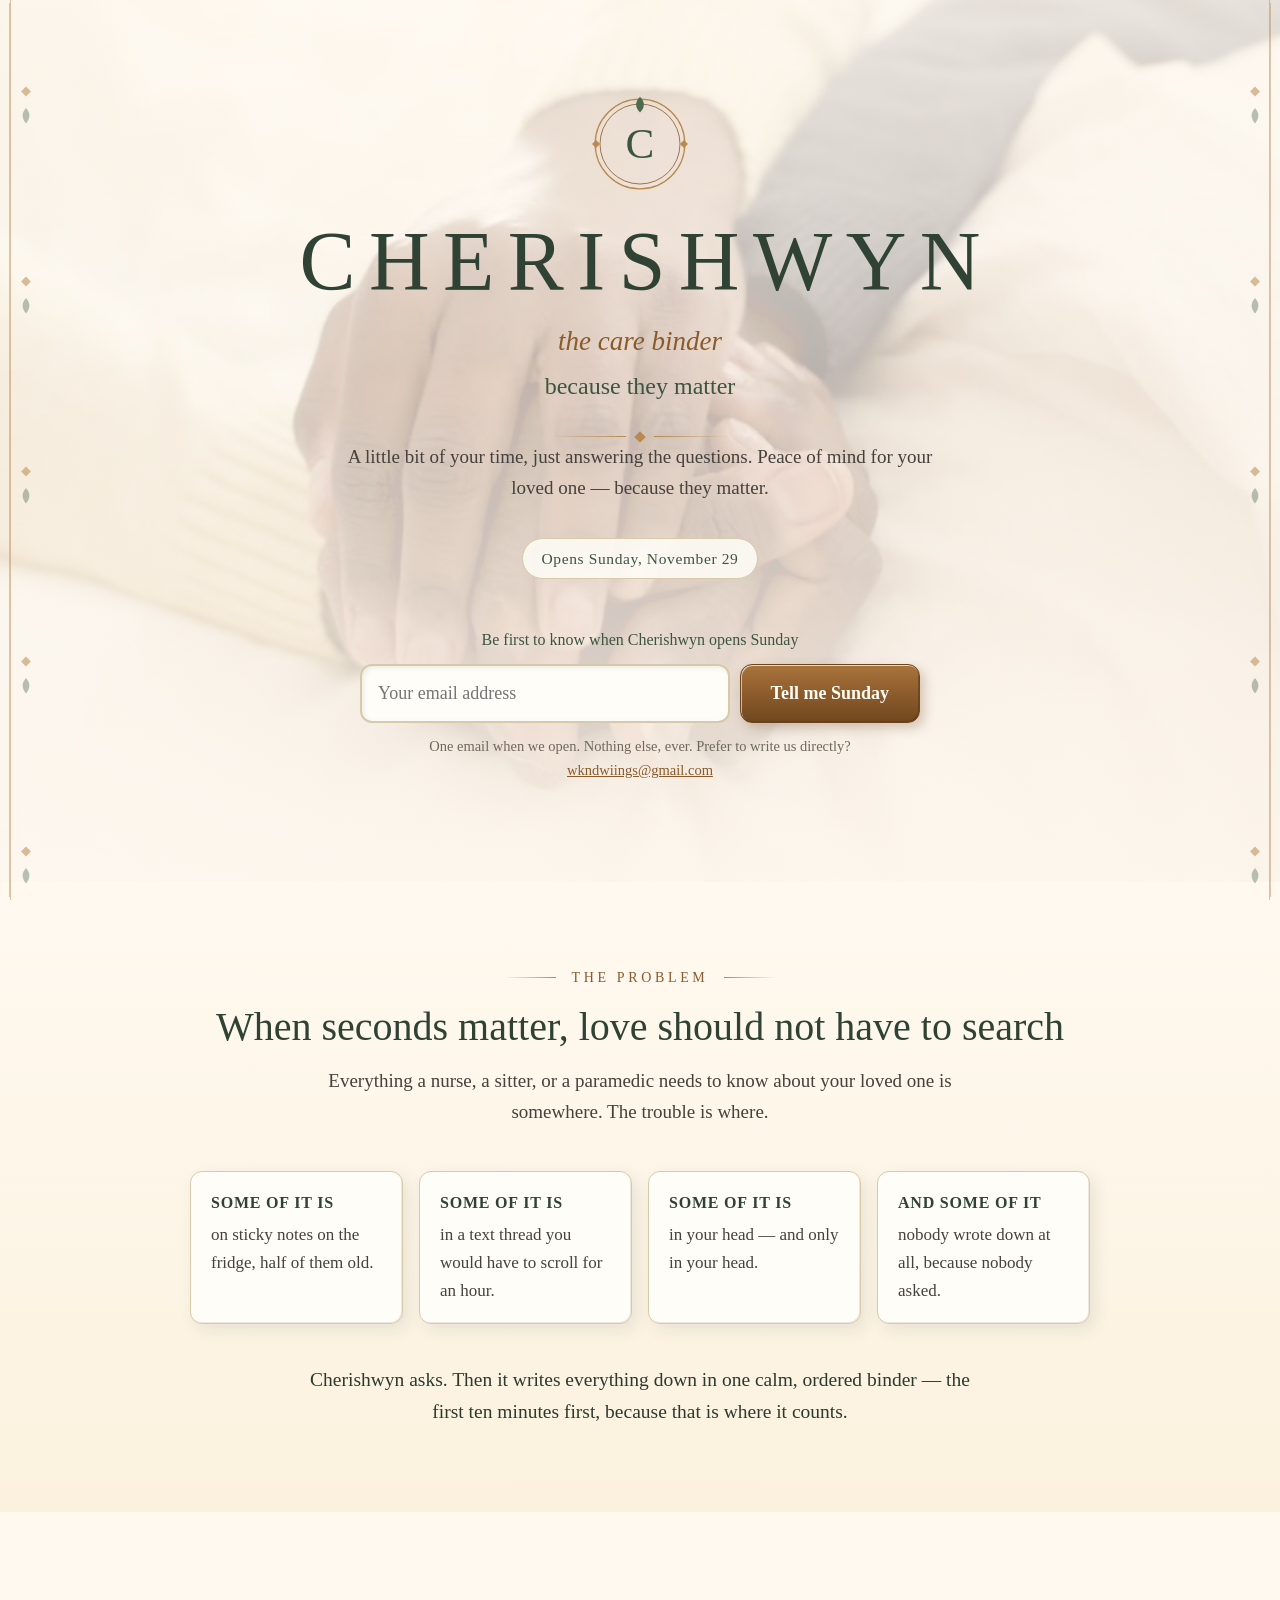
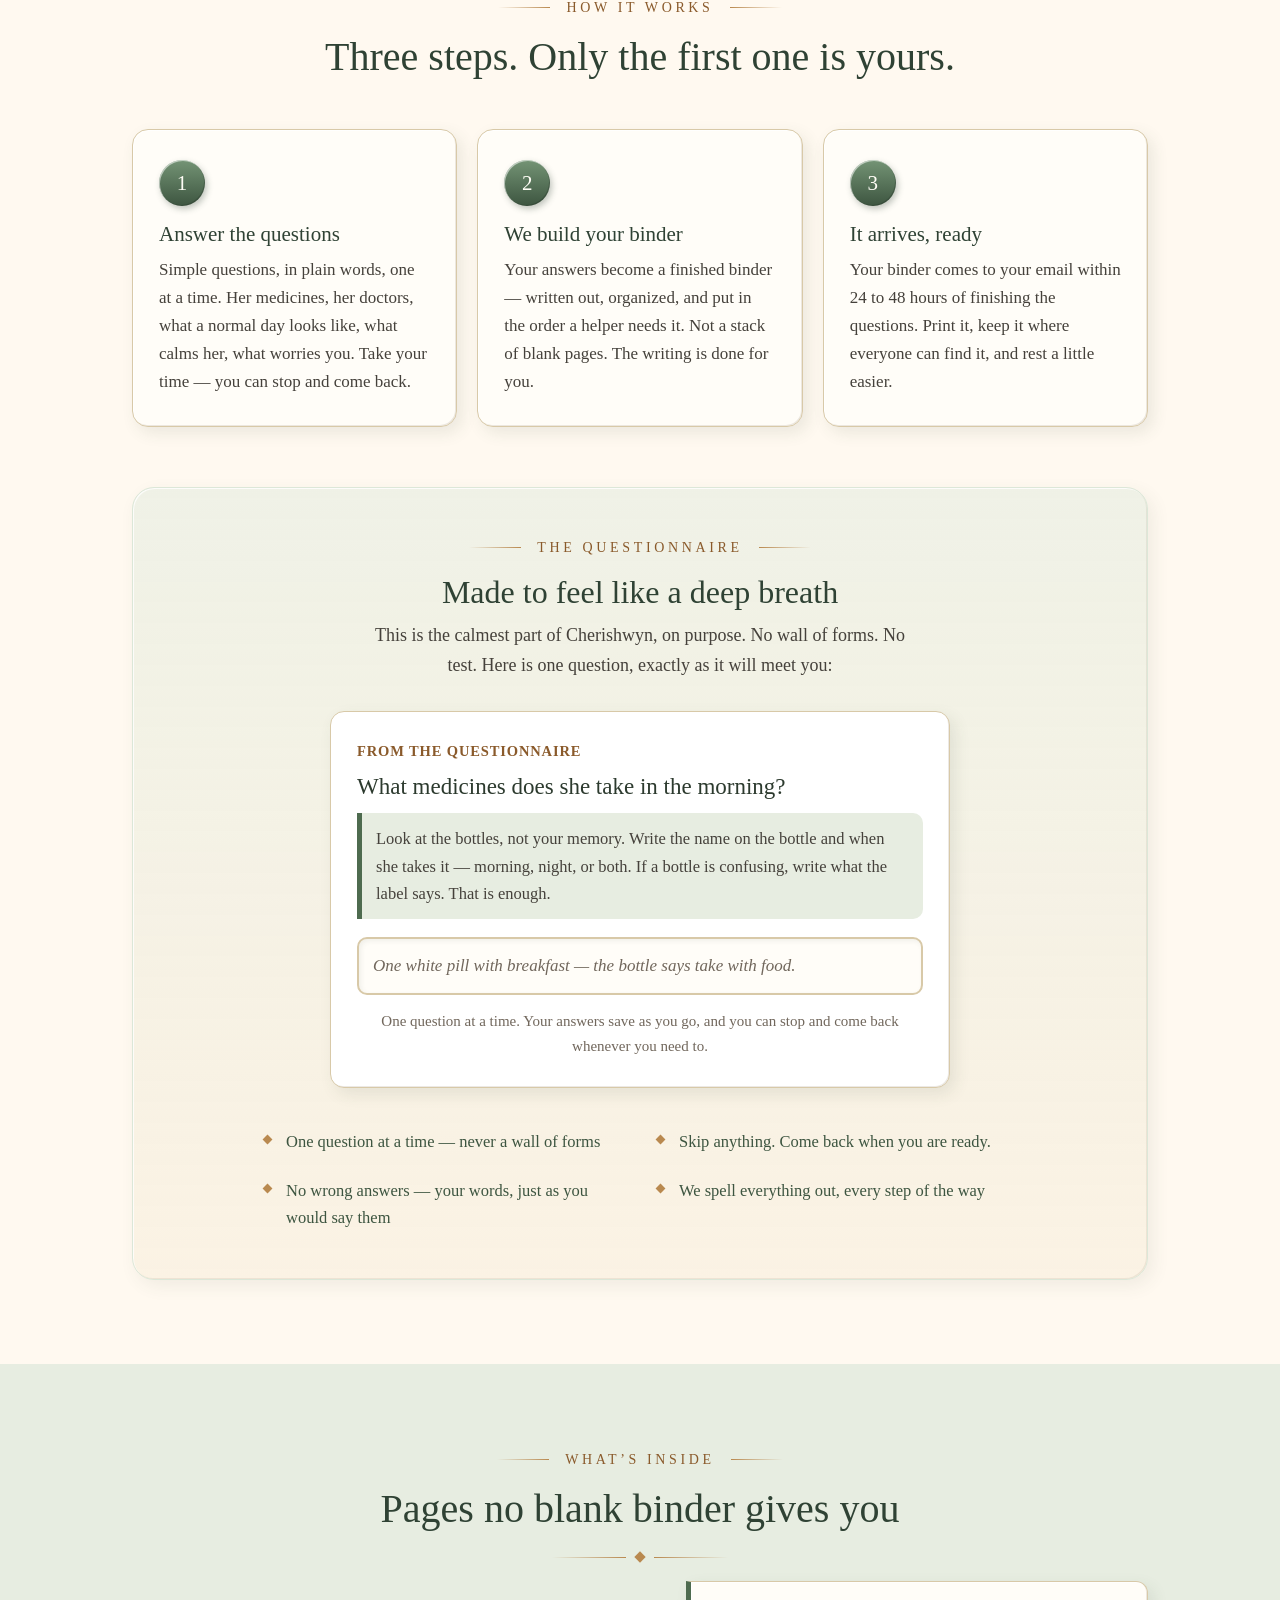
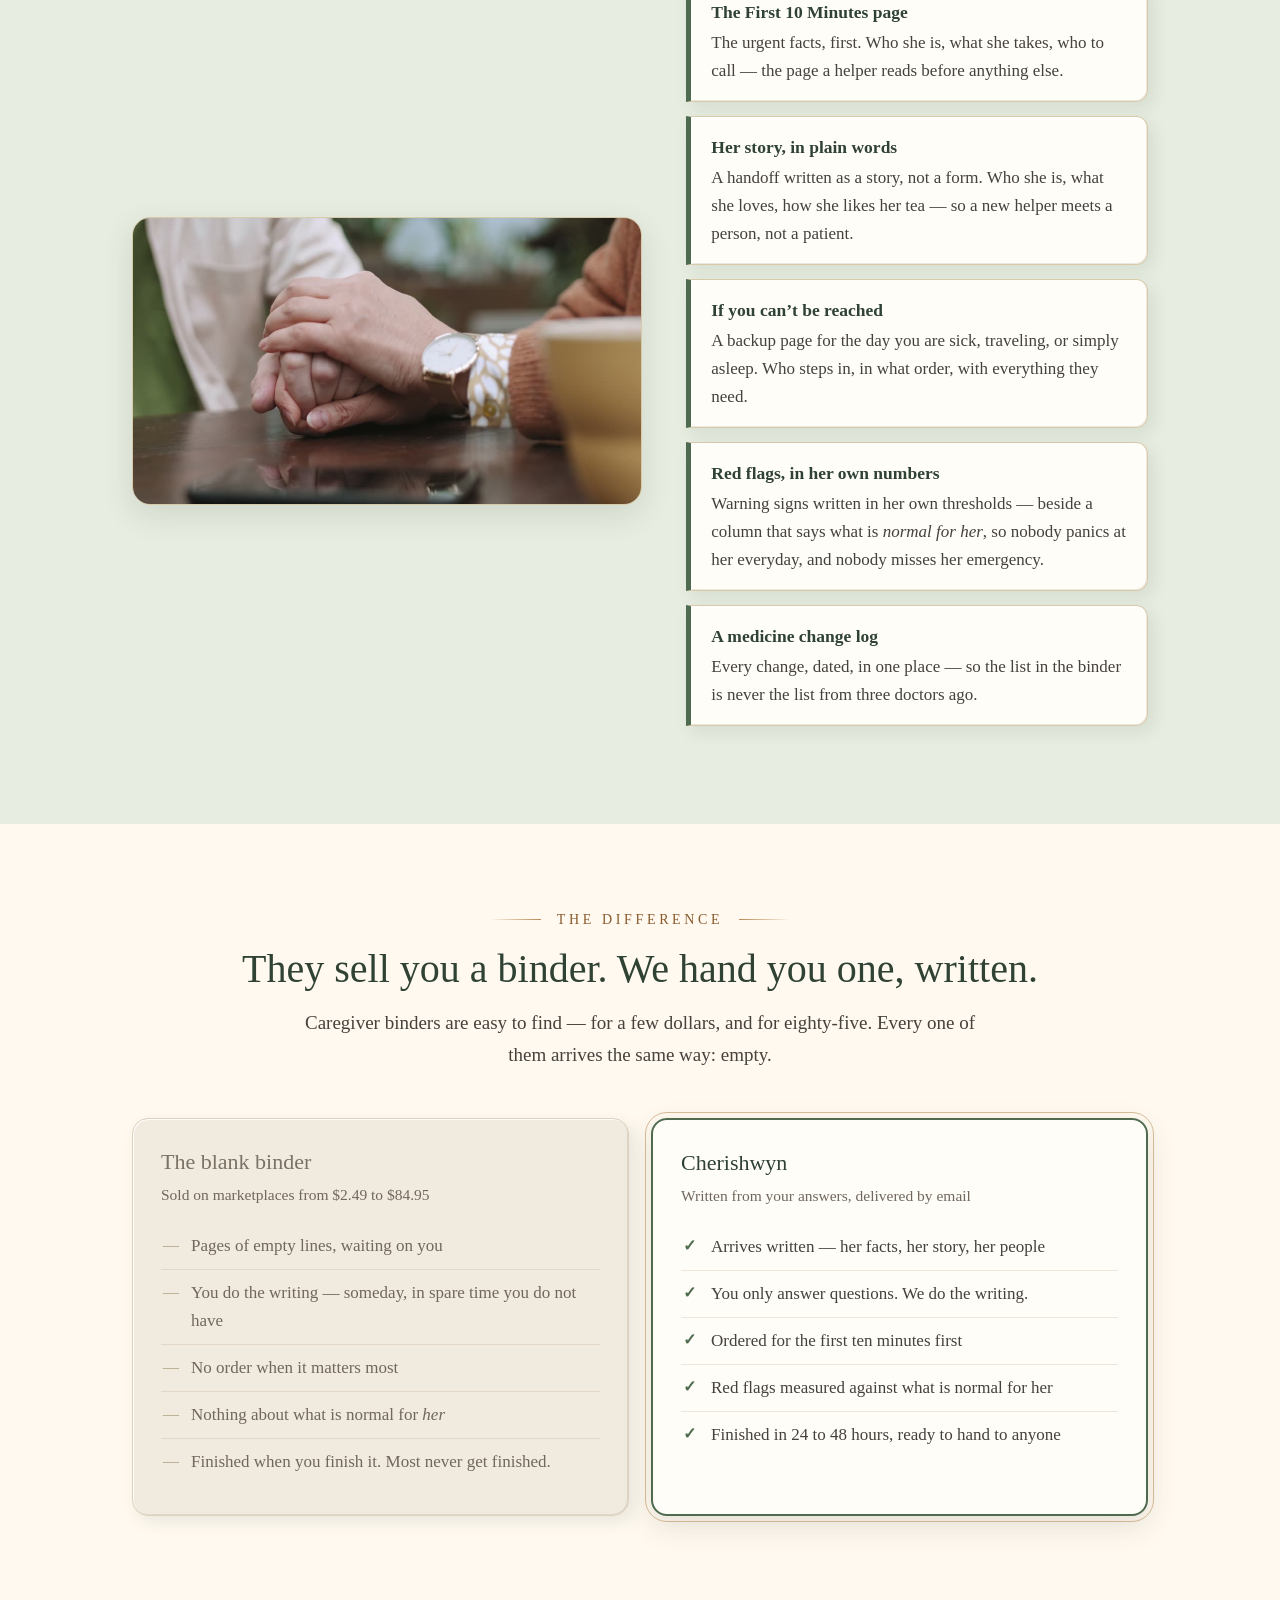
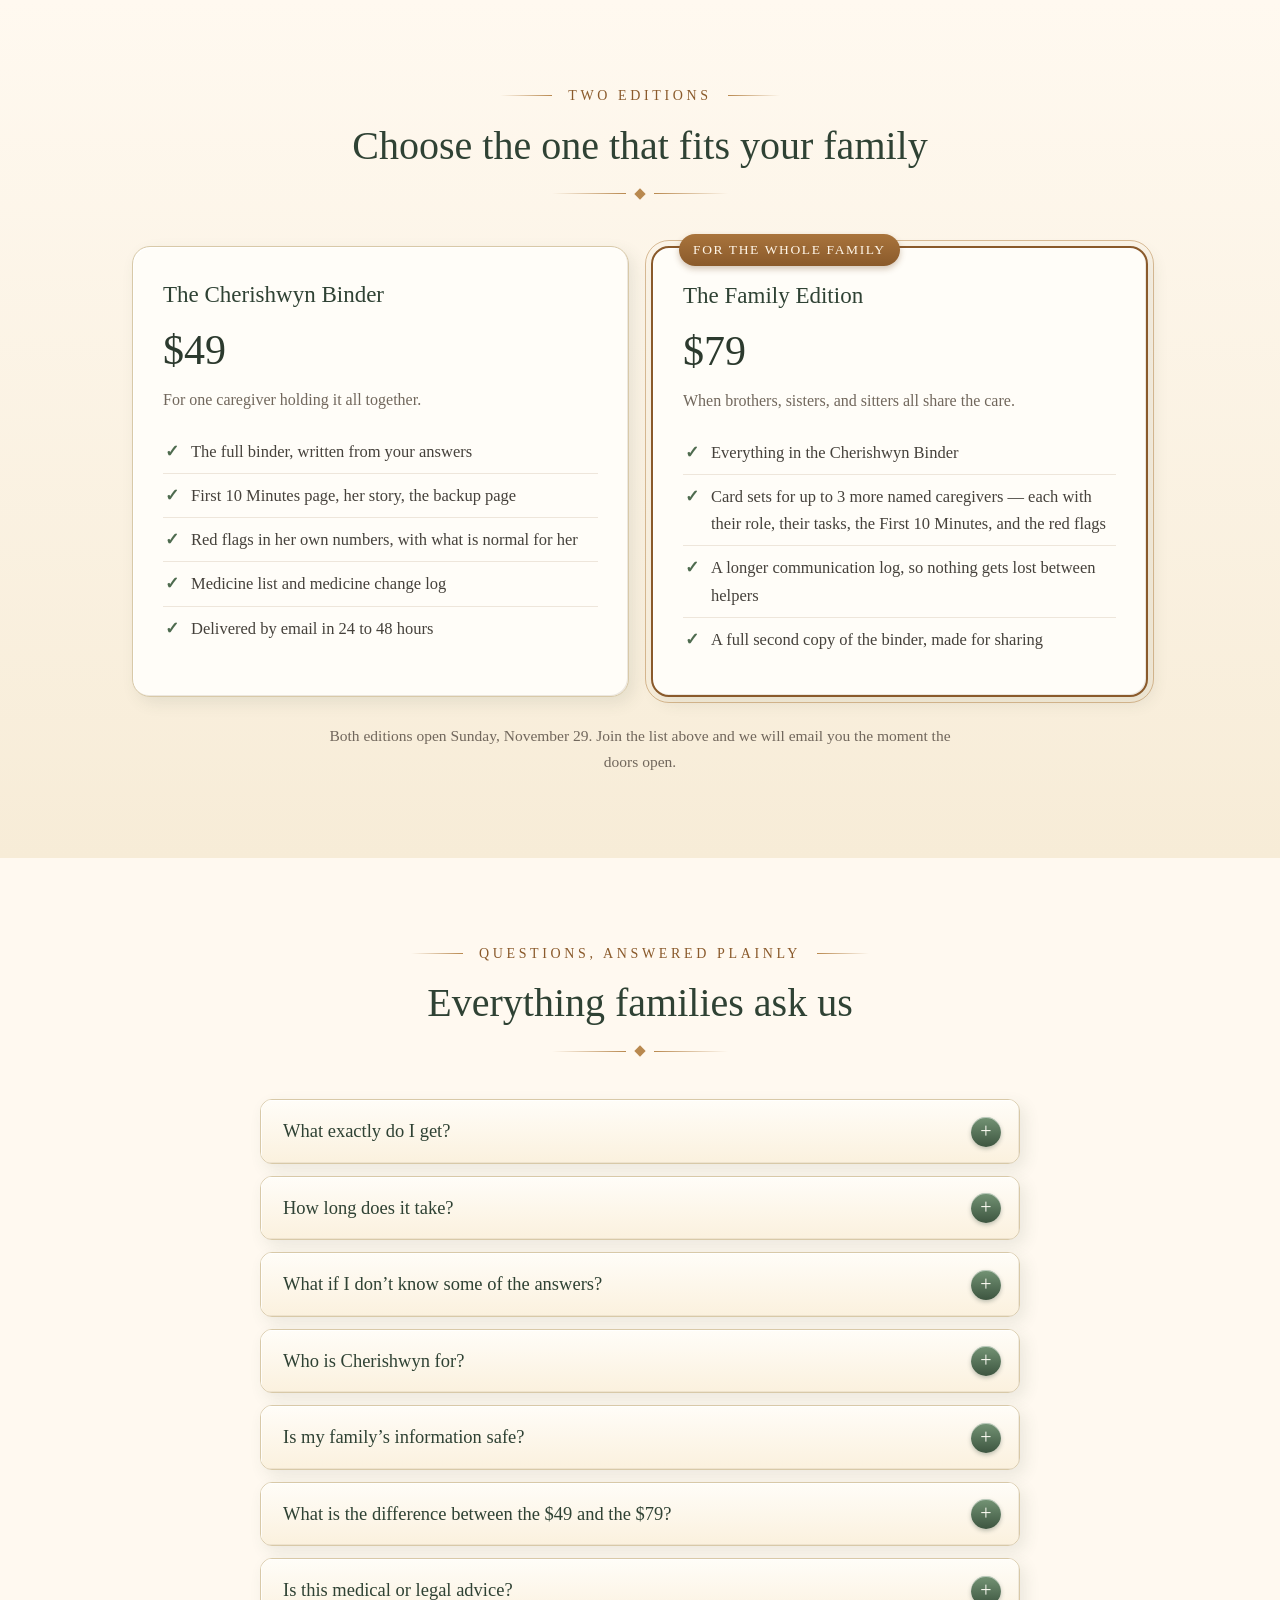
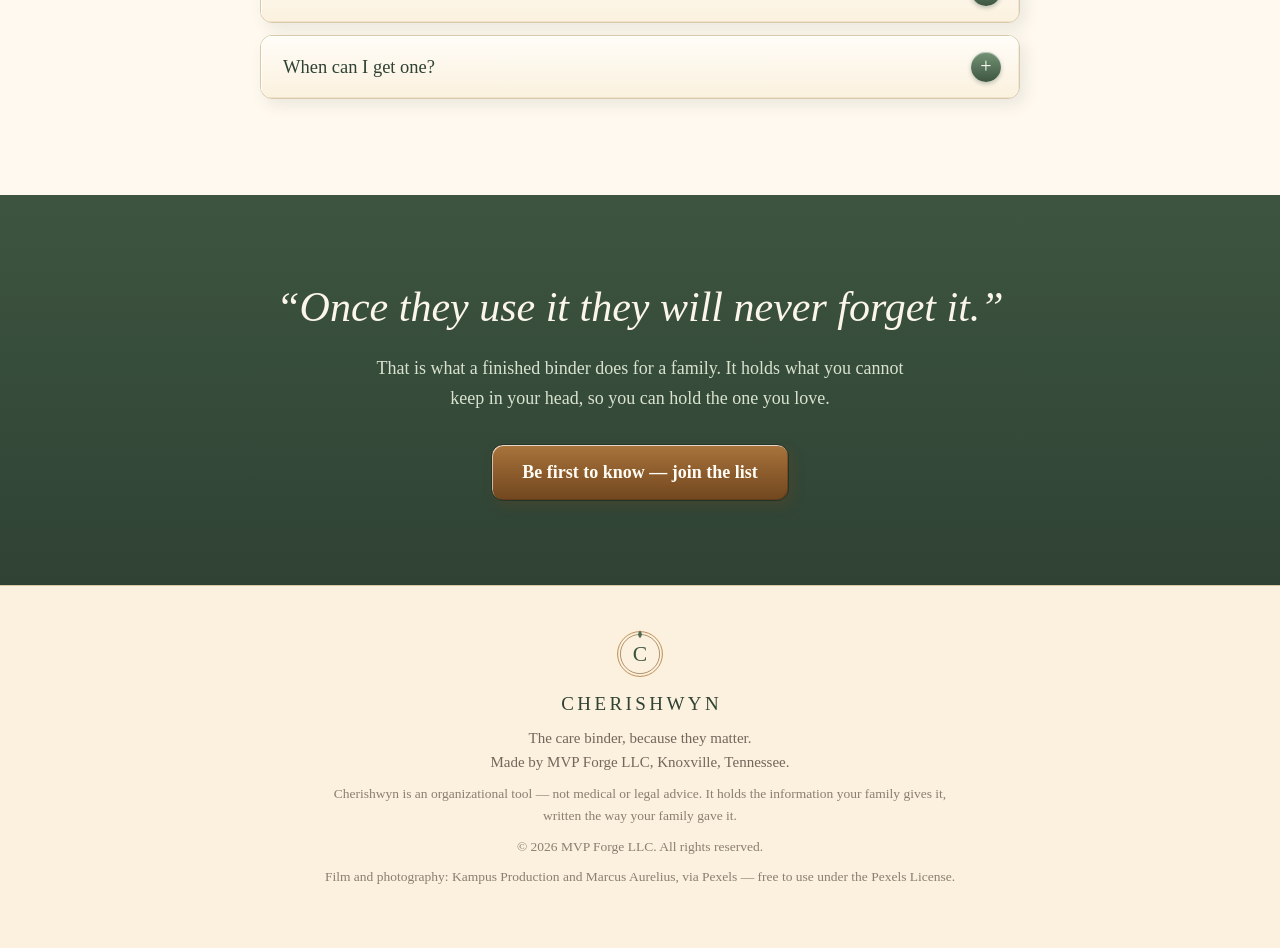
==== index.html @ 85e0df90 "Douglas refinement: beveled plates, C crest, side accents, calm questionnaire panel" ====
<!DOCTYPE html>
<html lang="en">
<head>
<meta charset="utf-8">
<meta name="viewport" content="width=device-width, initial-scale=1">
<title>Cherishwyn — The Care Binder, Because They Matter</title>
<meta name="description" content="Cherishwyn is a care binder for family caregivers that arrives written. You answer the questions; we build the binder. Opens Sunday, November 29.">
<link rel="stylesheet" href="styles.css">
<link rel="icon" href="data:image/svg+xml,%3Csvg xmlns='http://www.w3.org/2000/svg' viewBox='0 0 64 64'%3E%3Crect width='64' height='64' rx='14' fill='%23E7EDE1'/%3E%3Ctext x='32' y='44' font-family='Georgia,serif' font-size='36' fill='%233D5540' text-anchor='middle'%3EC%3C/text%3E%3C/svg%3E">
</head>
<body>

<!-- Side accents: quiet bronze rules framing the page on wide screens -->
<div class="side-accent left" aria-hidden="true"></div>
<div class="side-accent right" aria-hidden="true"></div>

<!-- ================= HERO ================= -->
<header class="hero">
  <div class="hero-media" aria-hidden="true">
    <img id="heroPoster" src="media/hero-poster.jpg" alt="" fetchpriority="high">
    <video id="heroVideo" muted loop playsinline preload="none"
           poster="media/hero-poster.jpg" data-src="media/hero-hands.mp4"></video>
  </div>
  <div class="hero-shade" aria-hidden="true"></div>

  <div class="wrap hero-inner">
    <svg class="crest" viewBox="0 0 120 120" role="img" aria-label="The Cherishwyn crest — the letter C in a bronze double ring">
      <circle cx="60" cy="60" r="56" fill="none" stroke="#B9894F" stroke-width="1.6"/>
      <circle cx="60" cy="60" r="50" fill="none" stroke="#8A5A2B" stroke-width="1"/>
      <path d="M60 1 C 66.5 7.5, 66.5 14, 60 20.5 C 53.5 14, 53.5 7.5, 60 1 Z" fill="#4E6B4F"/>
      <rect x="1.5" y="56.5" width="7" height="7" transform="rotate(45 5 60)" fill="#B9894F"/>
      <rect x="111.5" y="56.5" width="7" height="7" transform="rotate(45 115 60)" fill="#B9894F"/>
      <text x="60" y="78" text-anchor="middle" font-family="Georgia,'Times New Roman',serif" font-size="54" fill="#3D5540">C</text>
    </svg>
    <h1 class="brand">CHERISHWYN</h1>
    <p class="lockup">the care binder</p>
    <p class="tagline">because they matter</p>
    <div class="rule" aria-hidden="true"><span></span></div>
    <p class="promise">A little bit of your time, just answering the questions.
      Peace of mind for your loved one — because they matter.</p>
    <p><span class="opens">Opens Sunday, November 29</span></p>

    <form class="signup" id="signup" action="https://formsubmit.co/wkndwiings@gmail.com" method="POST">
      <label for="email">Be first to know when Cherishwyn opens Sunday</label>
      <div class="signup-row">
        <input type="email" id="email" name="email" required autocomplete="email"
               placeholder="Your email address" aria-label="Your email address">
        <button class="btn bronze" type="submit">Tell me Sunday</button>
      </div>
      <input type="hidden" name="_subject" value="Cherishwyn — launch list signup">
      <p class="fine">One email when we open. Nothing else, ever.
        Prefer to write us directly? <a href="mailto:wkndwiings@gmail.com?subject=Cherishwyn%20—%20tell%20me%20Sunday">wkndwiings@gmail.com</a></p>
    </form>
    <p class="form-msg" id="formMsg" role="status" aria-live="polite"></p>
  </div>
</header>

<!-- ================= THE PROBLEM ================= -->
<section class="problem">
  <div class="wrap">
    <p class="eyebrow">The problem</p>
    <h2 class="title">When seconds matter, love should not have to search</h2>
    <p class="lede">Everything a nurse, a sitter, or a paramedic needs to know about your
      loved one is somewhere. The trouble is where.</p>

    <div class="scatter reveal">
      <div class="note"><b>Some of it is</b>on sticky notes on the fridge, half of them old.</div>
      <div class="note"><b>Some of it is</b>in a text thread you would have to scroll for an hour.</div>
      <div class="note"><b>Some of it is</b>in your head — and only in your head.</div>
      <div class="note"><b>And some of it</b>nobody wrote down at all, because nobody asked.</div>
    </div>

    <p class="turn reveal">Cherishwyn asks. Then it writes everything down in one calm,
      ordered binder — the first ten minutes first, because that is where it counts.</p>
  </div>
</section>

<!-- ================= HOW IT WORKS ================= -->
<section>
  <div class="wrap">
    <p class="eyebrow">How it works</p>
    <h2 class="title">Three steps. Only the first one is yours.</h2>
    <div class="steps">
      <div class="step reveal">
        <div class="num" aria-hidden="true">1</div>
        <h3>Answer the questions</h3>
        <p>Simple questions, in plain words, one at a time. Her medicines, her doctors,
          what a normal day looks like, what calms her, what worries you. Take your time —
          you can stop and come back.</p>
      </div>
      <div class="step reveal">
        <div class="num" aria-hidden="true">2</div>
        <h3>We build your binder</h3>
        <p>Your answers become a finished binder — written out, organized, and put in the
          order a helper needs it. Not a stack of blank pages. The writing is done for you.</p>
      </div>
      <div class="step reveal">
        <div class="num" aria-hidden="true">3</div>
        <h3>It arrives, ready</h3>
        <p>Your binder comes to your email within 24 to 48 hours of finishing the questions.
          Print it, keep it where everyone can find it, and rest a little easier.</p>
      </div>
    </div>

    <!-- The questionnaire, presented as it will meet you: one calm question -->
    <div class="sample reveal">
      <p class="eyebrow">The questionnaire</p>
      <h3 class="sample-title">Made to feel like a deep breath</h3>
      <p class="sample-intro">This is the calmest part of Cherishwyn, on purpose.
        No wall of forms. No test. Here is one question, exactly as it will meet you:</p>

      <div class="sample-card">
        <p class="part">From the questionnaire</p>
        <p class="q">What medicines does she take in the morning?</p>
        <p class="help">Look at the bottles, not your memory. Write the name on the
          bottle and when she takes it — morning, night, or both. If a bottle is
          confusing, write what the label says. That is enough.</p>
        <div class="field" aria-hidden="true">One white pill with breakfast — the bottle says take with food.</div>
        <p class="sample-fine">One question at a time. Your answers save as you go,
          and you can stop and come back whenever you need to.</p>
      </div>

      <ul class="peace-notes">
        <li>One question at a time — never a wall of forms</li>
        <li>Skip anything. Come back when you are ready.</li>
        <li>No wrong answers — your words, just as you would say them</li>
        <li>We spell everything out, every step of the way</li>
      </ul>
    </div>
  </div>
</section>

<!-- ================= WHAT'S INSIDE ================= -->
<section class="inside">
  <div class="wrap">
    <p class="eyebrow">What&rsquo;s inside</p>
    <h2 class="title">Pages no blank binder gives you</h2>
    <div class="rule" aria-hidden="true"><span></span></div>
    <div class="inside-grid">
      <div class="inside-photo reveal">
        <img src="media/care-hand.jpg" alt="A caregiver&rsquo;s hand resting gently over an elderly loved one&rsquo;s hand" loading="lazy">
      </div>
      <ul class="pages">
        <li class="reveal"><b>The First 10 Minutes page</b>
          The urgent facts, first. Who she is, what she takes, who to call —
          the page a helper reads before anything else.</li>
        <li class="reveal"><b>Her story, in plain words</b>
          A handoff written as a story, not a form. Who she is, what she loves,
          how she likes her tea — so a new helper meets a person, not a patient.</li>
        <li class="reveal"><b>If you can&rsquo;t be reached</b>
          A backup page for the day you are sick, traveling, or simply asleep.
          Who steps in, in what order, with everything they need.</li>
        <li class="reveal"><b>Red flags, in her own numbers</b>
          Warning signs written in her own thresholds — beside a column that says
          what is <i>normal for her</i>, so nobody panics at her everyday, and nobody
          misses her emergency.</li>
        <li class="reveal"><b>A medicine change log</b>
          Every change, dated, in one place — so the list in the binder is never
          the list from three doctors ago.</li>
      </ul>
    </div>
  </div>
</section>

<!-- ================= BLANK VS WRITTEN ================= -->
<section>
  <div class="wrap">
    <p class="eyebrow">The difference</p>
    <h2 class="title">They sell you a binder. We hand you one, written.</h2>
    <p class="lede">Caregiver binders are easy to find — for a few dollars, and for
      eighty-five. Every one of them arrives the same way: empty.</p>

    <div class="compare">
      <div class="vs-card blank reveal">
        <h3>The blank binder</h3>
        <p class="price-note">Sold on marketplaces from $2.49 to $84.95</p>
        <ul>
          <li>Pages of empty lines, waiting on you</li>
          <li>You do the writing — someday, in spare time you do not have</li>
          <li>No order when it matters most</li>
          <li>Nothing about what is normal for <i>her</i></li>
          <li>Finished when you finish it. Most never get finished.</li>
        </ul>
      </div>
      <div class="vs-card written reveal">
        <h3>Cherishwyn</h3>
        <p class="price-note">Written from your answers, delivered by email</p>
        <ul>
          <li>Arrives written — her facts, her story, her people</li>
          <li>You only answer questions. We do the writing.</li>
          <li>Ordered for the first ten minutes first</li>
          <li>Red flags measured against what is normal for her</li>
          <li>Finished in 24 to 48 hours, ready to hand to anyone</li>
        </ul>
      </div>
    </div>
  </div>
</section>

<!-- ================= EDITIONS ================= -->
<section class="editions">
  <div class="wrap">
    <p class="eyebrow">Two editions</p>
    <h2 class="title">Choose the one that fits your family</h2>
    <div class="rule" aria-hidden="true"><span></span></div>
    <div class="ed-grid">
      <div class="ed reveal">
        <h3>The Cherishwyn Binder</h3>
        <p class="amount">$49</p>
        <p class="who">For one caregiver holding it all together.</p>
        <ul>
          <li>The full binder, written from your answers</li>
          <li>First 10 Minutes page, her story, the backup page</li>
          <li>Red flags in her own numbers, with what is normal for her</li>
          <li>Medicine list and medicine change log</li>
          <li>Delivered by email in 24 to 48 hours</li>
        </ul>
      </div>
      <div class="ed family reveal">
        <span class="ribbon">For the whole family</span>
        <h3>The Family Edition</h3>
        <p class="amount">$79</p>
        <p class="who">When brothers, sisters, and sitters all share the care.</p>
        <ul>
          <li>Everything in the Cherishwyn Binder</li>
          <li>Card sets for up to 3 more named caregivers — each with their role,
            their tasks, the First 10 Minutes, and the red flags</li>
          <li>A longer communication log, so nothing gets lost between helpers</li>
          <li>A full second copy of the binder, made for sharing</li>
        </ul>
      </div>
    </div>
    <p class="fine">Both editions open Sunday, November 29. Join the list above and we
      will email you the moment the doors open.</p>
  </div>
</section>

<!-- ================= FAQ ================= -->
<section class="faq">
  <div class="wrap">
    <p class="eyebrow">Questions, answered plainly</p>
    <h2 class="title">Everything families ask us</h2>
    <div class="rule" aria-hidden="true"><span></span></div>
    <div class="faq-list">

      <details class="reveal">
        <summary>What exactly do I get?</summary>
        <div class="a">
          <p>A finished care binder, written from your answers and sent to your email
            as a file you can print and keep. Her medicines, her doctors, her daily
            rhythms, her story, the emergency pages — all of it written out and in
            order. Not blank pages. A binder that is done.</p>
        </div>
      </details>

      <details class="reveal">
        <summary>How long does it take?</summary>
        <div class="a">
          <p>The questions take a little bit of your time — most families answer them
            in one sitting, and you can stop and come back whenever you need to.
            Once you finish, your binder arrives by email within 24 to 48 hours.</p>
        </div>
      </details>

      <details class="reveal">
        <summary>What if I don&rsquo;t know some of the answers?</summary>
        <div class="a">
          <p>Write what you know and skip what you don&rsquo;t. A binder with most of
            her life in it still helps on the hardest day — and you can add the rest
            in pen as you learn it. Nobody is grading you. This is help, not homework.</p>
        </div>
      </details>

      <details class="reveal">
        <summary>Who is Cherishwyn for?</summary>
        <div class="a">
          <p>Anyone caring for a loved one at home — a mother, a father, a husband,
            a wife, a grandparent. If you are the person everybody calls, and the
            knowledge lives in your head, Cherishwyn was made for your family.</p>
        </div>
      </details>

      <details class="reveal">
        <summary>Is my family&rsquo;s information safe?</summary>
        <div class="a">
          <p>The questions never ask for a full account number or a full policy
            number — only the last four digits, ever. Your binder is built from your
            answers and delivered to your email. What your family does with it after
            that is your family&rsquo;s business.</p>
        </div>
      </details>

      <details class="reveal">
        <summary>What is the difference between the $49 and the $79?</summary>
        <div class="a">
          <p>The $49 binder is the complete binder for one caregiver. The $79 Family
            Edition adds card sets for up to three more named caregivers — each with
            their role, their tasks, the First 10 Minutes, and the red flags — a
            longer communication log, and a full second copy of the binder made for
            sharing.</p>
        </div>
      </details>

      <details class="reveal">
        <summary>Is this medical or legal advice?</summary>
        <div class="a">
          <p>No. Cherishwyn is an organizational tool. It holds the information your
            family gives it, written the way your family gave it — her own medicines,
            her own doctors, her own thresholds. It does not recommend, diagnose,
            or advise. Those jobs belong to her doctors and your family.</p>
        </div>
      </details>

      <details class="reveal">
        <summary>When can I get one?</summary>
        <div class="a">
          <p>Cherishwyn opens Sunday, November 29. Put your email in the list at the
            top of this page and we will write to you the moment the doors open.
            One email. That is the whole promise.</p>
        </div>
      </details>

    </div>
  </div>
</section>

<!-- ================= CLOSING ================= -->
<section class="closing">
  <div class="wrap">
    <p class="conviction reveal">&ldquo;Once they use it they will never forget it.&rdquo;</p>
    <p class="reveal">That is what a finished binder does for a family. It holds what
      you cannot keep in your head, so you can hold the one you love.</p>
    <a class="btn bronze reveal" href="#signup">Be first to know — join the list</a>
  </div>
</section>

<!-- ================= FOOTER ================= -->
<footer>
  <div class="wrap">
    <svg class="crest small" viewBox="0 0 120 120" aria-hidden="true">
      <circle cx="60" cy="60" r="56" fill="none" stroke="#B9894F" stroke-width="2.4"/>
      <circle cx="60" cy="60" r="49" fill="none" stroke="#8A5A2B" stroke-width="1.6"/>
      <path d="M60 1 C 66.5 7.5, 66.5 14, 60 20.5 C 53.5 14, 53.5 7.5, 60 1 Z" fill="#4E6B4F"/>
      <text x="60" y="78" text-anchor="middle" font-family="Georgia,'Times New Roman',serif" font-size="54" fill="#3D5540">C</text>
    </svg>
    <p class="fbrand">CHERISHWYN</p>
    <p>The care binder, because they matter.<br>
      Made by MVP Forge LLC, Knoxville, Tennessee.</p>
    <p class="disclaimer">Cherishwyn is an organizational tool — not medical or legal advice.
      It holds the information your family gives it, written the way your family gave it.</p>
    <p class="disclaimer">&copy; 2026 MVP Forge LLC. All rights reserved.</p>
    <p class="disclaimer">Film and photography: Kampus Production and Marcus Aurelius, via Pexels —
      free to use under the Pexels License.</p>
  </div>
</footer>

<script>
(function(){
  "use strict";
  var reduce = window.matchMedia("(prefers-reduced-motion: reduce)").matches;
  var saveData = !!(navigator.connection && navigator.connection.saveData);

  /* Hero video: gentle opt-in only when motion + data allow */
  var video = document.getElementById("heroVideo");
  var poster = document.getElementById("heroPoster");
  function kenBurns(){ if(!reduce && poster){ poster.classList.add("kenburns"); } }
  if(video && !reduce && !saveData){
    video.addEventListener("canplay", function(){ video.classList.add("on"); });
    video.addEventListener("error", kenBurns, true);
    var src = document.createElement("source");
    src.src = video.getAttribute("data-src");
    src.type = "video/mp4";
    src.addEventListener("error", kenBurns);
    video.appendChild(src);
    video.load();
    var p = video.play();
    if(p && p.catch){ p.catch(kenBurns); }
  } else {
    kenBurns();
  }

  /* Reveal on scroll (skipped for reduced motion via CSS + this guard) */
  if(!reduce && "IntersectionObserver" in window){
    var io = new IntersectionObserver(function(entries){
      entries.forEach(function(e){
        if(e.isIntersecting){ e.target.classList.add("in"); io.unobserve(e.target); }
      });
    }, {threshold: .12});
    document.querySelectorAll(".reveal").forEach(function(el){ io.observe(el); });
  } else {
    document.querySelectorAll(".reveal").forEach(function(el){ el.classList.add("in"); });
  }

  /* Signup: FormSubmit AJAX, with honest fallbacks */
  var form = document.getElementById("signup");
  var msg = document.getElementById("formMsg");
  function show(text, isErr){
    msg.textContent = text;
    msg.className = "form-msg show" + (isErr ? " err" : "");
  }
  form.addEventListener("submit", function(ev){
    ev.preventDefault();
    var email = document.getElementById("email").value.trim();
    if(!email){ show("Please add your email address so we can tell you Sunday.", true); return; }
    show("Saving your spot…", false);
    fetch("https://formsubmit.co/ajax/wkndwiings@gmail.com", {
      method: "POST",
      headers: {"Content-Type": "application/json", "Accept": "application/json"},
      body: JSON.stringify({
        email: email,
        _subject: "Cherishwyn — launch list signup",
        _template: "table",
        message: "Please tell me when Cherishwyn opens Sunday, November 29."
      })
    }).then(function(r){
      if(!r.ok){ throw new Error("send failed"); }
      form.reset();
      show("You are on the list. We will email you the moment Cherishwyn opens Sunday.", false);
    }).catch(function(){
      show("The list did not save just now. Please email us at wkndwiings@gmail.com and we will add you by hand.", true);
    });
  });
})();
</script>
</body>
</html>
---- styles.css ----
/* CHERISHWYN — calming cream / sage / bronze. No black, no gold. */
:root{
  --cream:#FFF9F0;
  --cream-2:#FBF1DE;
  --band:#F7ECD7;
  --card:#FFFDF8;
  --sage:#4E6B4F;
  --sage-dark:#3D5540;
  --sage-deep:#2F4234;
  --sage-light:#E7EDE1;
  --sage-mist:#DCE7D8;
  --bronze:#8A5A2B;
  --bronze-soft:#B9894F;
  --clay:#BE8256;
  --ink:#2C3A2E;
  --body:#45413B;
  --gray:#71675C;
  --rule:#D8C9A8;
  --shadow:0 10px 30px rgba(63,74,58,.14);
  --serif:Georgia,'Iowan Old Style','Times New Roman',serif;
}
*{box-sizing:border-box}
html{scroll-behavior:smooth}
body{
  margin:0;background:var(--cream);color:var(--body);
  font-family:var(--serif);font-size:18px;line-height:1.65;
  -webkit-font-smoothing:antialiased;
}
img,video{display:block;max-width:100%}
h1,h2,h3{color:var(--ink);font-weight:normal;line-height:1.2;margin:0}
p{margin:0 0 1em}
.wrap{max-width:1060px;margin:0 auto;padding:0 22px}
section{padding:84px 0}
.eyebrow{
  color:var(--bronze);font-size:14px;letter-spacing:.22em;
  text-transform:uppercase;margin:0 0 14px;text-align:center;
}
h2.title{font-size:clamp(28px,4.4vw,40px);text-align:center;margin:0 0 14px;color:var(--sage-deep)}
.lede{max-width:680px;margin:0 auto;text-align:center;font-size:19px;color:var(--body)}
.rule{display:flex;align-items:center;justify-content:center;gap:10px;margin:20px auto 0}
.rule::before,.rule::after{content:"";height:1px;width:74px;background:linear-gradient(90deg,transparent,var(--bronze-soft));display:block}
.rule::after{background:linear-gradient(90deg,var(--bronze-soft),transparent)}
.rule span{width:8px;height:8px;background:var(--bronze-soft);transform:rotate(45deg);display:block}

/* ---------- Buttons (house affordance standard) ---------- */
.btn{
  appearance:none;cursor:pointer;font:inherit;font-weight:bold;font-size:18px;
  color:#FFFDF6;min-height:56px;padding:13px 30px;border-radius:12px;
  border:1px solid var(--sage-dark);
  background:linear-gradient(180deg,#749475,var(--sage) 55%,var(--sage-dark));
  box-shadow:inset 0 1px 0 rgba(255,255,255,.55),0 4px 10px rgba(47,66,52,.30);
  transition:transform .12s ease,box-shadow .12s ease;
  text-decoration:none;display:inline-block;text-align:center;
}
.btn:hover{box-shadow:inset 0 1px 0 rgba(255,255,255,.55),0 6px 14px rgba(47,66,52,.32)}
.btn:active{transform:translateY(1px);box-shadow:inset 0 1px 0 rgba(255,255,255,.4),0 1px 3px rgba(47,66,52,.30)}
.btn:focus-visible{outline:3px solid var(--bronze);outline-offset:2px}
.btn.bronze{
  border-color:#6E4520;
  background:linear-gradient(180deg,#A9743C,var(--bronze) 55%,#71471F);
  box-shadow:inset 0 1px 0 rgba(255,255,255,.5),0 4px 10px rgba(110,69,32,.30);
}
.btn.bronze:active{box-shadow:inset 0 1px 0 rgba(255,255,255,.35),0 1px 3px rgba(110,69,32,.30)}

/* ---------- Hero ---------- */
.hero{position:relative;overflow:hidden;isolation:isolate;
  min-height:94vh;display:flex;align-items:center;padding:96px 0 84px}
.hero-media{position:absolute;inset:0;z-index:-2;background:var(--sage-mist)}
.hero-media img,.hero-media video{
  width:100%;height:100%;object-fit:cover;object-position:center;
}
.hero-media img{position:absolute;inset:0}
.hero-media video{position:absolute;inset:0;opacity:0;transition:opacity 1.6s ease}
.hero-media video.on{opacity:1}
.hero-media img.kenburns{animation:kenburns 26s ease-in-out infinite alternate}
@keyframes kenburns{from{transform:scale(1)}to{transform:scale(1.09)}}
.hero-shade{position:absolute;inset:0;z-index:-1;
  background:linear-gradient(180deg,
    rgba(255,249,240,.88) 0%,
    rgba(255,249,240,.72) 42%,
    rgba(255,249,240,.90) 100%);}
.hero-inner{text-align:center;max-width:820px;margin:0 auto}
.hero .brand{
  font-size:clamp(44px,10vw,84px);letter-spacing:.16em;color:var(--sage-deep);
  margin:0 0 6px;text-indent:.16em;
}
.hero .lockup{font-size:clamp(20px,3.4vw,27px);font-style:italic;color:var(--bronze);margin:0 0 4px}
.hero .tagline{font-size:clamp(19px,3vw,24px);color:var(--sage-dark);margin:0 0 26px}
.hero .promise{max-width:600px;margin:0 auto 34px;font-size:19px;color:var(--body)}
.opens{
  display:inline-block;background:rgba(255,253,248,.85);border:1px solid var(--rule);
  border-radius:999px;padding:7px 18px;font-size:15.5px;color:var(--sage-dark);
  letter-spacing:.04em;margin-bottom:30px;
}

/* ---------- Signup ---------- */
.signup{max-width:560px;margin:0 auto}
.signup label{display:block;font-size:16px;color:var(--sage-dark);margin-bottom:10px;text-align:center}
.signup-row{display:flex;gap:10px}
.signup input[type=email]{
  flex:1;min-width:0;font:inherit;font-size:18px;padding:13px 16px;min-height:56px;
  border:2px solid var(--rule);border-radius:12px;background:var(--card);color:var(--ink);
  box-shadow:inset 0 2px 4px rgba(63,74,58,.08);
}
.signup input[type=email]:focus{outline:3px solid var(--bronze);outline-offset:1px;border-color:var(--bronze)}
.signup .fine{font-size:14.5px;color:var(--gray);text-align:center;margin-top:12px}
.signup .fine a{color:var(--bronze)}
.form-msg{max-width:560px;margin:14px auto 0;text-align:center;font-size:16.5px;
  color:var(--sage-dark);background:var(--sage-light);border:1px solid var(--sage-mist);
  border-radius:12px;padding:12px 16px;display:none}
.form-msg.show{display:block}
.form-msg.err{background:#F7E8DE;border-color:#E3C3AC;color:#7C4A21}

/* ---------- Problem ---------- */
.problem{background:linear-gradient(180deg,var(--cream),var(--cream-2))}
.scatter{
  display:grid;grid-template-columns:repeat(auto-fit,minmax(210px,1fr));
  gap:16px;max-width:900px;margin:44px auto 0;
}
.note{
  background:var(--card);border:1px solid var(--rule);border-radius:12px;
  padding:18px 20px;box-shadow:0 3px 10px rgba(63,74,58,.08);font-size:17px;color:var(--body);
}
.note b{color:var(--sage-deep);display:block;margin-bottom:4px;font-size:16px;
  letter-spacing:.05em;text-transform:uppercase}
.problem .turn{max-width:680px;margin:40px auto 0;text-align:center;font-size:19.5px;color:var(--ink)}

/* ---------- How it works ---------- */
.steps{display:grid;grid-template-columns:repeat(auto-fit,minmax(250px,1fr));gap:20px;margin-top:48px}
.step{
  background:var(--card);border:1px solid var(--rule);border-radius:16px;
  padding:30px 26px;box-shadow:var(--shadow);text-align:left;
}
.step .num{
  width:46px;height:46px;border-radius:50%;margin-bottom:16px;
  display:flex;align-items:center;justify-content:center;font-size:21px;color:#FFFDF6;
  background:linear-gradient(180deg,#749475,var(--sage-dark));
  box-shadow:inset 0 1px 0 rgba(255,255,255,.5),0 3px 6px rgba(47,66,52,.3);
}
.step h3{font-size:21px;margin:0 0 8px;color:var(--sage-deep)}
.step p{font-size:17px;margin:0}

/* ---------- What's inside ---------- */
.inside{background:var(--sage-light)}
.inside-grid{display:grid;grid-template-columns:1.05fr .95fr;gap:44px;align-items:center;margin-top:20px}
.inside-photo{border-radius:18px;overflow:hidden;box-shadow:var(--shadow);border:1px solid var(--rule)}
.inside-photo img{width:100%;height:100%;object-fit:cover}
.pages{list-style:none;margin:0;padding:0}
.pages li{
  background:var(--card);border:1px solid var(--rule);border-left:5px solid var(--sage);
  border-radius:0 12px 12px 0;padding:16px 20px;margin-bottom:14px;
  box-shadow:0 3px 8px rgba(63,74,58,.07);font-size:17px;
}
.pages li b{color:var(--sage-deep);display:block;font-size:17.5px;margin-bottom:2px}

/* ---------- Compare ---------- */
.compare{display:grid;grid-template-columns:1fr 1fr;gap:22px;margin-top:48px;align-items:stretch}
.vs-card{border-radius:16px;padding:30px 28px;text-align:left}
.vs-card.blank{background:#F1EADF;border:1px solid #DDD2BC;color:var(--gray)}
.vs-card.blank h3{color:#7A7264}
.vs-card.written{background:var(--card);border:2px solid var(--sage);box-shadow:var(--shadow)}
.vs-card h3{font-size:22px;margin:0 0 6px;color:var(--sage-deep)}
.vs-card .price-note{font-size:15.5px;margin-bottom:16px;color:var(--gray)}
.vs-card ul{list-style:none;margin:0;padding:0}
.vs-card li{padding:9px 0 9px 30px;position:relative;font-size:17px;border-top:1px solid rgba(138,90,43,.14)}
.vs-card li:first-child{border-top:none}
.vs-card li::before{position:absolute;left:2px;top:9px;font-size:16px}
.vs-card.blank li::before{content:"—";color:#B4A888}
.vs-card.written li::before{content:"✓";color:var(--sage);font-weight:bold}

/* ---------- Editions ---------- */
.editions{background:linear-gradient(180deg,var(--cream),var(--band))}
.ed-grid{display:grid;grid-template-columns:1fr 1fr;gap:22px;margin-top:48px;align-items:stretch}
.ed{
  background:var(--card);border:1px solid var(--rule);border-radius:18px;
  padding:34px 30px;box-shadow:var(--shadow);text-align:left;position:relative;
}
.ed.family{border:2px solid var(--bronze)}
.ed .ribbon{
  position:absolute;top:-14px;left:26px;background:linear-gradient(180deg,#A9743C,var(--bronze));
  color:#FFF6E8;font-size:13.5px;letter-spacing:.12em;text-transform:uppercase;
  padding:5px 14px;border-radius:999px;box-shadow:0 3px 6px rgba(110,69,32,.3);
}
.ed h3{font-size:23px;color:var(--sage-deep);margin:0 0 4px}
.ed .amount{font-size:42px;color:var(--ink);margin:8px 0 2px}
.ed .amount small{font-size:16px;color:var(--gray)}
.ed .who{color:var(--gray);font-size:16px;margin-bottom:16px}
.ed ul{list-style:none;margin:0;padding:0}
.ed li{padding:8px 0 8px 28px;position:relative;font-size:16.5px;border-top:1px solid rgba(138,90,43,.14)}
.ed li:first-child{border-top:none}
.ed li::before{content:"✓";position:absolute;left:2px;top:8px;color:var(--sage);font-weight:bold}
.editions .fine{max-width:640px;margin:26px auto 0;text-align:center;font-size:15.5px;color:var(--gray)}

/* ---------- FAQ ---------- */
.faq{background:var(--cream)}
.faq-list{max-width:760px;margin:44px auto 0;text-align:left}
.faq details{
  background:var(--card);border:1px solid var(--rule);border-radius:12px;
  margin-bottom:12px;box-shadow:0 3px 8px rgba(63,74,58,.06);overflow:hidden;
}
.faq summary{
  cursor:pointer;list-style:none;min-height:56px;padding:16px 52px 16px 22px;
  font-size:18.5px;color:var(--sage-deep);position:relative;
  display:flex;align-items:center;
  background:linear-gradient(180deg,#FFFDF8,var(--cream-2));
  box-shadow:inset 0 1px 0 rgba(255,255,255,.7);
  transition:background .12s ease;
}
.faq summary::-webkit-details-marker{display:none}
.faq summary::after{
  content:"+";position:absolute;right:18px;top:50%;transform:translateY(-50%);
  width:30px;height:30px;border-radius:50%;text-align:center;line-height:28px;
  font-size:20px;color:#FFFDF6;
  background:linear-gradient(180deg,#749475,var(--sage-dark));
  box-shadow:inset 0 1px 0 rgba(255,255,255,.5),0 2px 4px rgba(47,66,52,.3);
}
.faq details[open ] summary::after{content:"–"}
.faq summary:hover{background:linear-gradient(180deg,#FFFDF8,var(--band))}
.faq summary:active{background:linear-gradient(180deg,var(--band),#F1E3C8)}
.faq summary:focus-visible{outline:3px solid var(--bronze);outline-offset:2px}
.faq .a{padding:4px 22px 20px;font-size:17px;color:var(--body)}
.faq .a p:last-child{margin-bottom:0}

/* ---------- Closing band ---------- */
.closing{background:linear-gradient(180deg,var(--sage-dark),var(--sage-deep));color:#EDF2E6;text-align:center}
.closing .conviction{
  font-size:clamp(28px,5vw,42px);font-style:italic;line-height:1.35;
  max-width:760px;margin:0 auto 18px;color:#FBF6E9;
}
.closing p{color:#D8E2CE;max-width:560px;margin:0 auto 30px;font-size:18px}
.closing .btn{border-color:#223528}

/* ---------- Footer ---------- */
footer{background:var(--cream-2);border-top:1px solid var(--rule);padding:44px 0 52px;text-align:center}
footer .fbrand{letter-spacing:.18em;color:var(--sage-deep);font-size:19px;margin-bottom:6px;text-indent:.18em}
footer p{font-size:15px;color:var(--gray);max-width:640px;margin:0 auto 8px}
footer .disclaimer{font-size:13.5px;color:#8A7F71}

/* ---------- Reveal ---------- */
.reveal{opacity:0;transform:translateY(16px);transition:opacity .8s ease,transform .8s ease}
.reveal.in{opacity:1;transform:none}

/* ================= REFINEMENT — bevels, crest, side accents, calm panel ================= */

/* Beveled buttons: light catches the top-left, shade settles bottom-right */
.btn{
  box-shadow:
    inset 1px 1px 0 rgba(255,255,255,.65),
    inset -1px -1px 0 rgba(38,54,42,.35),
    inset 0 1px 0 rgba(255,255,255,.35),
    4px 5px 12px rgba(47,66,52,.28);
}
.btn:hover{
  box-shadow:
    inset 1px 1px 0 rgba(255,255,255,.65),
    inset -1px -1px 0 rgba(38,54,42,.35),
    inset 0 1px 0 rgba(255,255,255,.35),
    5px 7px 15px rgba(47,66,52,.30);
}
.btn:active{
  transform:translate(1px,1px);
  box-shadow:
    inset 2px 2px 6px rgba(38,54,42,.38),
    inset -1px -1px 0 rgba(255,255,255,.22),
    1px 1px 3px rgba(47,66,52,.25);
}
.btn.bronze{
  box-shadow:
    inset 1px 1px 0 rgba(255,255,255,.6),
    inset -1px -1px 0 rgba(74,45,16,.4),
    inset 0 1px 0 rgba(255,255,255,.3),
    4px 5px 12px rgba(110,69,32,.28);
}
.btn.bronze:active{
  box-shadow:
    inset 2px 2px 6px rgba(74,45,16,.42),
    inset -1px -1px 0 rgba(255,255,255,.2),
    1px 1px 3px rgba(110,69,32,.25);
}

/* Beveled cards and panels */
.note,.step,.pages li,.ed,.vs-card,.faq details,.sample-card{
  box-shadow:
    inset 1px 1px 0 rgba(255,255,255,.9),
    inset -1px -1px 0 rgba(122,100,70,.14),
    5px 6px 16px rgba(63,74,58,.10);
}
.step .num{
  box-shadow:
    inset 1px 1px 0 rgba(255,255,255,.55),
    inset -1px -1px 0 rgba(38,54,42,.35),
    2px 3px 6px rgba(47,66,52,.30);
}
.faq summary{
  box-shadow:
    inset 1px 1px 0 rgba(255,255,255,.85),
    inset -1px -1px 0 rgba(122,100,70,.10);
}
.signup input[type=email]{
  box-shadow:
    inset 2px 2px 5px rgba(63,74,58,.10),
    inset -1px -1px 0 rgba(255,255,255,.85);
}

/* Framed panels: a fine second line inside the border, like an engraved plate */
.ed.family,.vs-card.written{
  outline:1px solid rgba(185,137,79,.55);
  outline-offset:5px;
}

/* Ornamented section labels: letterspaced small caps between hairlines */
.eyebrow{
  display:flex;align-items:center;justify-content:center;gap:16px;
  letter-spacing:.26em;
}
.eyebrow::before,.eyebrow::after{
  content:"";height:1px;width:52px;display:block;
  background:linear-gradient(90deg,transparent,var(--bronze-soft));
}
.eyebrow::after{background:linear-gradient(90deg,var(--bronze-soft),transparent)}

/* The crest */
.crest{width:96px;height:96px;margin:0 auto 20px;display:block}
.crest.small{width:48px;height:48px;margin:0 auto 10px}

/* Side accents — fine bronze double rules with a quiet diamond rhythm */
.side-accent{
  position:fixed;top:0;bottom:0;width:30px;z-index:1;pointer-events:none;
  display:none;
  background-image:url("data:image/svg+xml,%3Csvg xmlns='http://www.w3.org/2000/svg' width='30' height='190' viewBox='0 0 30 190'%3E%3Crect x='11.5' y='88' width='7' height='7' transform='rotate(45 15 91.5)' fill='%23B9894F' fill-opacity='.55'/%3E%3Cpath d='M15 108 C 19.5 113, 19.5 118, 15 123.5 C 10.5 118, 10.5 113, 15 108 Z' fill='%234E6B4F' fill-opacity='.4'/%3E%3C/svg%3E");
  background-repeat:repeat-y;background-position:center top;
}
.side-accent.left{left:10px;border-left:1px solid rgba(185,137,79,.5);
  box-shadow:-4px 0 0 -3px rgba(185,137,79,.45)}
.side-accent.right{right:10px;border-right:1px solid rgba(185,137,79,.5);
  box-shadow:4px 0 0 -3px rgba(185,137,79,.45)}
@media (min-width:1240px){.side-accent{display:block}}

/* The calm questionnaire panel */
.sample{
  margin-top:60px;text-align:center;
  background:linear-gradient(180deg,rgba(231,237,225,.65),rgba(247,236,215,.5));
  border:1px solid var(--sage-mist);border-radius:22px;
  padding:48px 30px 42px;
  box-shadow:
    inset 1px 1px 0 rgba(255,255,255,.8),
    inset -1px -1px 0 rgba(122,100,70,.10),
    5px 6px 18px rgba(63,74,58,.08);
}
.sample-title{font-size:clamp(24px,3.6vw,32px);color:var(--sage-deep);margin:0 0 10px}
.sample-intro{max-width:560px;margin:0 auto;font-size:18px}
.sample-card{
  max-width:620px;margin:30px auto 0;text-align:left;background:#fff;
  border:1px solid var(--rule);border-radius:14px;padding:28px 26px;
}
.sample-card .part{
  color:var(--bronze);font-weight:bold;font-size:14.5px;letter-spacing:.06em;
  text-transform:uppercase;margin:0 0 8px;
}
.sample-card .q{font-size:23px;line-height:1.3;color:var(--ink);margin:0 0 12px}
.sample-card .help{
  background:var(--sage-light);border-left:5px solid var(--sage);
  padding:12px 14px;border-radius:0 10px 10px 0;font-size:16.5px;margin:0 0 18px;
}
.sample-card .field{
  border:2px solid var(--rule);border-radius:10px;background:#FFFDF8;color:var(--gray);
  font-style:italic;font-size:17px;padding:13px 14px;min-height:52px;
  box-shadow:inset 2px 2px 5px rgba(63,74,58,.08);
}
.sample-card .sample-fine{font-size:15px;color:var(--gray);margin:14px 0 0;text-align:center}
.peace-notes{
  list-style:none;margin:34px auto 0;padding:0;max-width:760px;
  display:grid;grid-template-columns:repeat(auto-fit,minmax(240px,1fr));gap:10px 26px;
  text-align:left;font-size:16.5px;color:var(--sage-dark);
}
.peace-notes li{padding:6px 0 6px 26px;position:relative}
.peace-notes li::before{
  content:"";position:absolute;left:4px;top:14px;width:7px;height:7px;
  background:var(--bronze-soft);transform:rotate(45deg);
}

/* ---------- Responsive ---------- */
@media (max-width:760px){
  section{padding:60px 0}
  .inside-grid,.compare,.ed-grid{grid-template-columns:1fr}
  .signup-row{flex-direction:column}
  .signup .btn{width:100%}
  .hero{min-height:0;padding:76px 0 64px}
  .hero .brand{letter-spacing:.1em;text-indent:.1em}
}

/* ---------- Reduced motion ---------- */
@media (prefers-reduced-motion:reduce){
  html{scroll-behavior:auto}
  .hero-media img.kenburns{animation:none}
  .reveal{opacity:1;transform:none;transition:none}
  .btn,.hero-media video{transition:none}
}
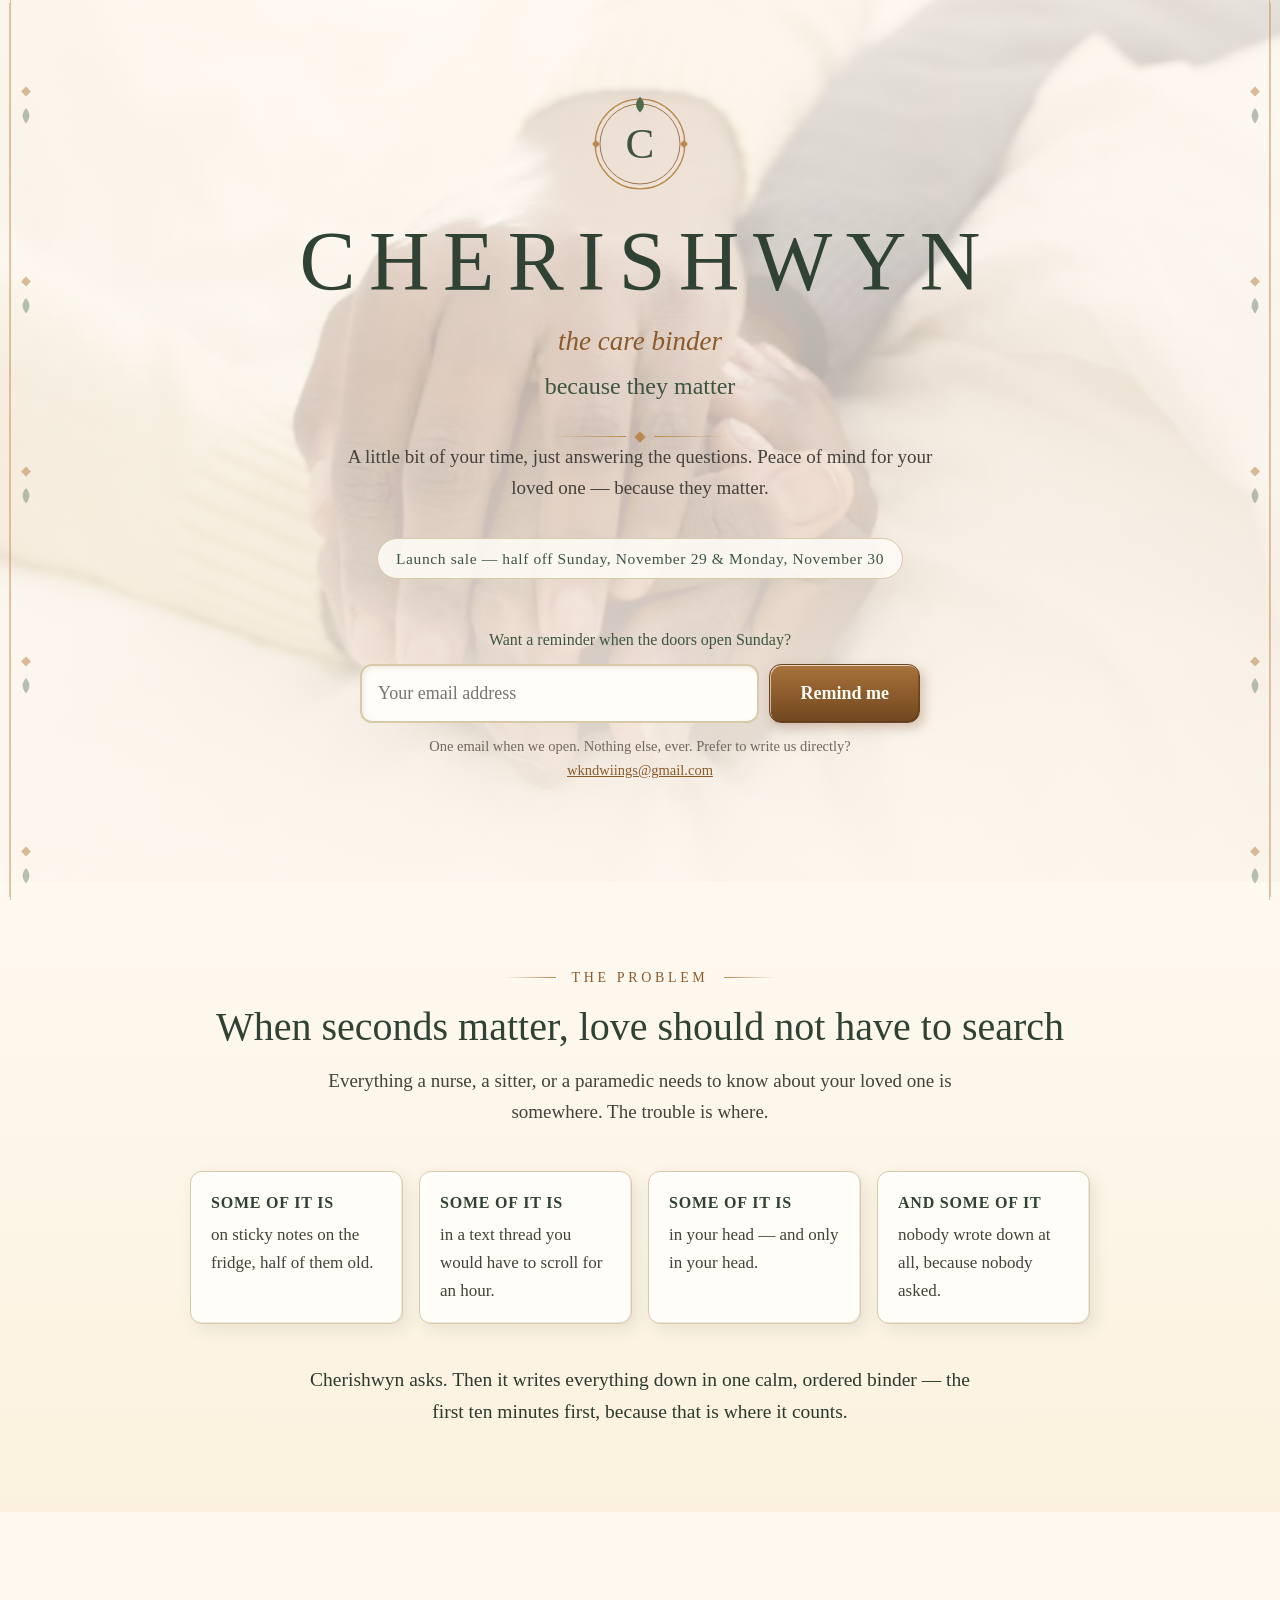
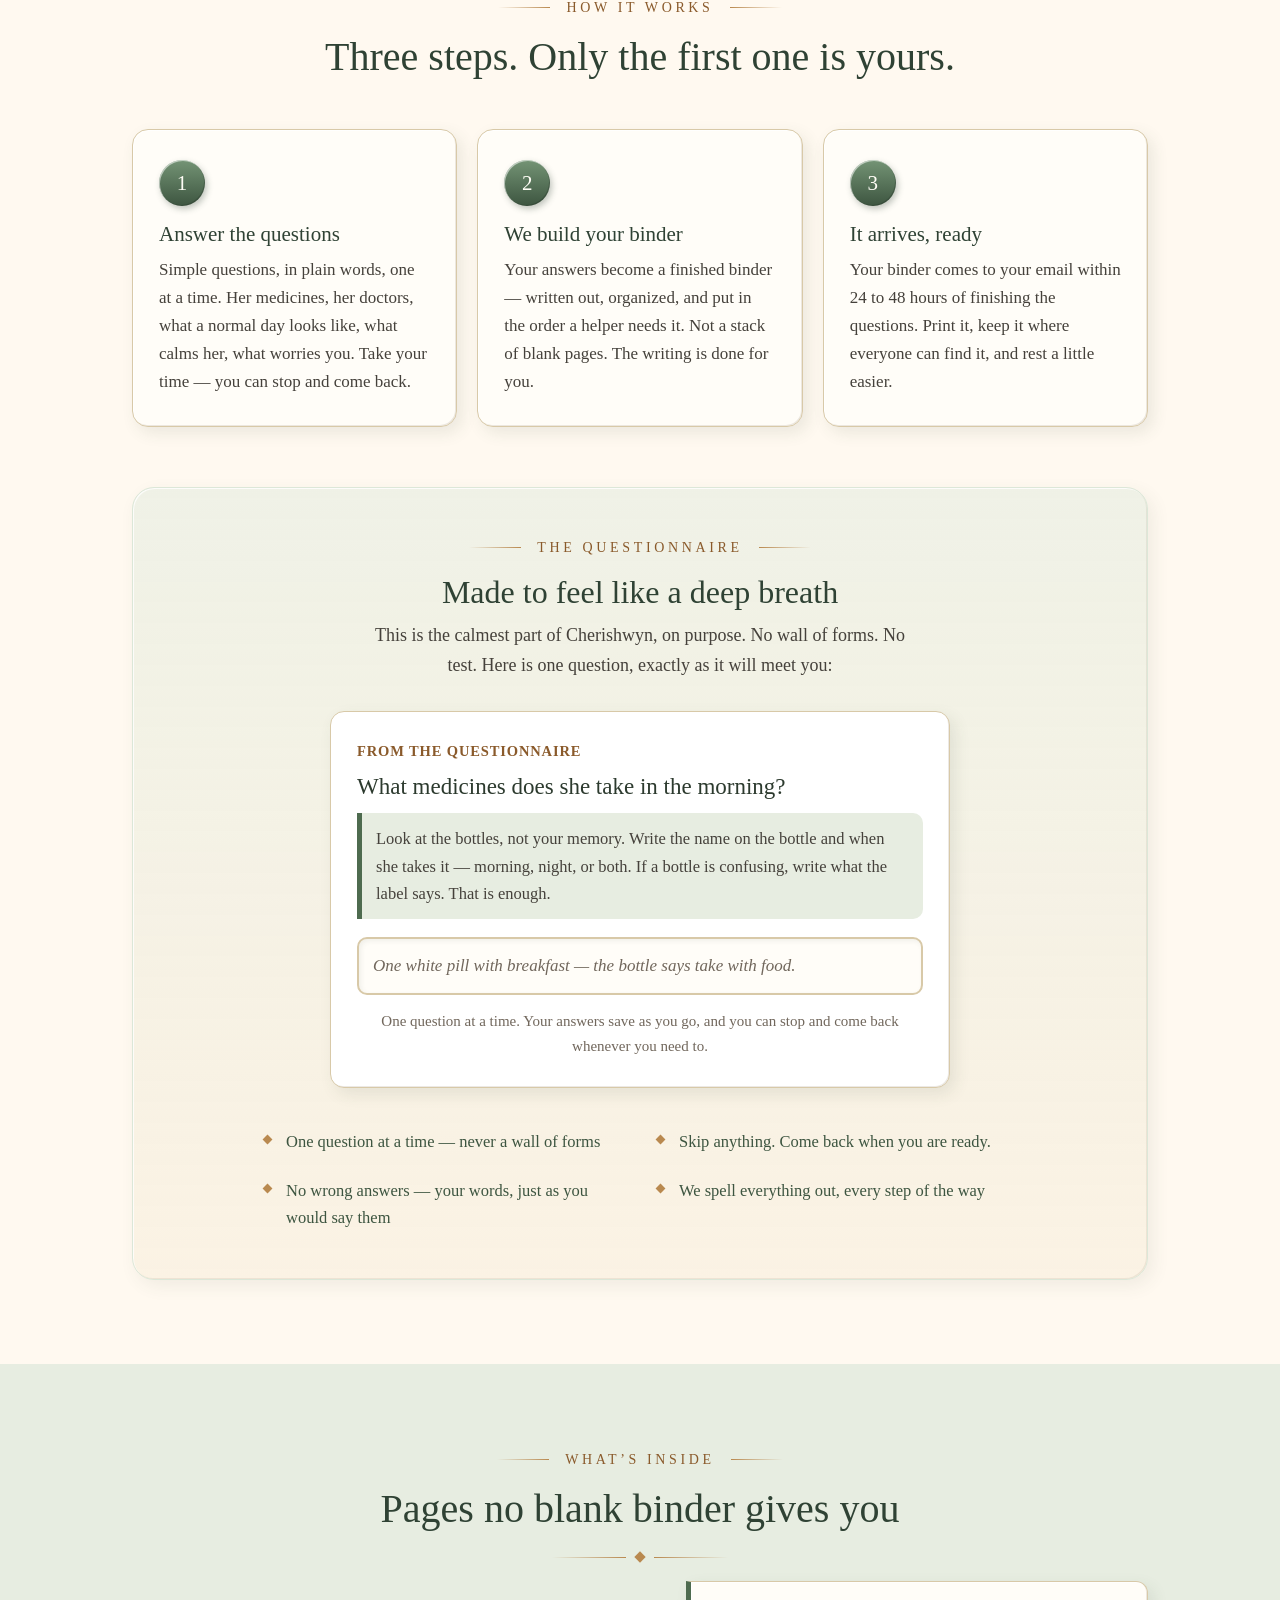
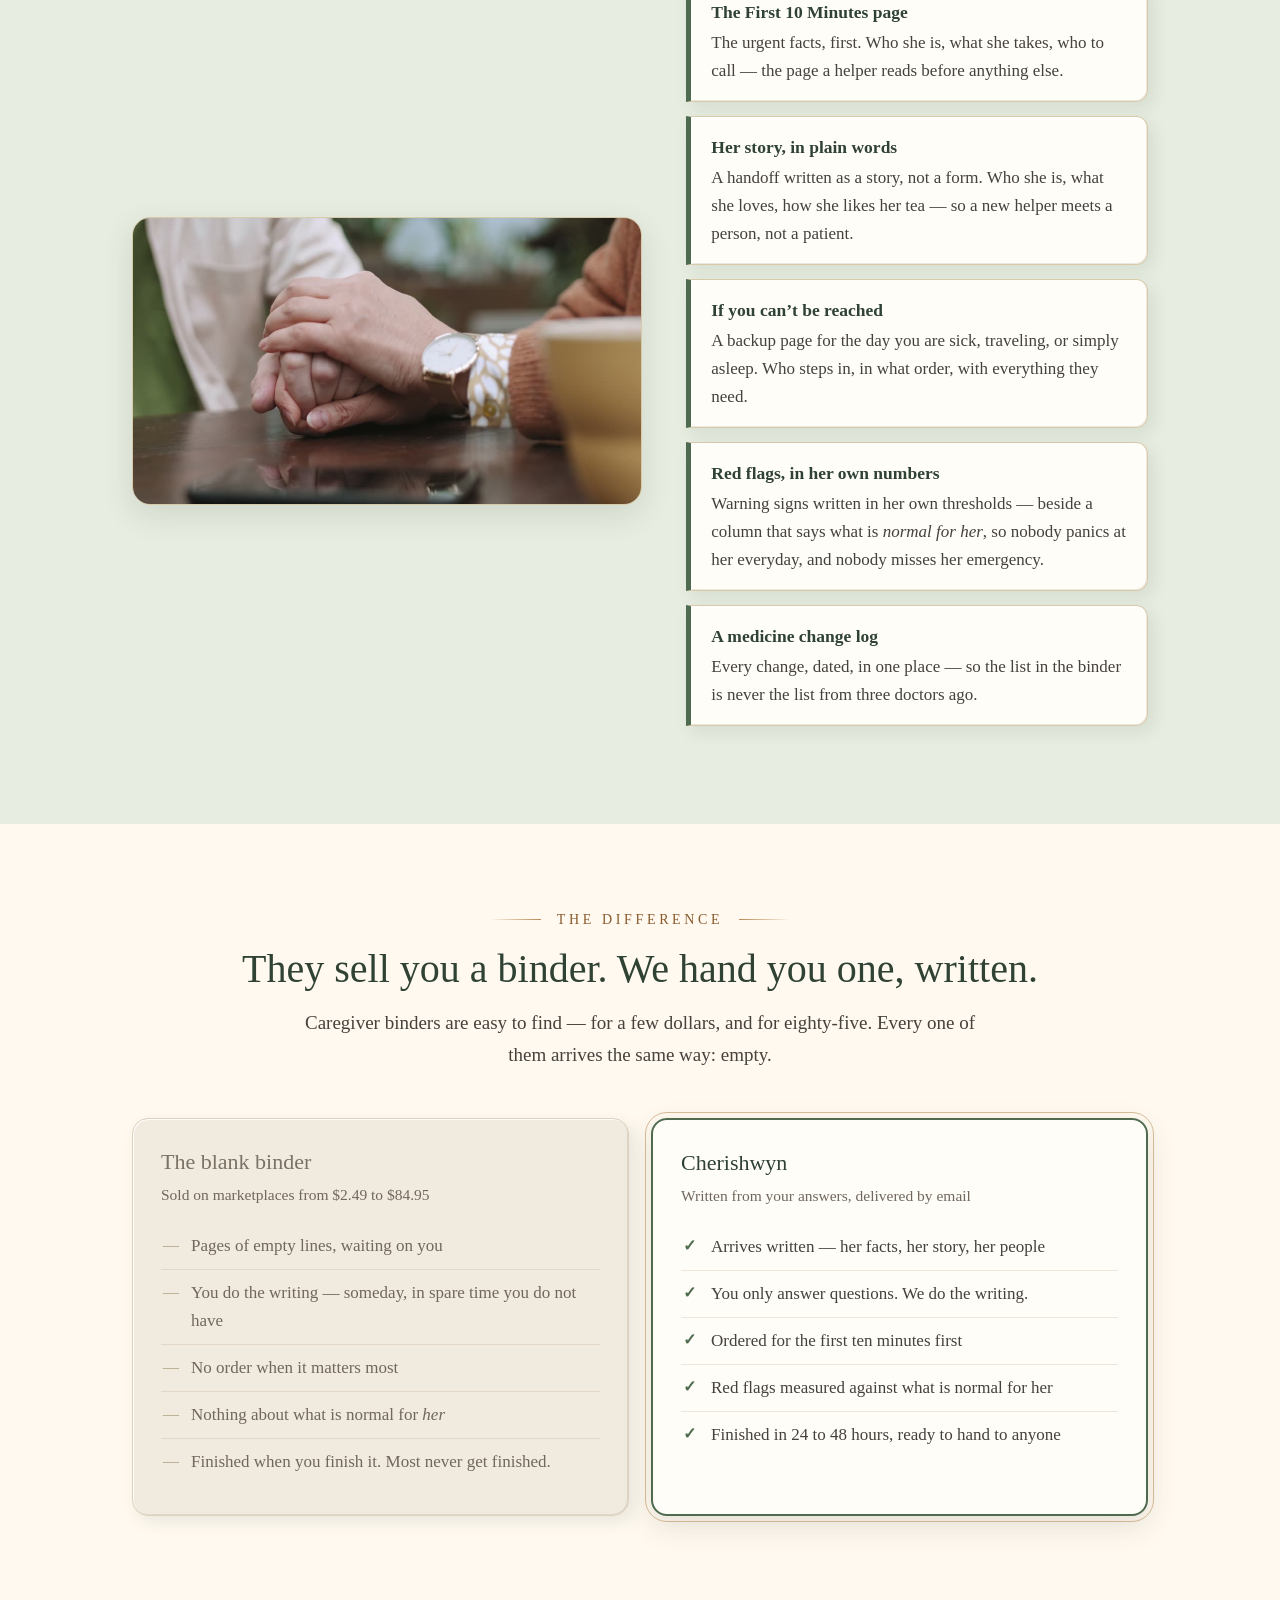
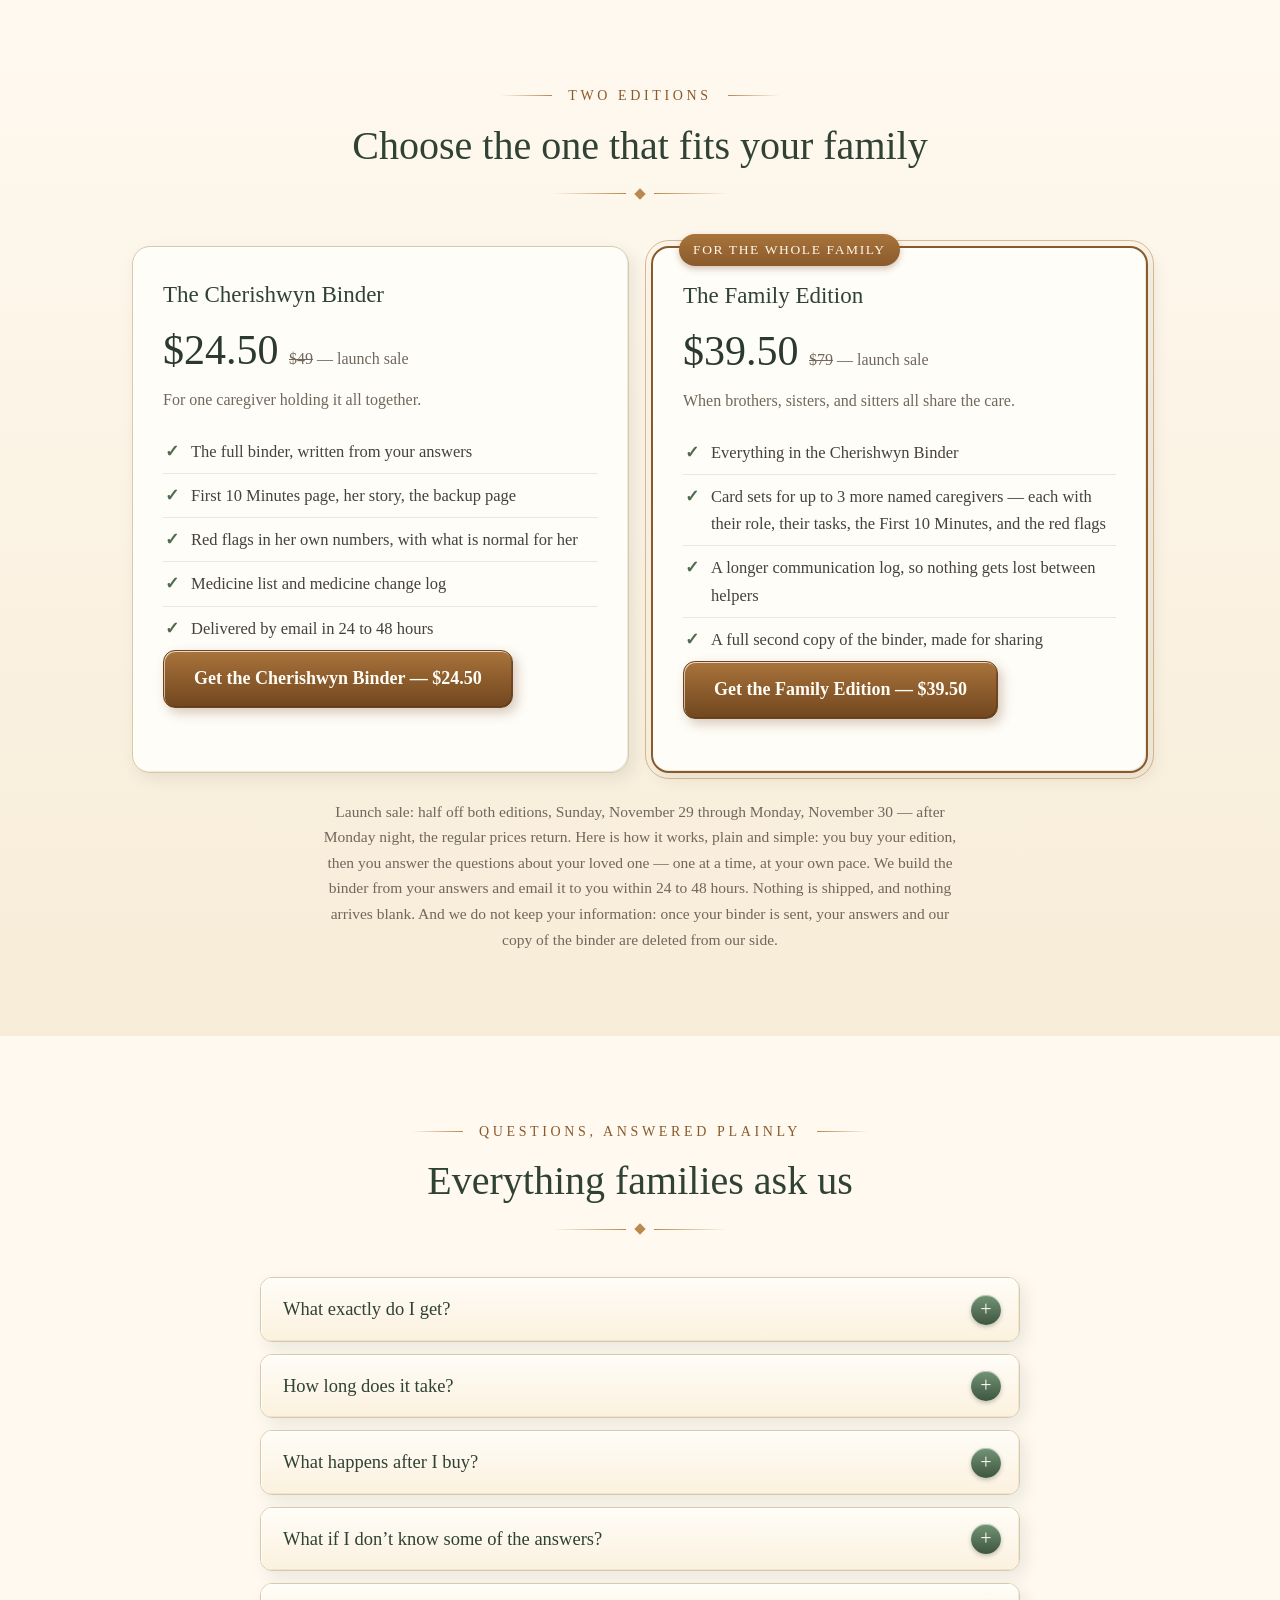
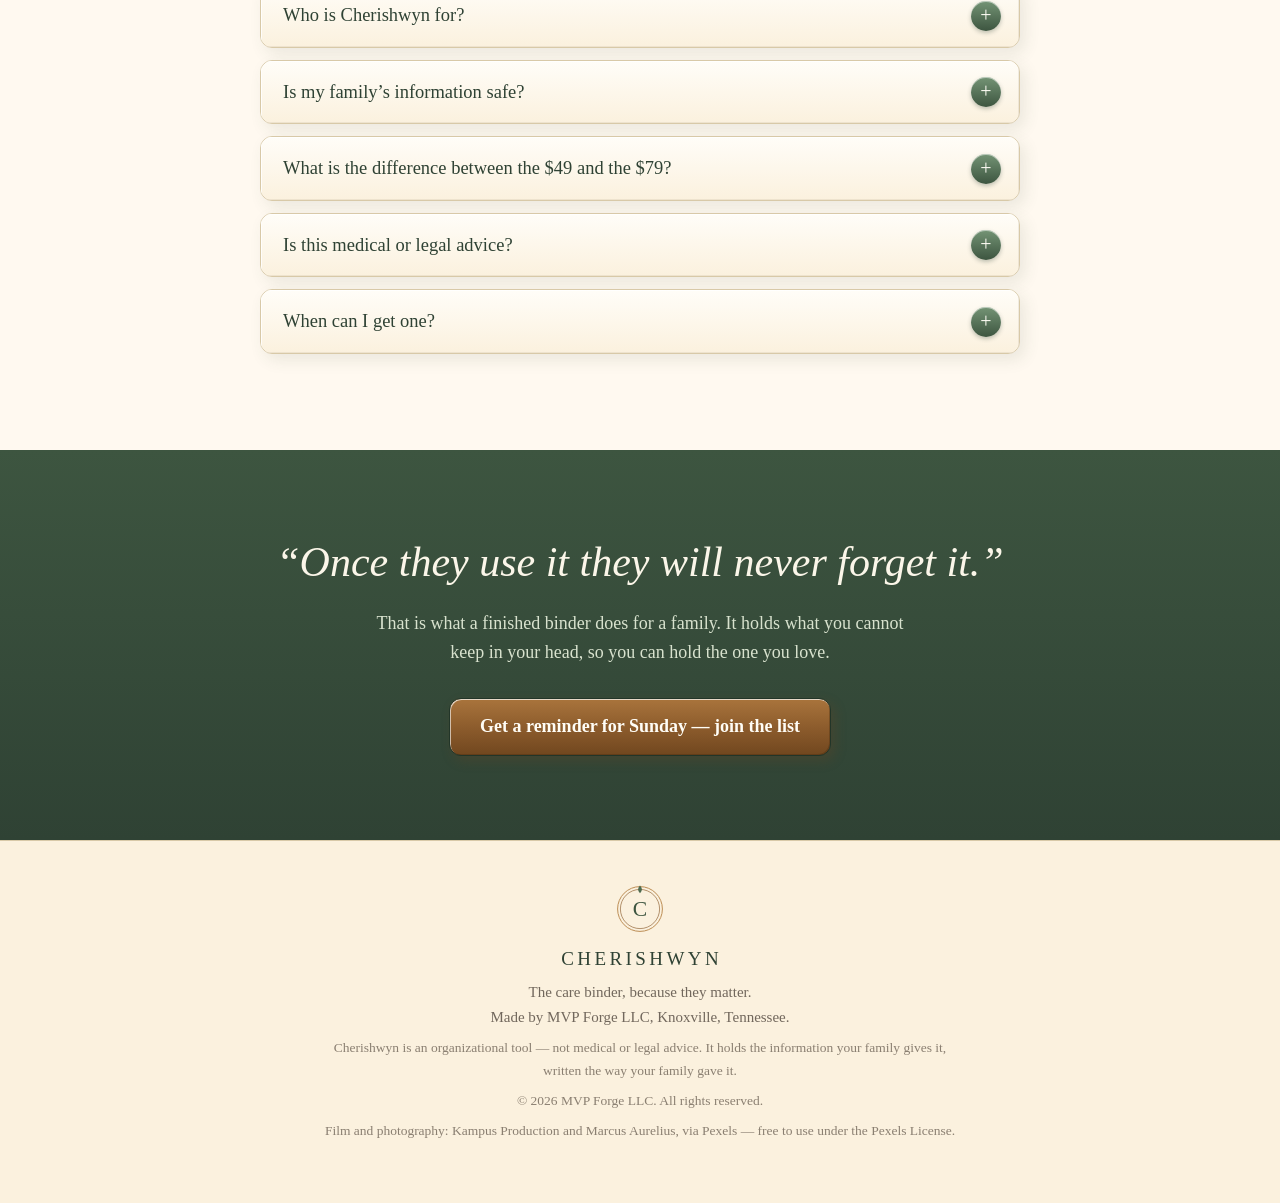
==== commit a574889e: "Launch sale page: half off both editions (Nov 29-30), buy buttons wired to sale links, questionnaire" ====
--- a/index.html
+++ b/index.html
@@ -4,7 +4,7 @@
 <meta charset="utf-8">
 <meta name="viewport" content="width=device-width, initial-scale=1">
 <title>Cherishwyn — The Care Binder, Because They Matter</title>
-<meta name="description" content="Cherishwyn is a care binder for family caregivers that arrives written. You answer the questions; we build the binder. Opens Sunday, November 29.">
+<meta name="description" content="Cherishwyn is a care binder for family caregivers that arrives written. You answer the questions; we build the binder. Launch sale — half off Sunday, November 29 and Monday, November 30.">
 <link rel="stylesheet" href="styles.css">
 <link rel="icon" href="data:image/svg+xml,%3Csvg xmlns='http://www.w3.org/2000/svg' viewBox='0 0 64 64'%3E%3Crect width='64' height='64' rx='14' fill='%23E7EDE1'/%3E%3Ctext x='32' y='44' font-family='Georgia,serif' font-size='36' fill='%233D5540' text-anchor='middle'%3EC%3C/text%3E%3C/svg%3E">
 </head>
@@ -38,14 +38,14 @@
     <div class="rule" aria-hidden="true"><span></span></div>
     <p class="promise">A little bit of your time, just answering the questions.
       Peace of mind for your loved one — because they matter.</p>
-    <p><span class="opens">Opens Sunday, November 29</span></p>
+    <p><span class="opens">Launch sale — half off Sunday, November 29 &amp; Monday, November 30</span></p>
 
     <form class="signup" id="signup" action="https://formsubmit.co/wkndwiings@gmail.com" method="POST">
-      <label for="email">Be first to know when Cherishwyn opens Sunday</label>
+      <label for="email">Want a reminder when the doors open Sunday?</label>
       <div class="signup-row">
         <input type="email" id="email" name="email" required autocomplete="email"
                placeholder="Your email address" aria-label="Your email address">
-        <button class="btn bronze" type="submit">Tell me Sunday</button>
+        <button class="btn bronze" type="submit">Remind me</button>
       </div>
       <input type="hidden" name="_subject" value="Cherishwyn — launch list signup">
       <p class="fine">One email when we open. Nothing else, ever.
@@ -206,7 +206,7 @@
     <div class="ed-grid">
       <div class="ed reveal">
         <h3>The Cherishwyn Binder</h3>
-        <p class="amount">$49</p>
+        <p class="amount">$24.50 <small><s>$49</s> — launch sale</small></p>
         <p class="who">For one caregiver holding it all together.</p>
         <ul>
           <li>The full binder, written from your answers</li>
@@ -215,11 +215,12 @@
           <li>Medicine list and medicine change log</li>
           <li>Delivered by email in 24 to 48 hours</li>
         </ul>
+        <p><a class="btn bronze" href="https://buy.stripe.com/7sYfZh4kmeej49kfCX7g406">Get the Cherishwyn Binder — $24.50</a></p>
       </div>
       <div class="ed family reveal">
         <span class="ribbon">For the whole family</span>
         <h3>The Family Edition</h3>
-        <p class="amount">$79</p>
+        <p class="amount">$39.50 <small><s>$79</s> — launch sale</small></p>
         <p class="who">When brothers, sisters, and sitters all share the care.</p>
         <ul>
           <li>Everything in the Cherishwyn Binder</li>
@@ -228,10 +229,17 @@
           <li>A longer communication log, so nothing gets lost between helpers</li>
           <li>A full second copy of the binder, made for sharing</li>
         </ul>
-      </div>
-    </div>
-    <p class="fine">Both editions open Sunday, November 29. Join the list above and we
-      will email you the moment the doors open.</p>
+        <p><a class="btn bronze" href="https://buy.stripe.com/28E5kDbMOdaf35g2Qb7g407">Get the Family Edition — $39.50</a></p>
+      </div>
+    </div>
+    <p class="fine">Launch sale: half off both editions, Sunday, November 29 through
+      Monday, November 30 — after Monday night, the regular prices return. Here is
+      how it works, plain and simple: you buy your edition, then you answer the
+      questions about your loved one — one at a time, at your own pace. We build
+      the binder from your answers and email it to you within 24 to 48 hours.
+      Nothing is shipped, and nothing arrives blank. And we do not keep your
+      information: once your binder is sent, your answers and our copy of the
+      binder are deleted from our side.</p>
   </div>
 </section>
 
@@ -263,6 +271,19 @@
       </details>
 
       <details class="reveal">
+        <summary>What happens after I buy?</summary>
+        <div class="a">
+          <p>You get a link to the questionnaire. Answer the questions about your
+            loved one — one at a time, in plain words, and you can stop and come
+            back whenever you need to. When you finish, we build your binder from
+            your answers and email it to you within 24 to 48 hours, ready to
+            print. Nothing is shipped. And we do not keep any of your
+            information: once your binder is generated and sent to you, all of
+            your information is deleted from our side.</p>
+        </div>
+      </details>
+
+      <details class="reveal">
         <summary>What if I don&rsquo;t know some of the answers?</summary>
         <div class="a">
           <p>Write what you know and skip what you don&rsquo;t. A binder with most of
@@ -285,7 +306,9 @@
         <div class="a">
           <p>The questions never ask for a full account number or a full policy
             number — only the last four digits, ever. Your binder is built from your
-            answers and delivered to your email. What your family does with it after
+            answers and delivered to your email. And we do not keep any of your
+            information: once your binder is generated and sent to you, all of your
+            information is deleted from our side. What your family does with it after
             that is your family&rsquo;s business.</p>
         </div>
       </details>
@@ -297,7 +320,9 @@
             Edition adds card sets for up to three more named caregivers — each with
             their role, their tasks, the First 10 Minutes, and the red flags — a
             longer communication log, and a full second copy of the binder made for
-            sharing.</p>
+            sharing. During the launch sale — Sunday, November 29 and Monday,
+            November 30 — both editions are half off: $24.50 for the binder,
+            $39.50 for the Family Edition.</p>
         </div>
       </details>
 
@@ -314,9 +339,12 @@
       <details class="reveal">
         <summary>When can I get one?</summary>
         <div class="a">
-          <p>Cherishwyn opens Sunday, November 29. Put your email in the list at the
-            top of this page and we will write to you the moment the doors open.
-            One email. That is the whole promise.</p>
+          <p>During the launch sale — Sunday, November 29 through Monday,
+            November 30 — both editions are half off: $24.50 and $39.50. Pick
+            your edition above and check out. Then you answer the questions, one
+            at a time, at your own pace, and your finished binder arrives by
+            email within 24 to 48 hours of your last answer. After Monday night,
+            the regular prices — $49 and $79 — come back.</p>
         </div>
       </details>
 
@@ -330,7 +358,7 @@
     <p class="conviction reveal">&ldquo;Once they use it they will never forget it.&rdquo;</p>
     <p class="reveal">That is what a finished binder does for a family. It holds what
       you cannot keep in your head, so you can hold the one you love.</p>
-    <a class="btn bronze reveal" href="#signup">Be first to know — join the list</a>
+    <a class="btn bronze reveal" href="#signup">Get a reminder for Sunday — join the list</a>
   </div>
 </section>
 
@@ -410,17 +438,19 @@
         email: email,
         _subject: "Cherishwyn — launch list signup",
         _template: "table",
-        message: "Please tell me when Cherishwyn opens Sunday, November 29."
+        message: "Please remind me when Cherishwyn opens Sunday, November 29."
       })
     }).then(function(r){
       if(!r.ok){ throw new Error("send failed"); }
       form.reset();
-      show("You are on the list. We will email you the moment Cherishwyn opens Sunday.", false);
+      show("You are on the list. We will email you the moment the doors open Sunday.", false);
     }).catch(function(){
       show("The list did not save just now. Please email us at wkndwiings@gmail.com and we will add you by hand.", true);
     });
   });
 })();
 </script>
+<script data-goatcounter="https://cherishwyn.goatcounter.com/count"
+        async src="//gc.zgo.at/count.js"></script>
 </body>
 </html>
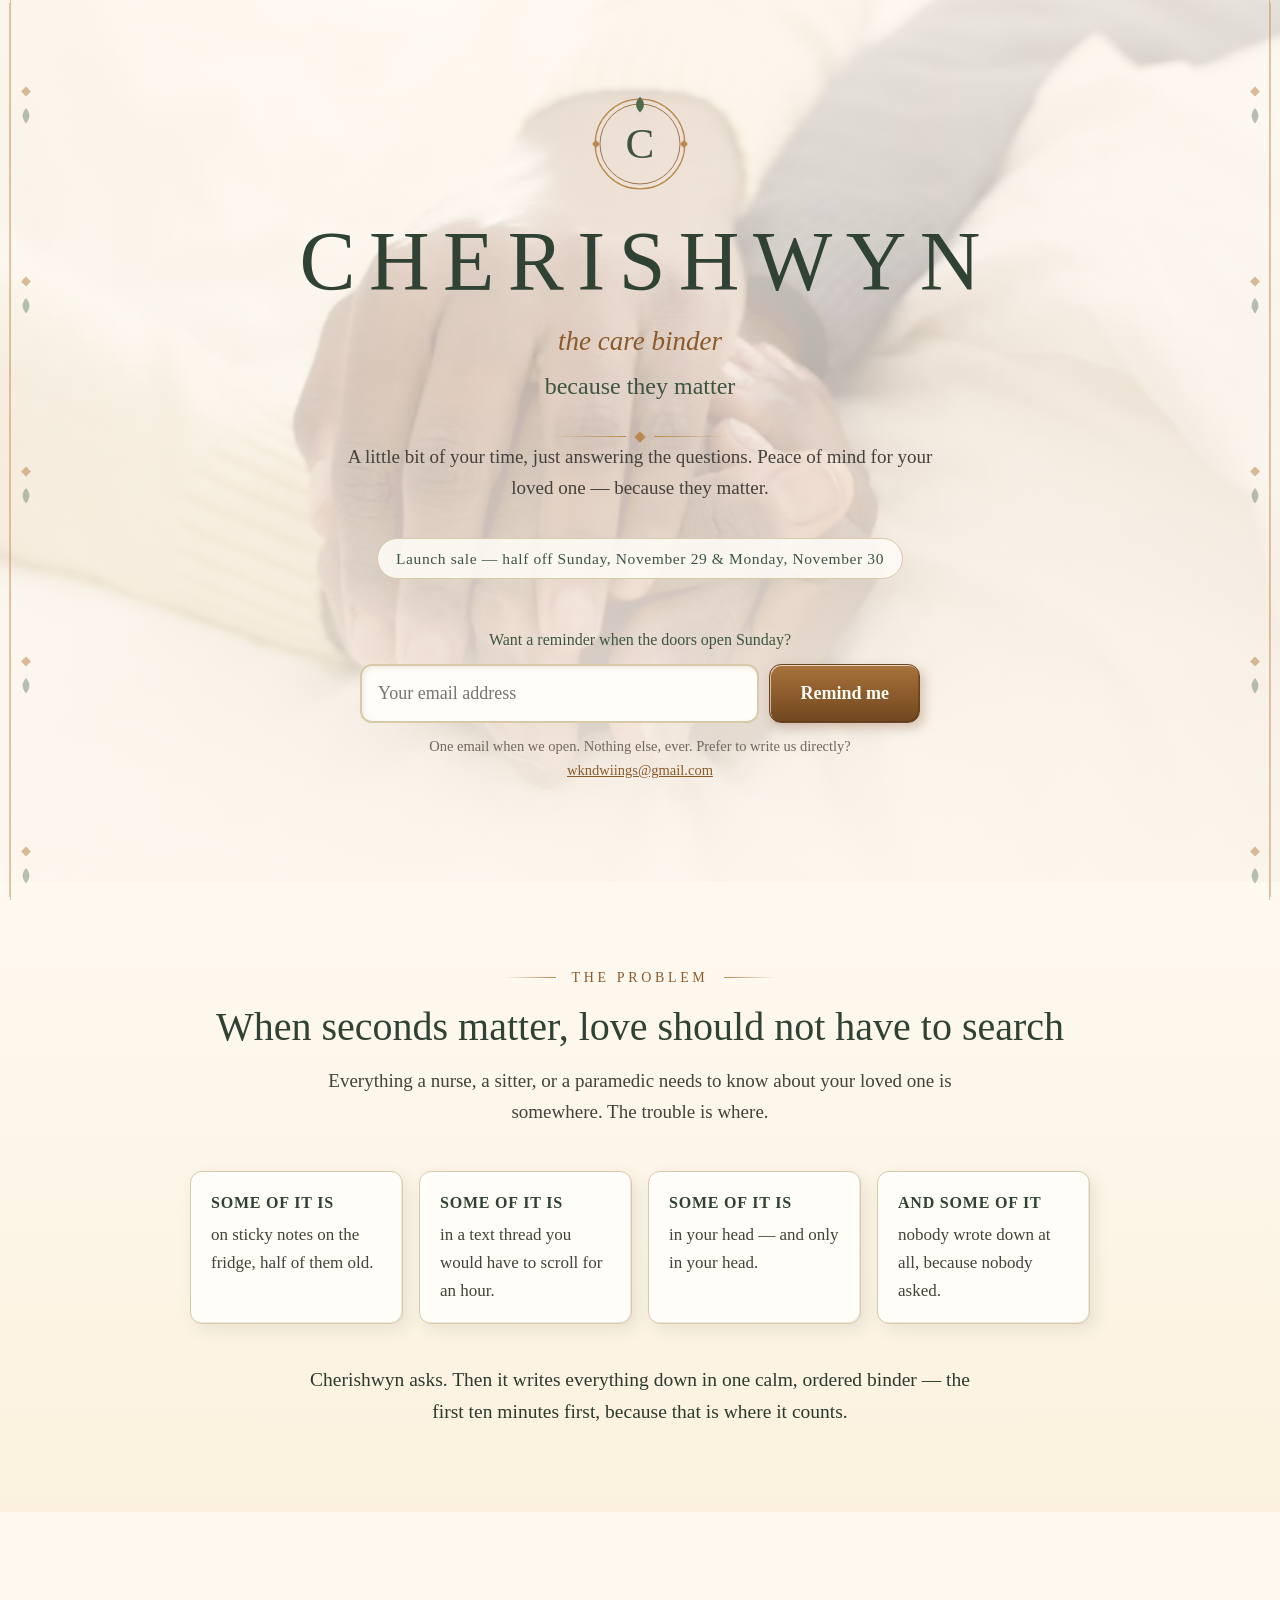
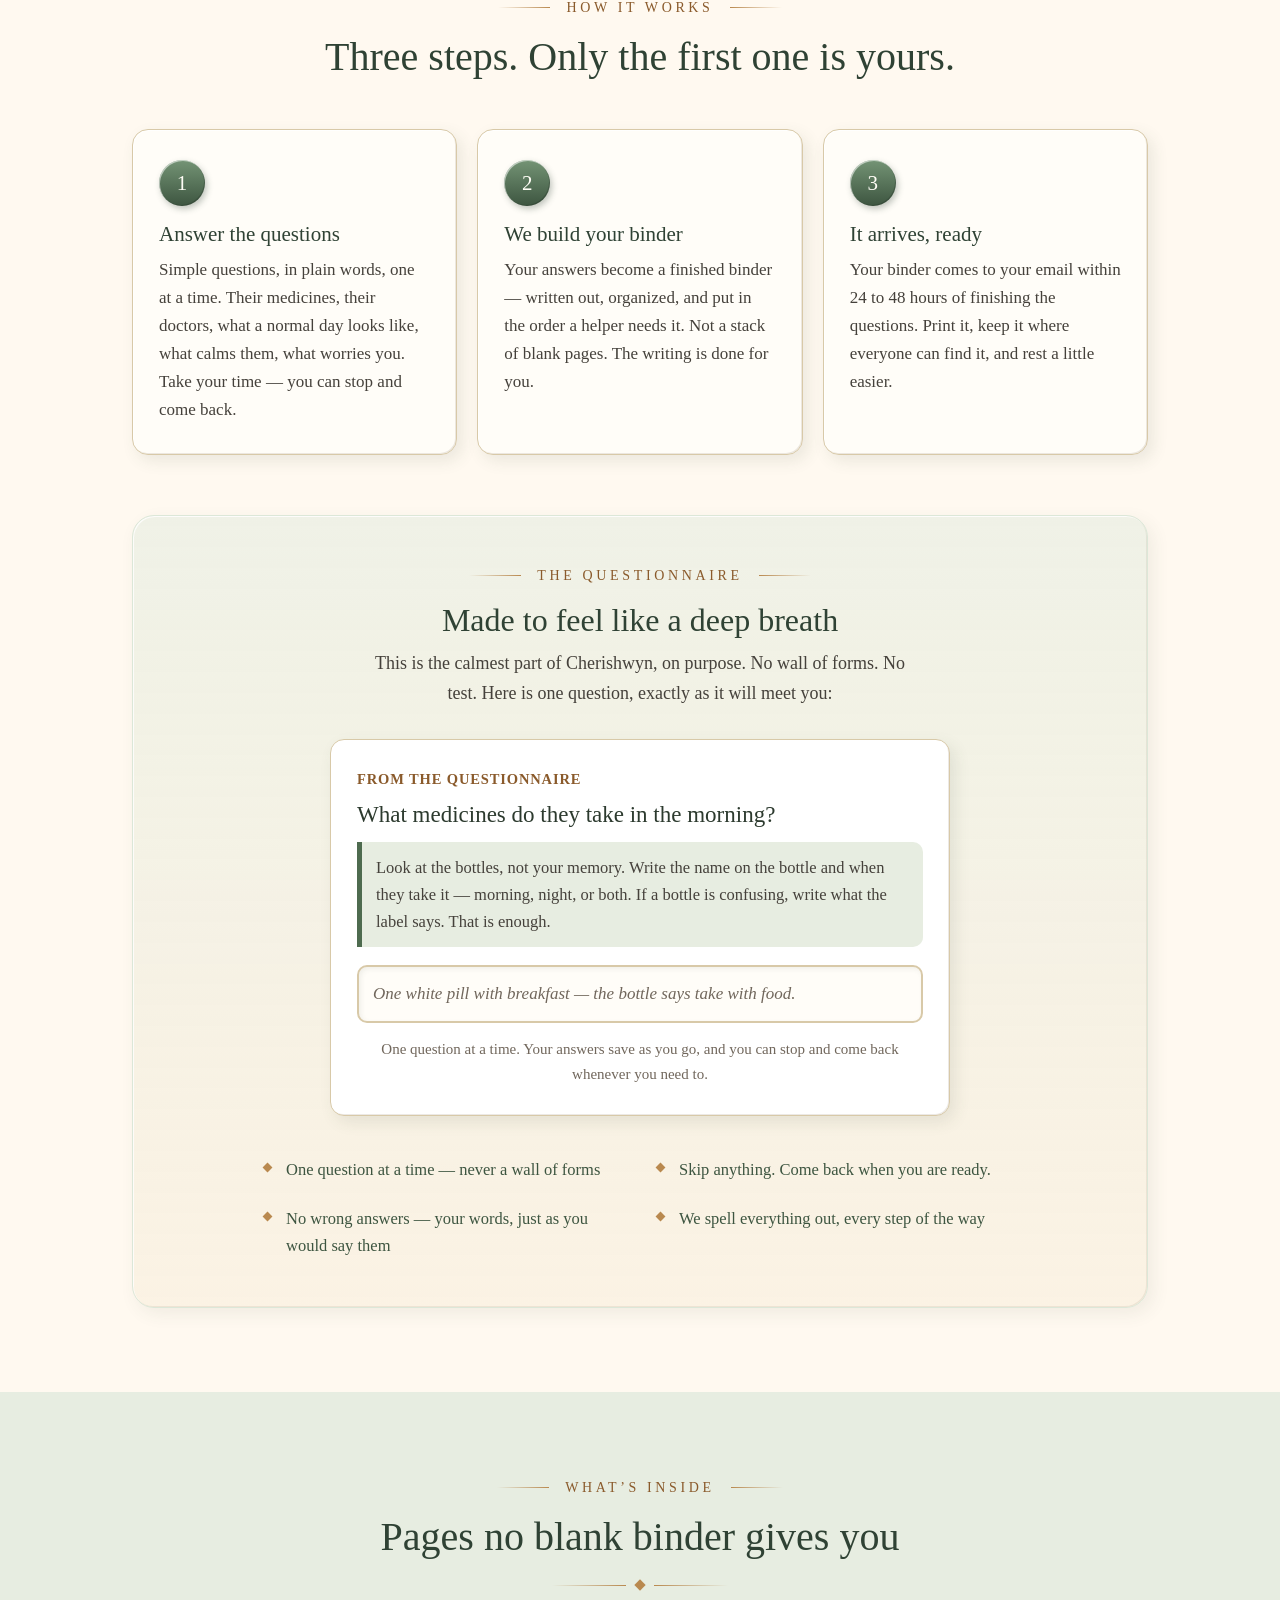
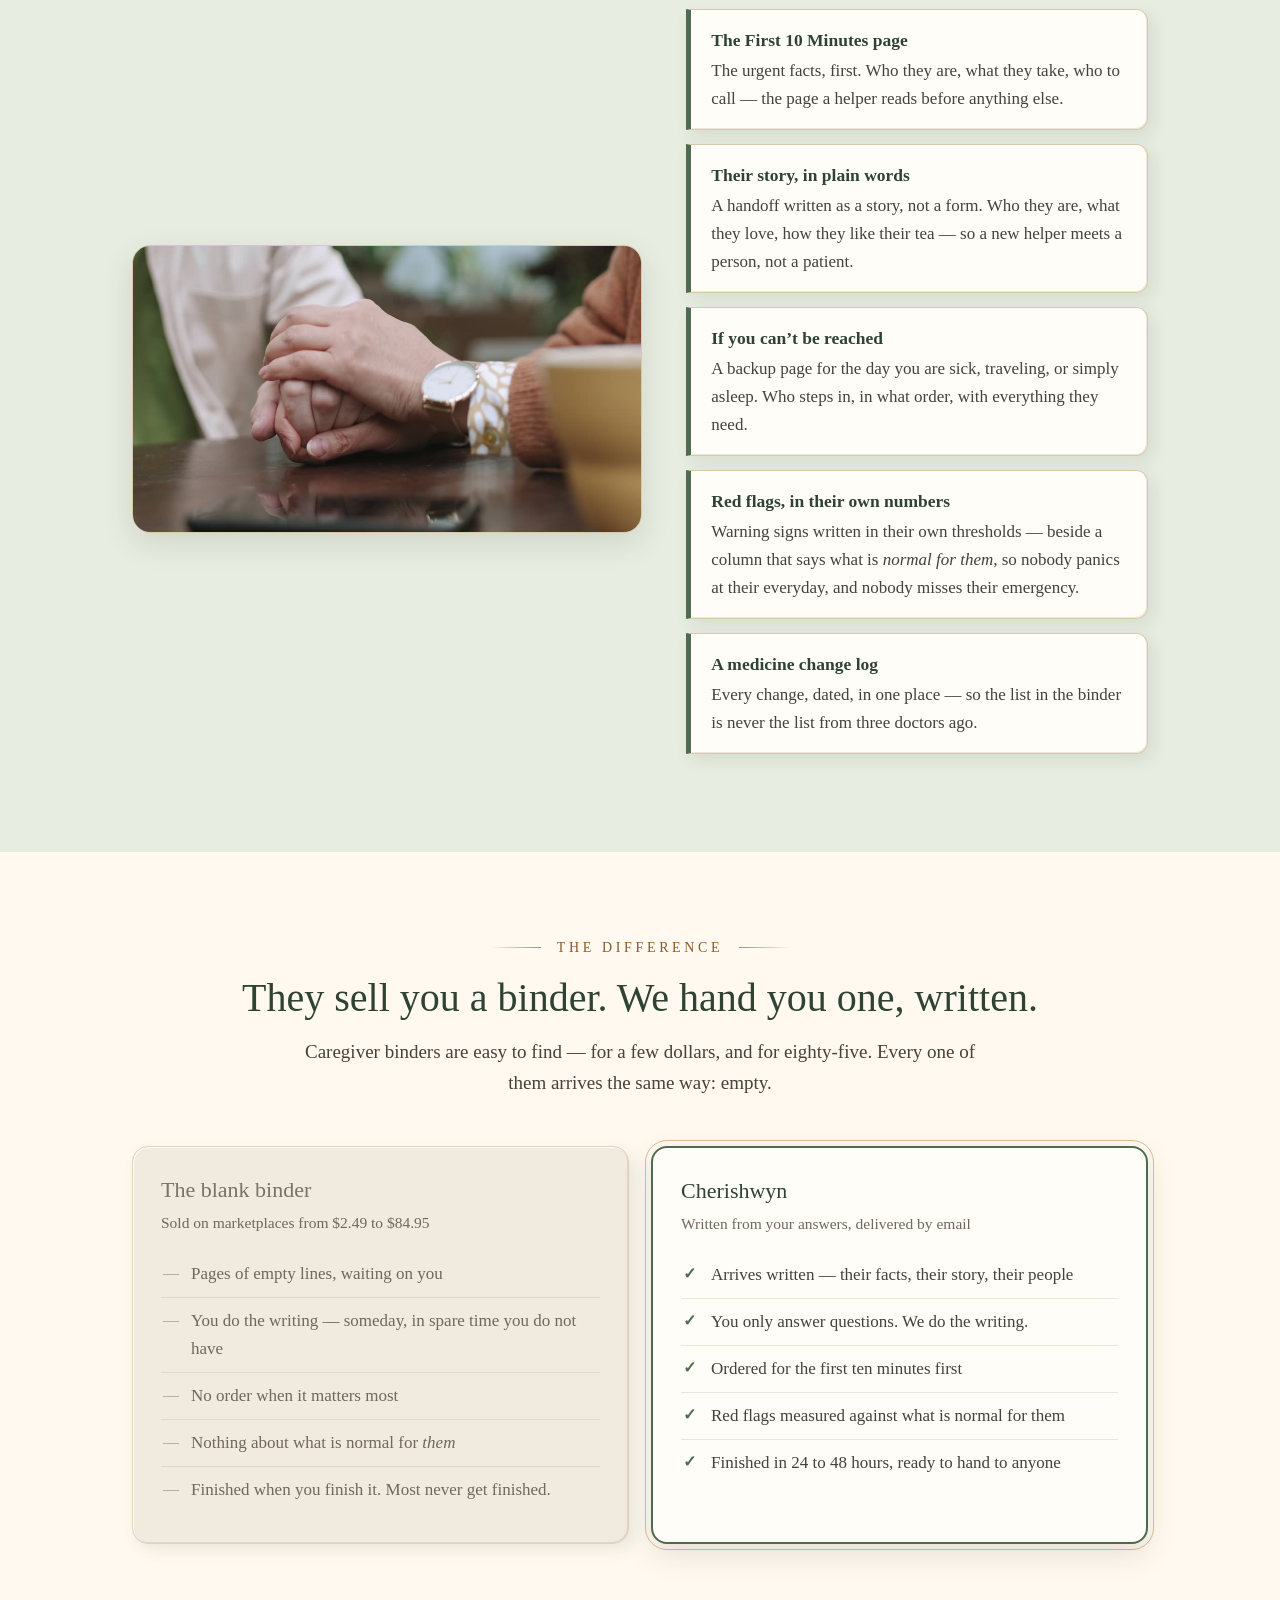
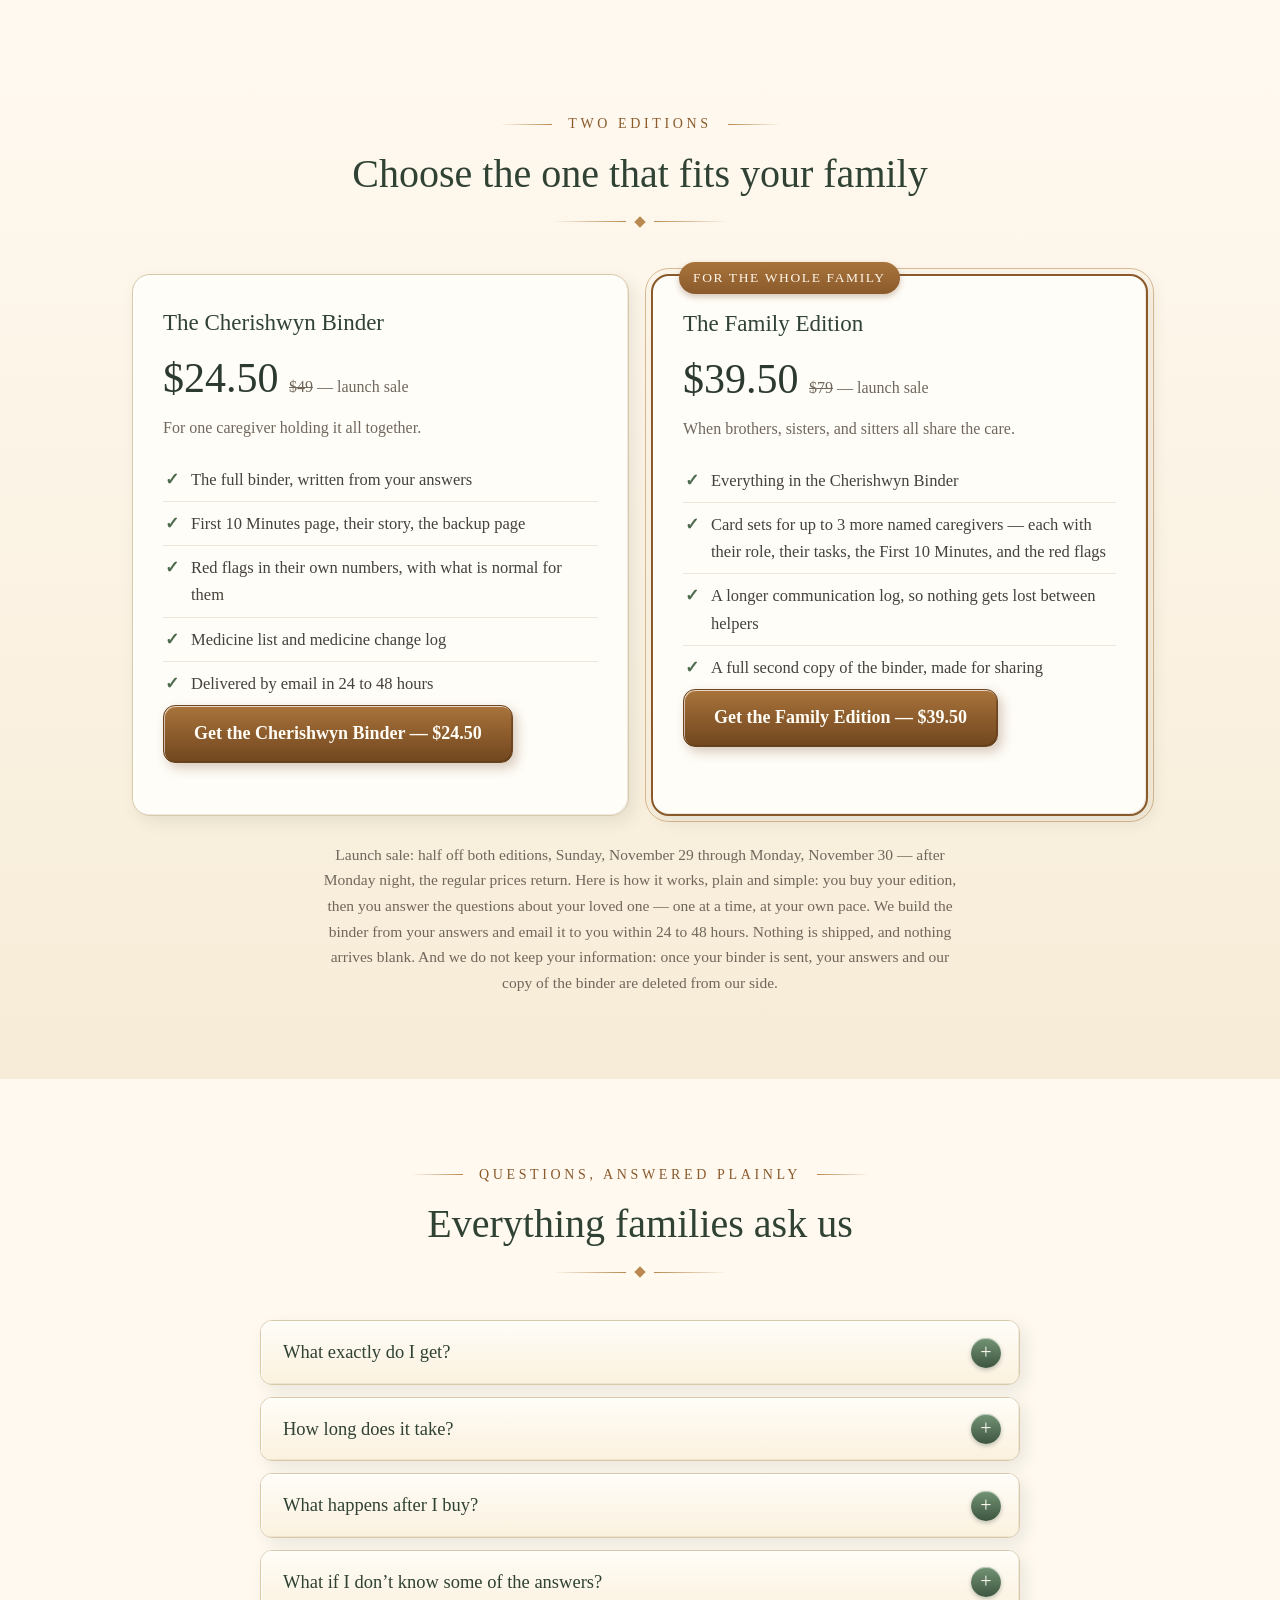
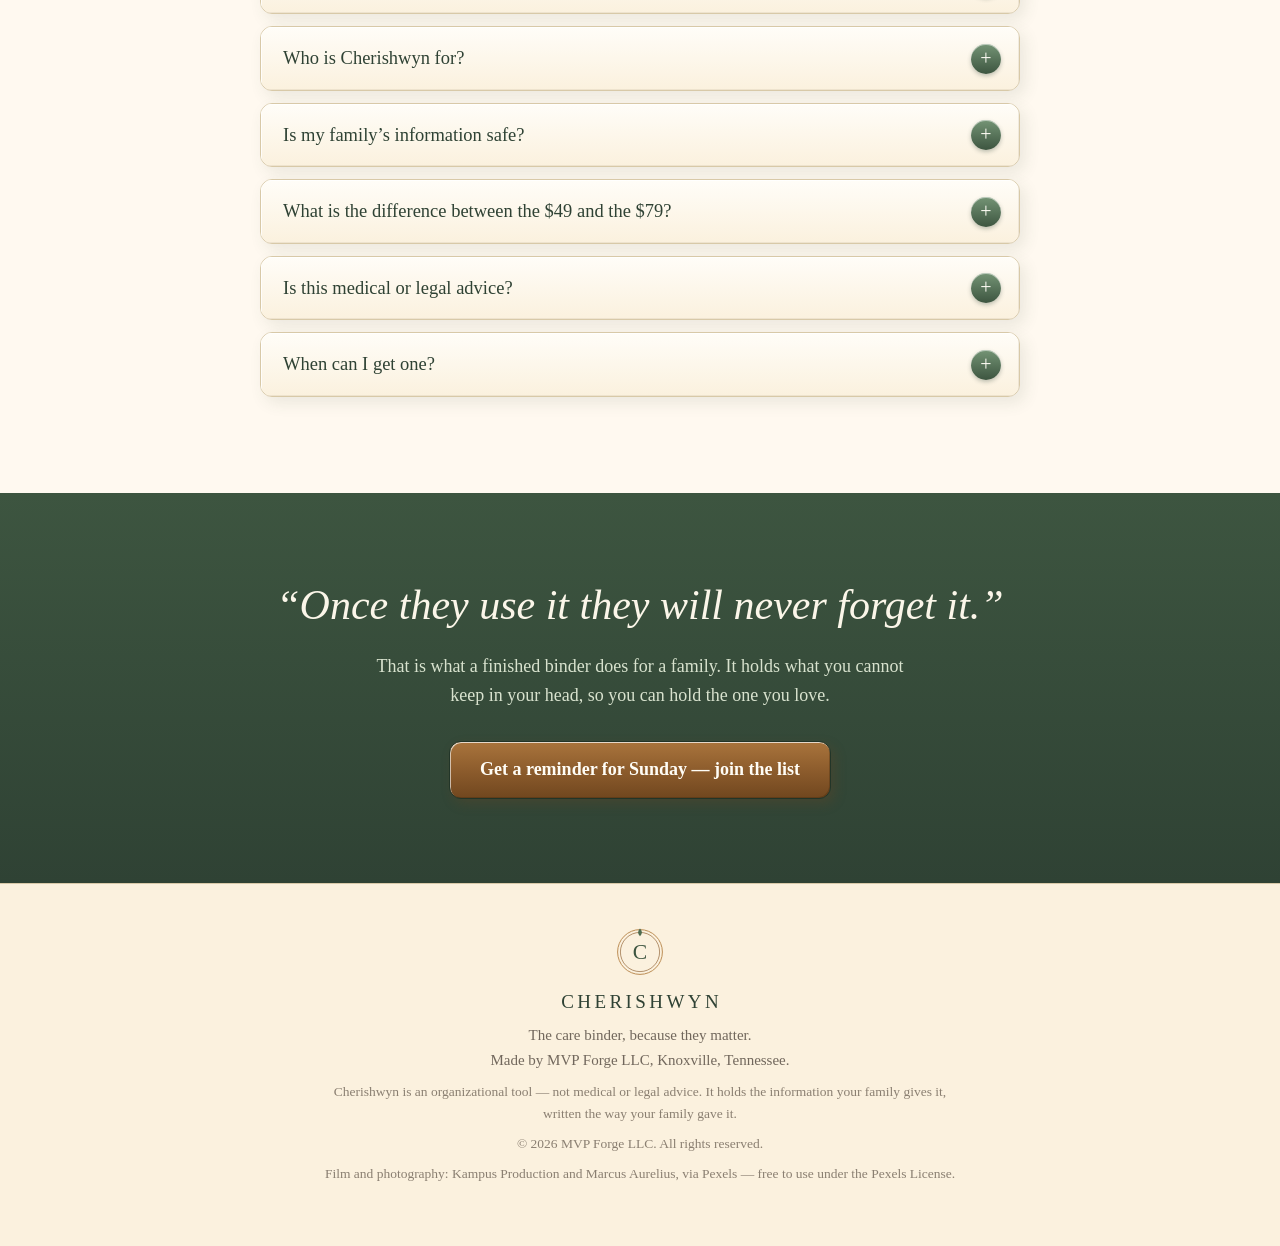
==== commit 0b663e34: "Make loved-one wording universal across the site (their/they, not her/she) — Douglas's call Nov 28" ====
--- a/index.html
+++ b/index.html
@@ -84,8 +84,8 @@
       <div class="step reveal">
         <div class="num" aria-hidden="true">1</div>
         <h3>Answer the questions</h3>
-        <p>Simple questions, in plain words, one at a time. Her medicines, her doctors,
-          what a normal day looks like, what calms her, what worries you. Take your time —
+        <p>Simple questions, in plain words, one at a time. Their medicines, their doctors,
+          what a normal day looks like, what calms them, what worries you. Take your time —
           you can stop and come back.</p>
       </div>
       <div class="step reveal">
@@ -111,9 +111,9 @@
 
       <div class="sample-card">
         <p class="part">From the questionnaire</p>
-        <p class="q">What medicines does she take in the morning?</p>
+        <p class="q">What medicines do they take in the morning?</p>
         <p class="help">Look at the bottles, not your memory. Write the name on the
-          bottle and when she takes it — morning, night, or both. If a bottle is
+          bottle and when they take it — morning, night, or both. If a bottle is
           confusing, write what the label says. That is enough.</p>
         <div class="field" aria-hidden="true">One white pill with breakfast — the bottle says take with food.</div>
         <p class="sample-fine">One question at a time. Your answers save as you go,
@@ -142,18 +142,18 @@
       </div>
       <ul class="pages">
         <li class="reveal"><b>The First 10 Minutes page</b>
-          The urgent facts, first. Who she is, what she takes, who to call —
+          The urgent facts, first. Who they are, what they take, who to call —
           the page a helper reads before anything else.</li>
-        <li class="reveal"><b>Her story, in plain words</b>
-          A handoff written as a story, not a form. Who she is, what she loves,
-          how she likes her tea — so a new helper meets a person, not a patient.</li>
+        <li class="reveal"><b>Their story, in plain words</b>
+          A handoff written as a story, not a form. Who they are, what they love,
+          how they like their tea — so a new helper meets a person, not a patient.</li>
         <li class="reveal"><b>If you can&rsquo;t be reached</b>
           A backup page for the day you are sick, traveling, or simply asleep.
           Who steps in, in what order, with everything they need.</li>
-        <li class="reveal"><b>Red flags, in her own numbers</b>
-          Warning signs written in her own thresholds — beside a column that says
-          what is <i>normal for her</i>, so nobody panics at her everyday, and nobody
-          misses her emergency.</li>
+        <li class="reveal"><b>Red flags, in their own numbers</b>
+          Warning signs written in their own thresholds — beside a column that says
+          what is <i>normal for them</i>, so nobody panics at their everyday, and nobody
+          misses their emergency.</li>
         <li class="reveal"><b>A medicine change log</b>
           Every change, dated, in one place — so the list in the binder is never
           the list from three doctors ago.</li>
@@ -178,7 +178,7 @@
           <li>Pages of empty lines, waiting on you</li>
           <li>You do the writing — someday, in spare time you do not have</li>
           <li>No order when it matters most</li>
-          <li>Nothing about what is normal for <i>her</i></li>
+          <li>Nothing about what is normal for <i>them</i></li>
           <li>Finished when you finish it. Most never get finished.</li>
         </ul>
       </div>
@@ -186,10 +186,10 @@
         <h3>Cherishwyn</h3>
         <p class="price-note">Written from your answers, delivered by email</p>
         <ul>
-          <li>Arrives written — her facts, her story, her people</li>
+          <li>Arrives written — their facts, their story, their people</li>
           <li>You only answer questions. We do the writing.</li>
           <li>Ordered for the first ten minutes first</li>
-          <li>Red flags measured against what is normal for her</li>
+          <li>Red flags measured against what is normal for them</li>
           <li>Finished in 24 to 48 hours, ready to hand to anyone</li>
         </ul>
       </div>
@@ -210,8 +210,8 @@
         <p class="who">For one caregiver holding it all together.</p>
         <ul>
           <li>The full binder, written from your answers</li>
-          <li>First 10 Minutes page, her story, the backup page</li>
-          <li>Red flags in her own numbers, with what is normal for her</li>
+          <li>First 10 Minutes page, their story, the backup page</li>
+          <li>Red flags in their own numbers, with what is normal for them</li>
           <li>Medicine list and medicine change log</li>
           <li>Delivered by email in 24 to 48 hours</li>
         </ul>
@@ -255,8 +255,8 @@
         <summary>What exactly do I get?</summary>
         <div class="a">
           <p>A finished care binder, written from your answers and sent to your email
-            as a file you can print and keep. Her medicines, her doctors, her daily
-            rhythms, her story, the emergency pages — all of it written out and in
+            as a file you can print and keep. Their medicines, their doctors, their daily
+            rhythms, their story, the emergency pages — all of it written out and in
             order. Not blank pages. A binder that is done.</p>
         </div>
       </details>
@@ -275,7 +275,10 @@
         <div class="a">
           <p>You get a link to the questionnaire. Answer the questions about your
             loved one — one at a time, in plain words, and you can stop and come
-            back whenever you need to. When you finish, we build your binder from
+            back whenever you need to. The very first question asks for your
+            order number — or the email on your payment receipt — because we
+            build one binder per order; that is how we know the answers are
+            really yours. When you finish, we build your binder from
             your answers and email it to you within 24 to 48 hours, ready to
             print. Nothing is shipped. And we do not keep any of your
             information: once your binder is generated and sent to you, all of
@@ -287,7 +290,7 @@
         <summary>What if I don&rsquo;t know some of the answers?</summary>
         <div class="a">
           <p>Write what you know and skip what you don&rsquo;t. A binder with most of
-            her life in it still helps on the hardest day — and you can add the rest
+            their life in it still helps on the hardest day — and you can add the rest
             in pen as you learn it. Nobody is grading you. This is help, not homework.</p>
         </div>
       </details>
@@ -330,9 +333,9 @@
         <summary>Is this medical or legal advice?</summary>
         <div class="a">
           <p>No. Cherishwyn is an organizational tool. It holds the information your
-            family gives it, written the way your family gave it — her own medicines,
-            her own doctors, her own thresholds. It does not recommend, diagnose,
-            or advise. Those jobs belong to her doctors and your family.</p>
+            family gives it, written the way your family gave it — their own medicines,
+            their own doctors, their own thresholds. It does not recommend, diagnose,
+            or advise. Those jobs belong to their doctors and your family.</p>
         </div>
       </details>
 
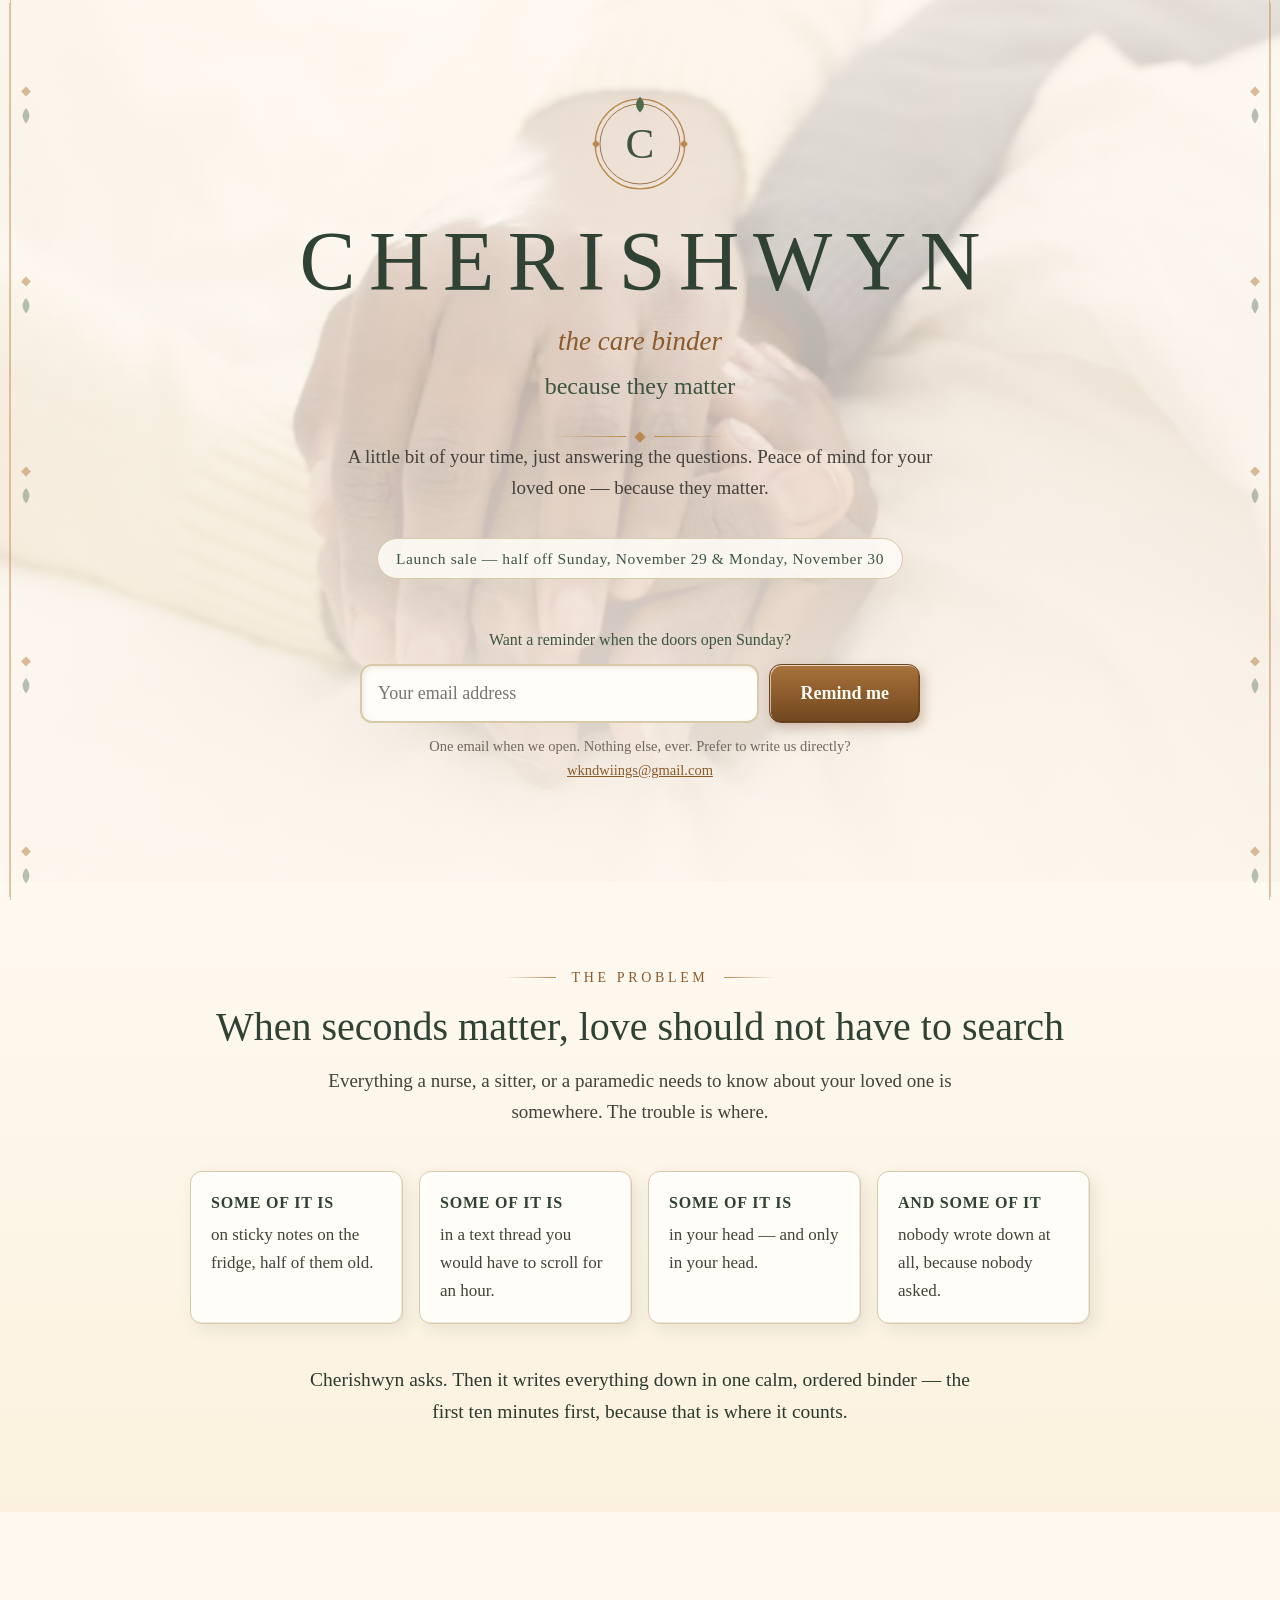
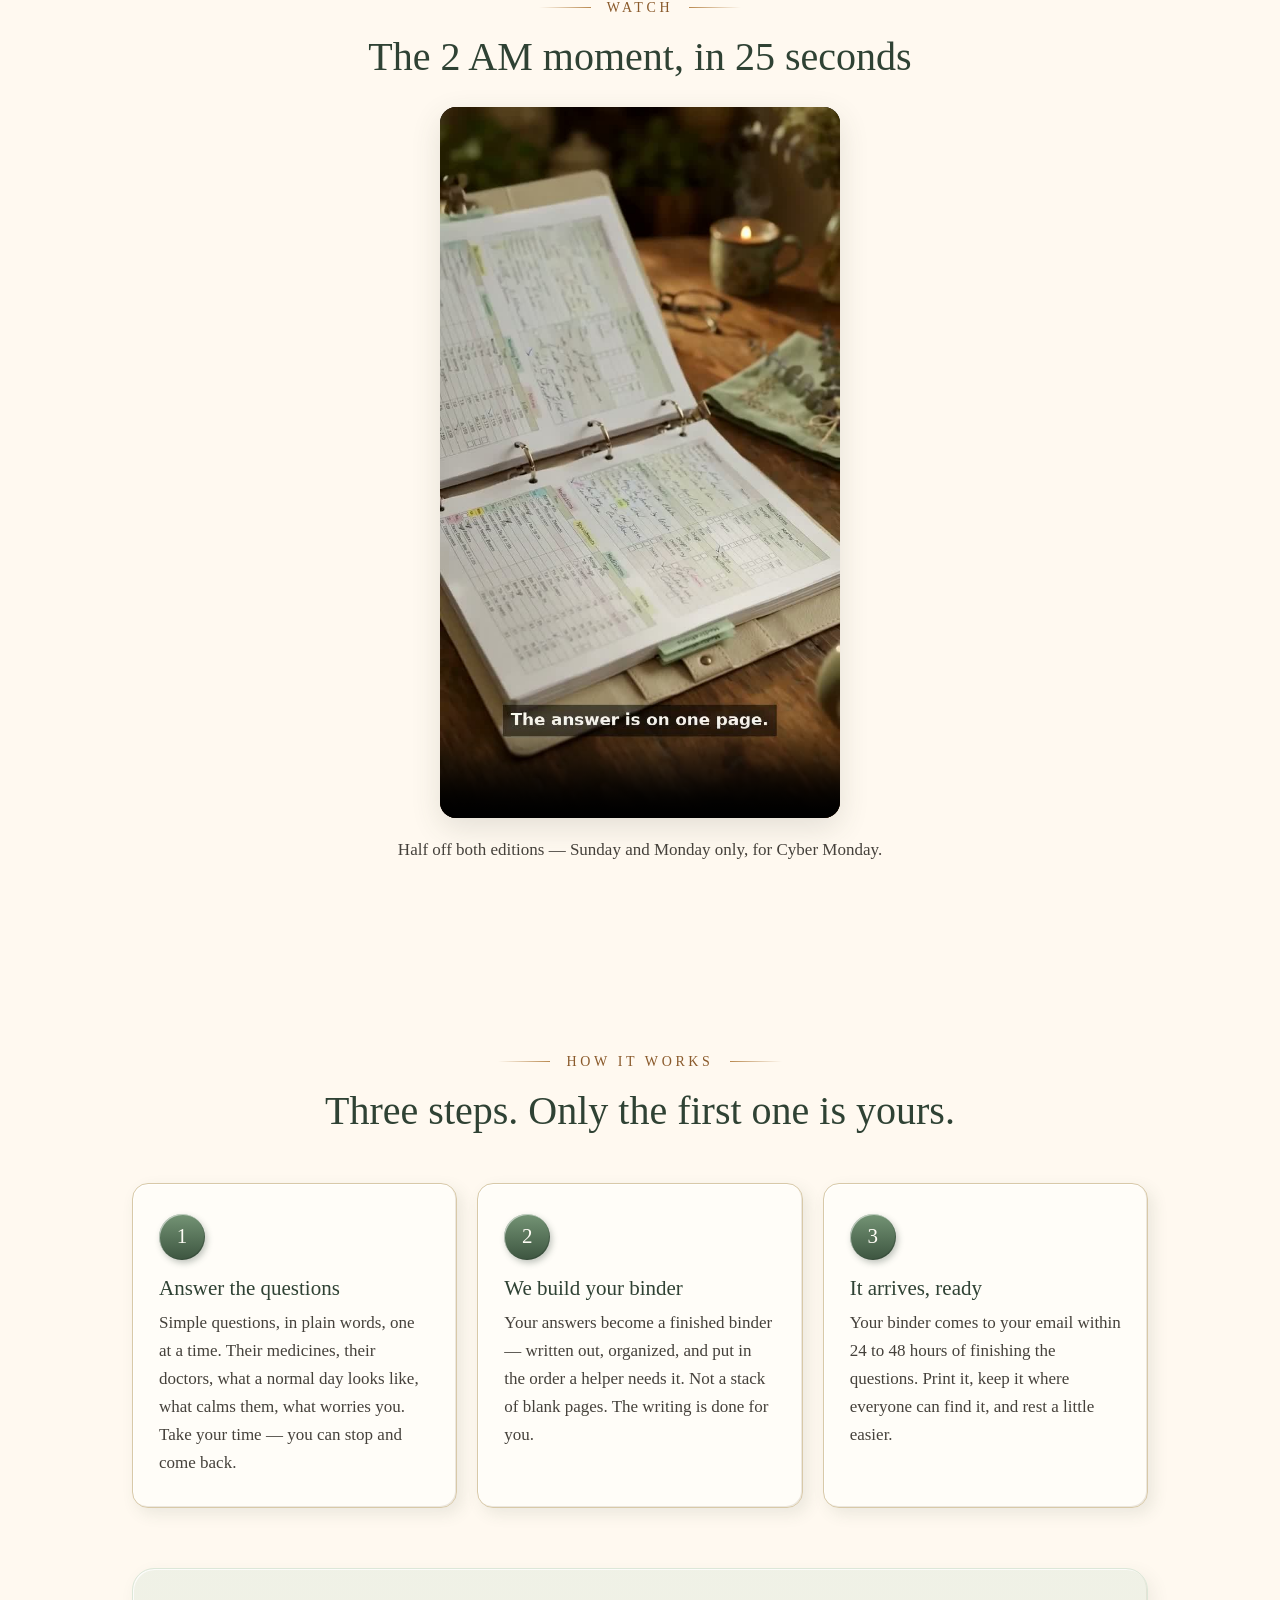
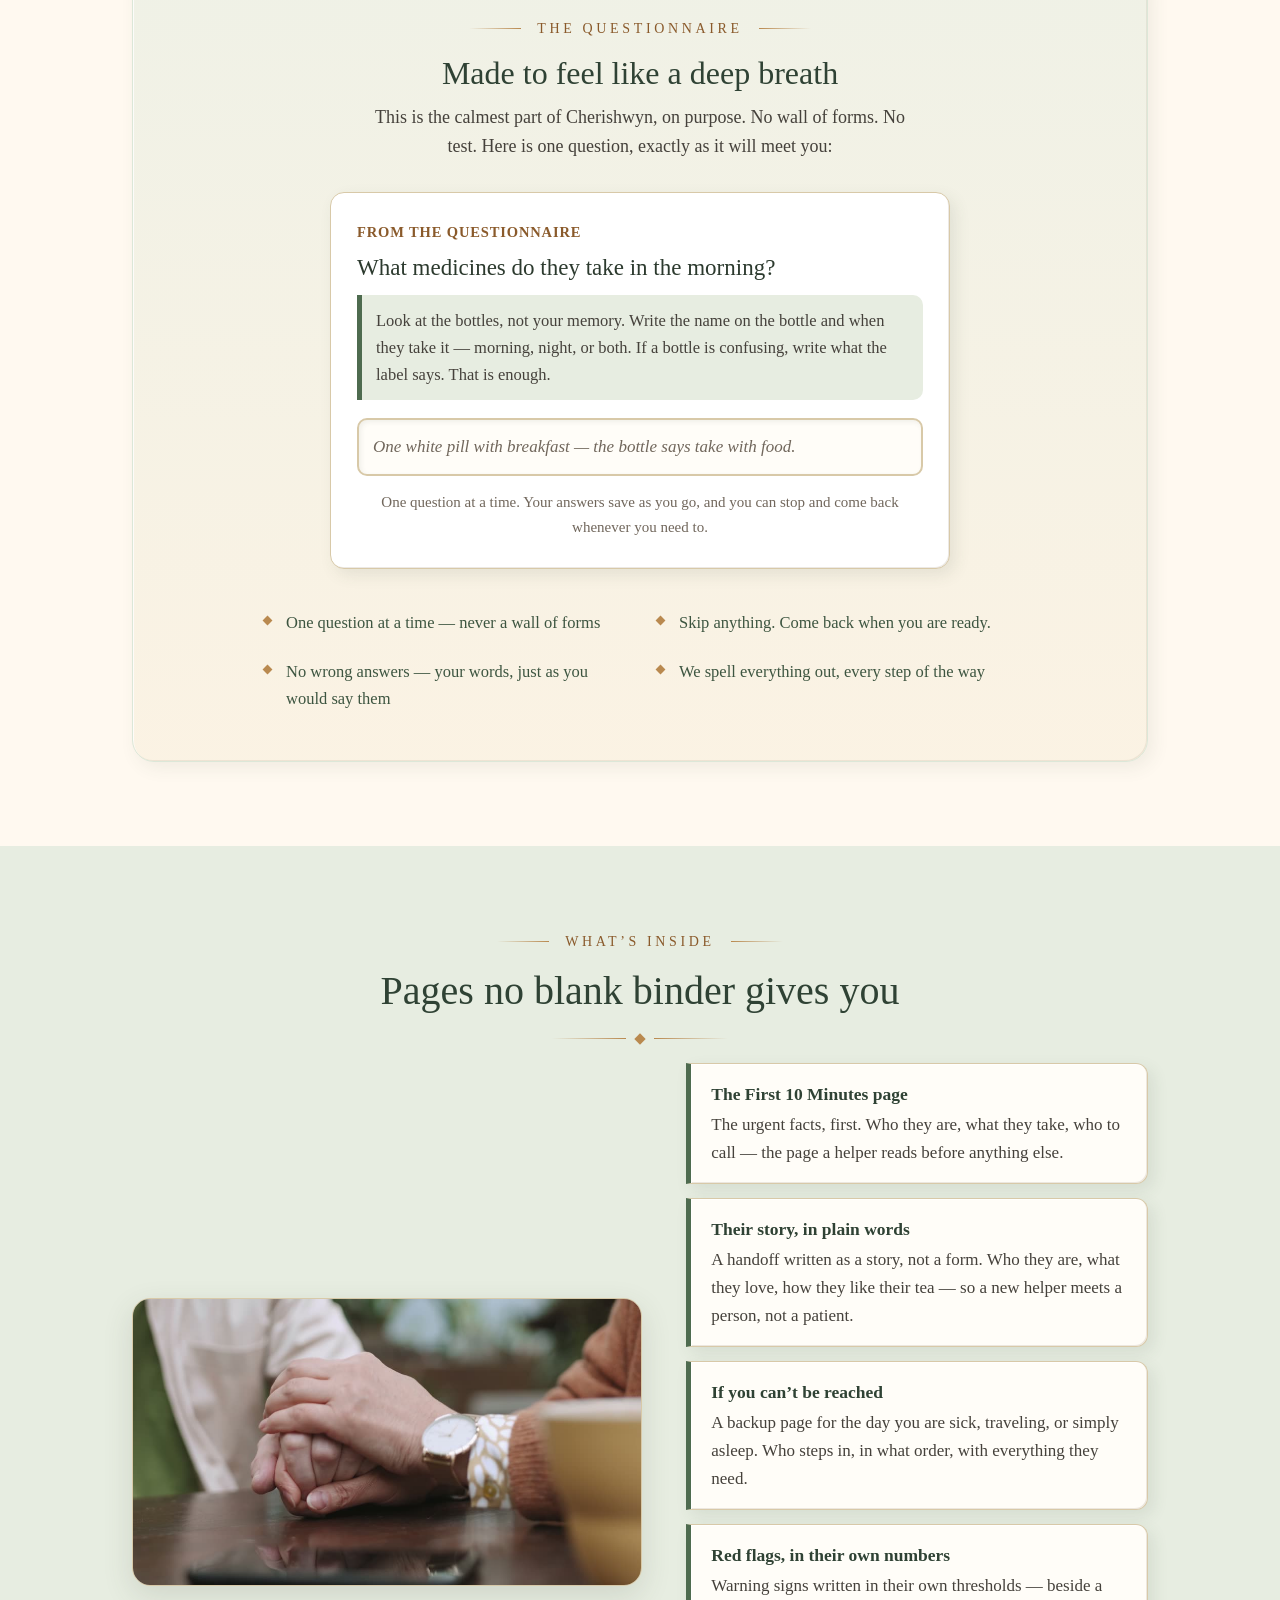
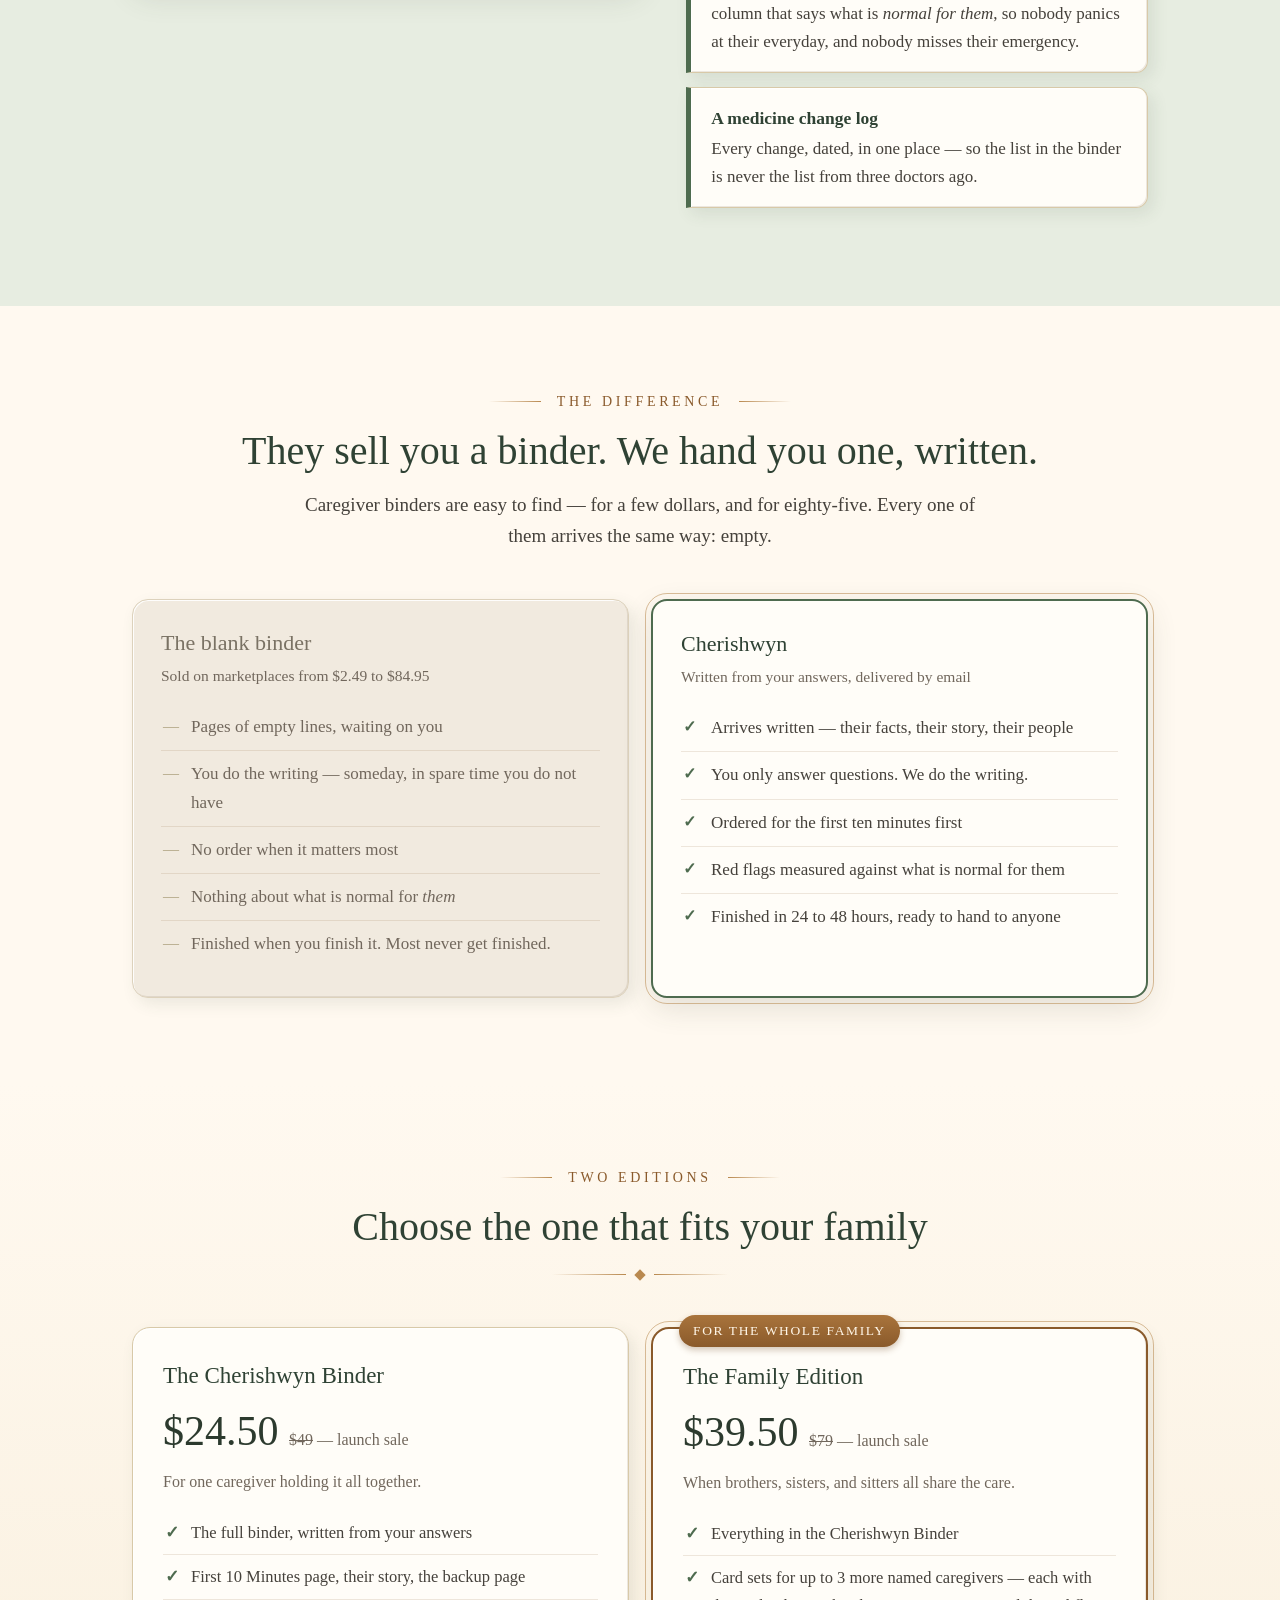
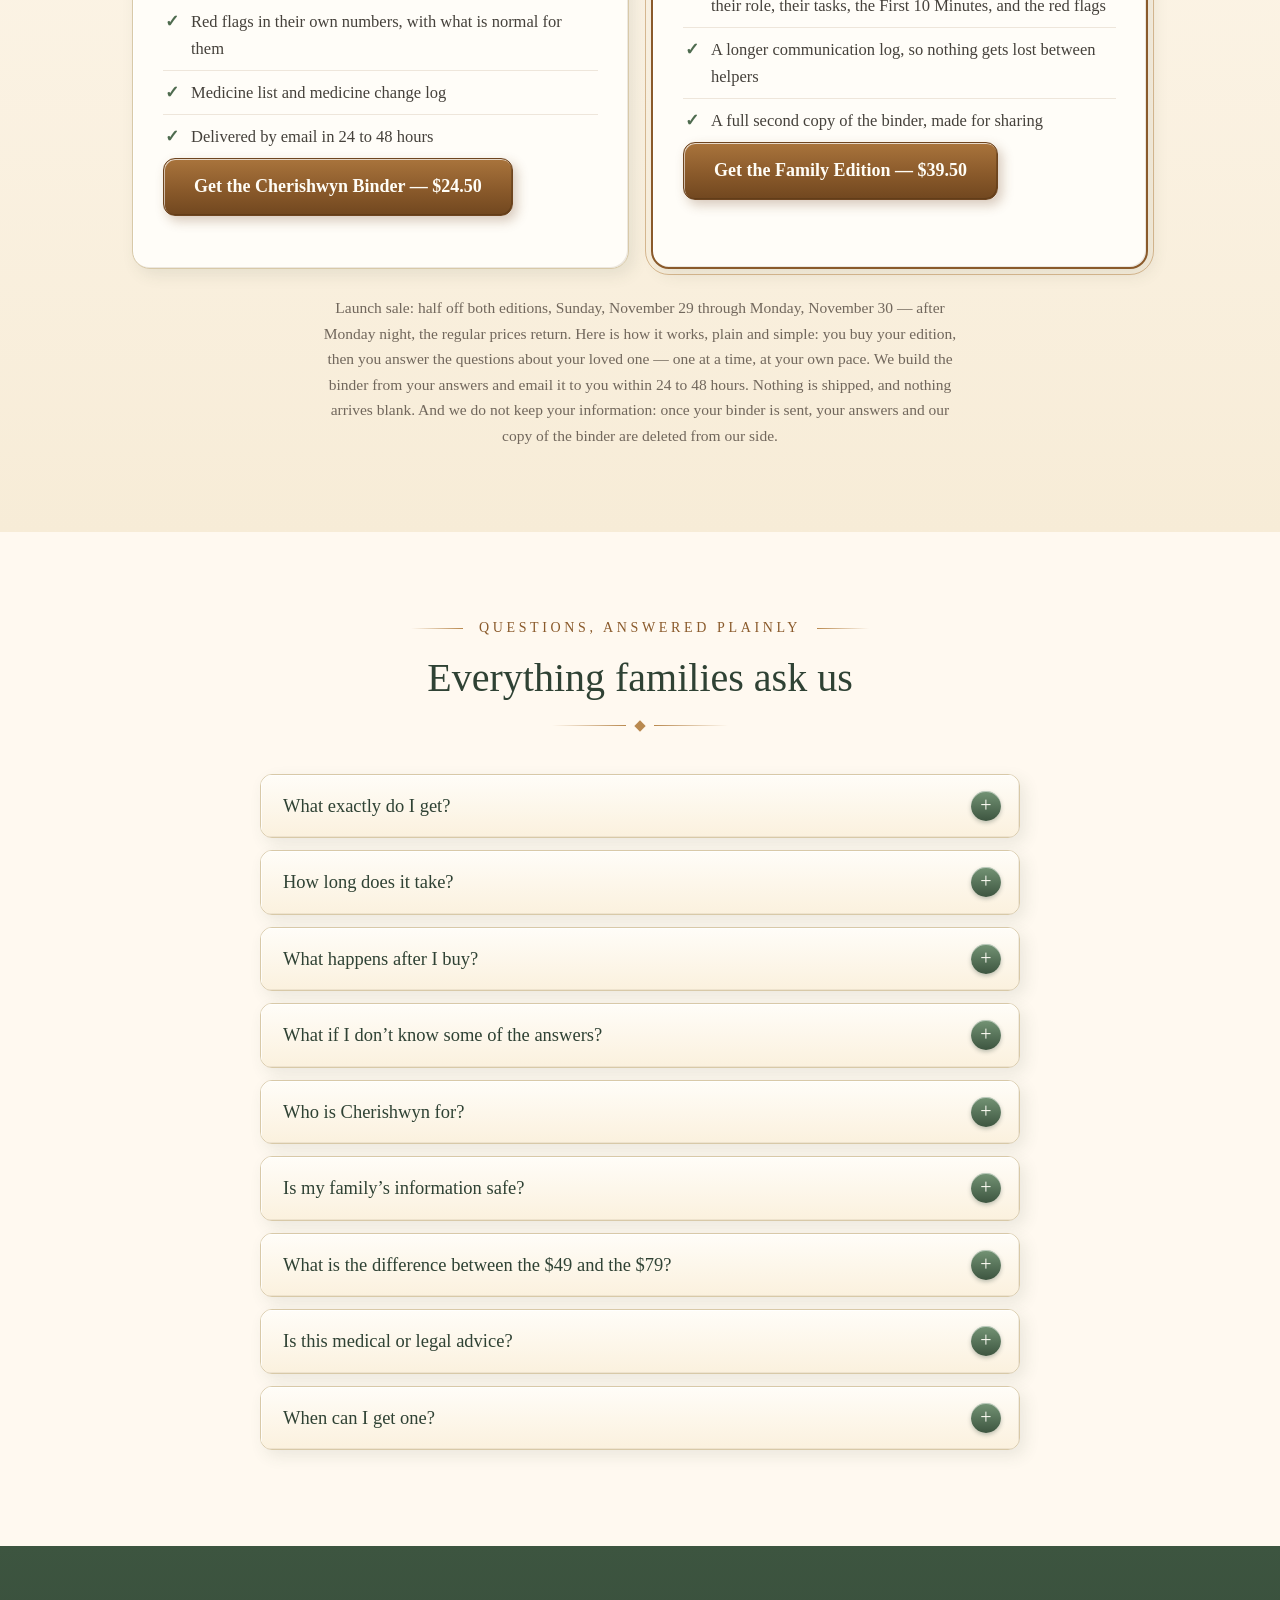
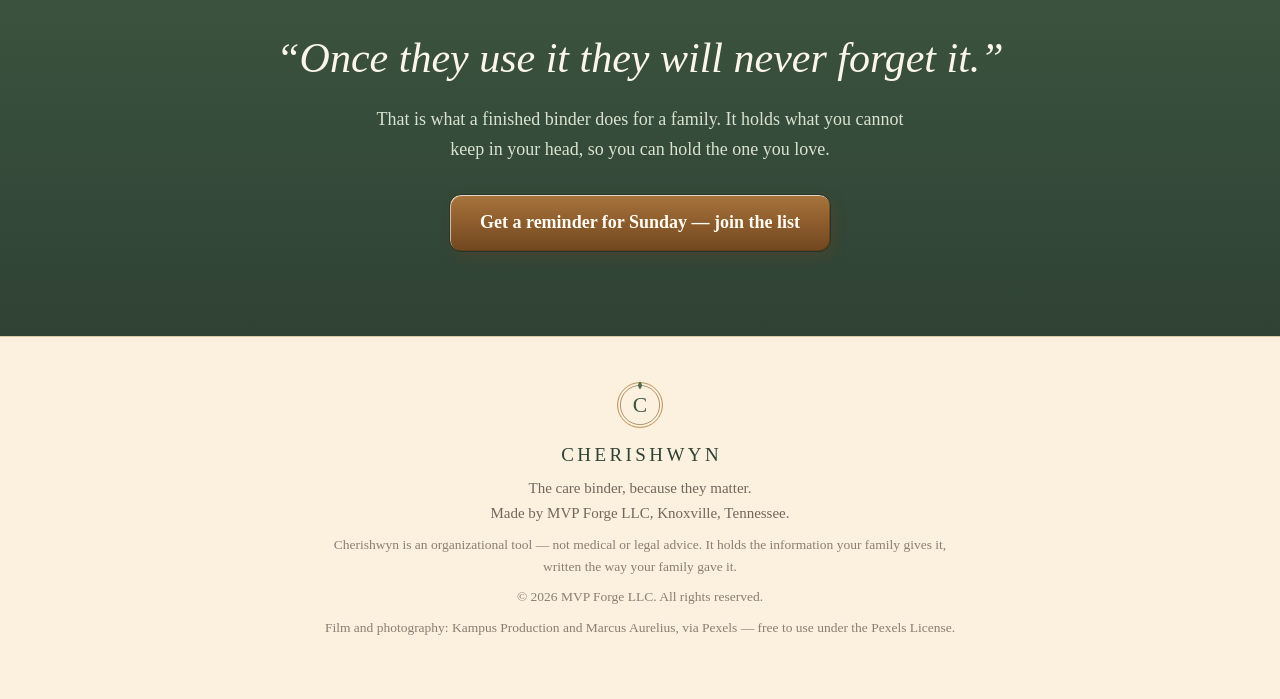
==== commit 211c24cd: "Add the Cherishwyn sale film (25s ad) to the sales page — sale window only, comes down Dec 1 with th" ====
--- a/index.html
+++ b/index.html
@@ -72,6 +72,18 @@
 
     <p class="turn reveal">Cherishwyn asks. Then it writes everything down in one calm,
       ordered binder — the first ten minutes first, because that is where it counts.</p>
+  </div>
+</section>
+
+<!-- ================= SALE FILM (sale window only — comes down Dec 1 with the price restore) ================= -->
+<section class="adfilm">
+  <div class="wrap">
+    <p class="eyebrow">Watch</p>
+    <h2 class="title">The 2 AM moment, in 25 seconds</h2>
+    <video controls playsinline preload="metadata" poster="media/sale-ad-poster.jpg">
+      <source src="media/cherishwyn-sale-ad.mp4" type="video/mp4">
+    </video>
+    <p class="adfilm-note">Half off both editions — Sunday and Monday only, for Cyber Monday.</p>
   </div>
 </section>
 
--- a/styles.css
+++ b/styles.css
@@ -396,3 +396,9 @@
   .reveal{opacity:1;transform:none;transition:none}
   .btn,.hero-media video{transition:none}
 }
+
+/* Sale film (added Nov 28, 2026 — removed Dec 1 with the sale restore) */
+.adfilm{text-align:center}
+.adfilm video{width:100%;max-width:400px;height:auto;display:block;margin:26px auto 0;
+  border-radius:16px;box-shadow:var(--shadow);background:#000}
+.adfilm-note{margin-top:18px;font-size:17px;color:var(--body)}
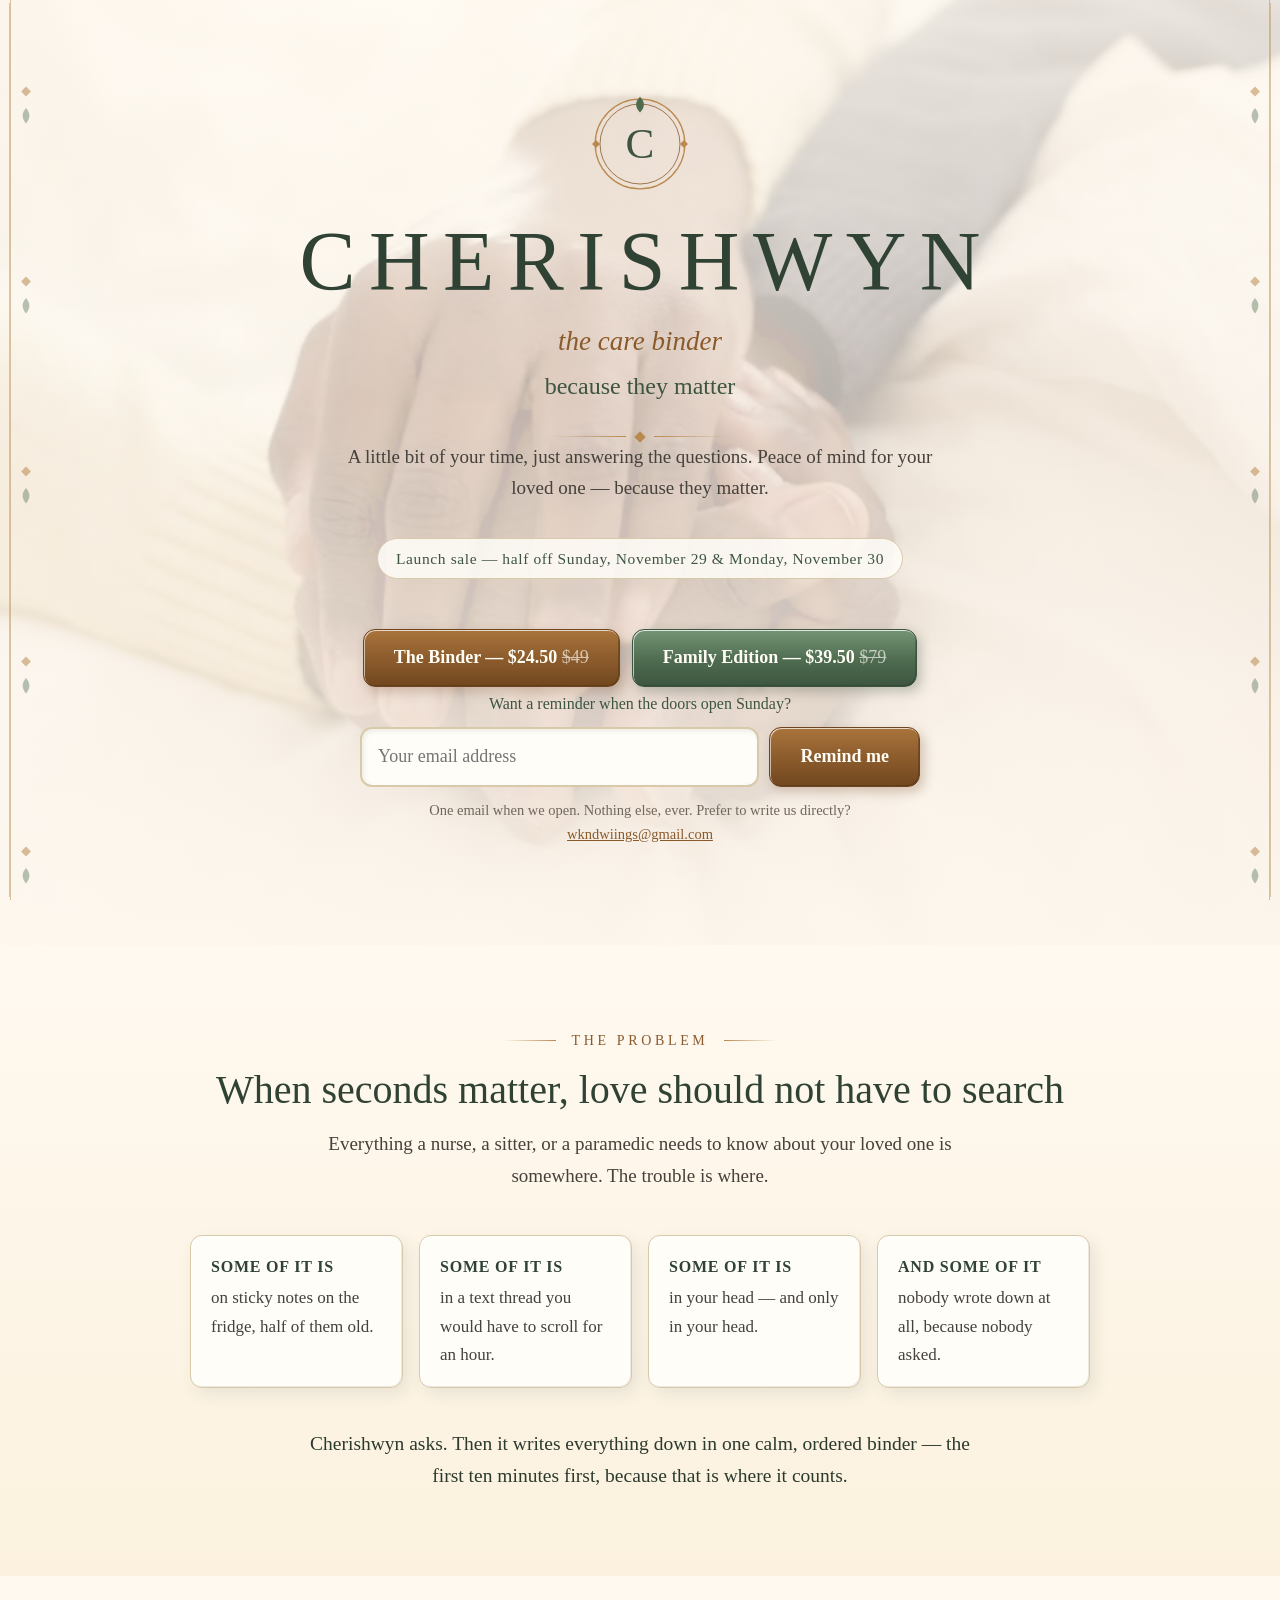
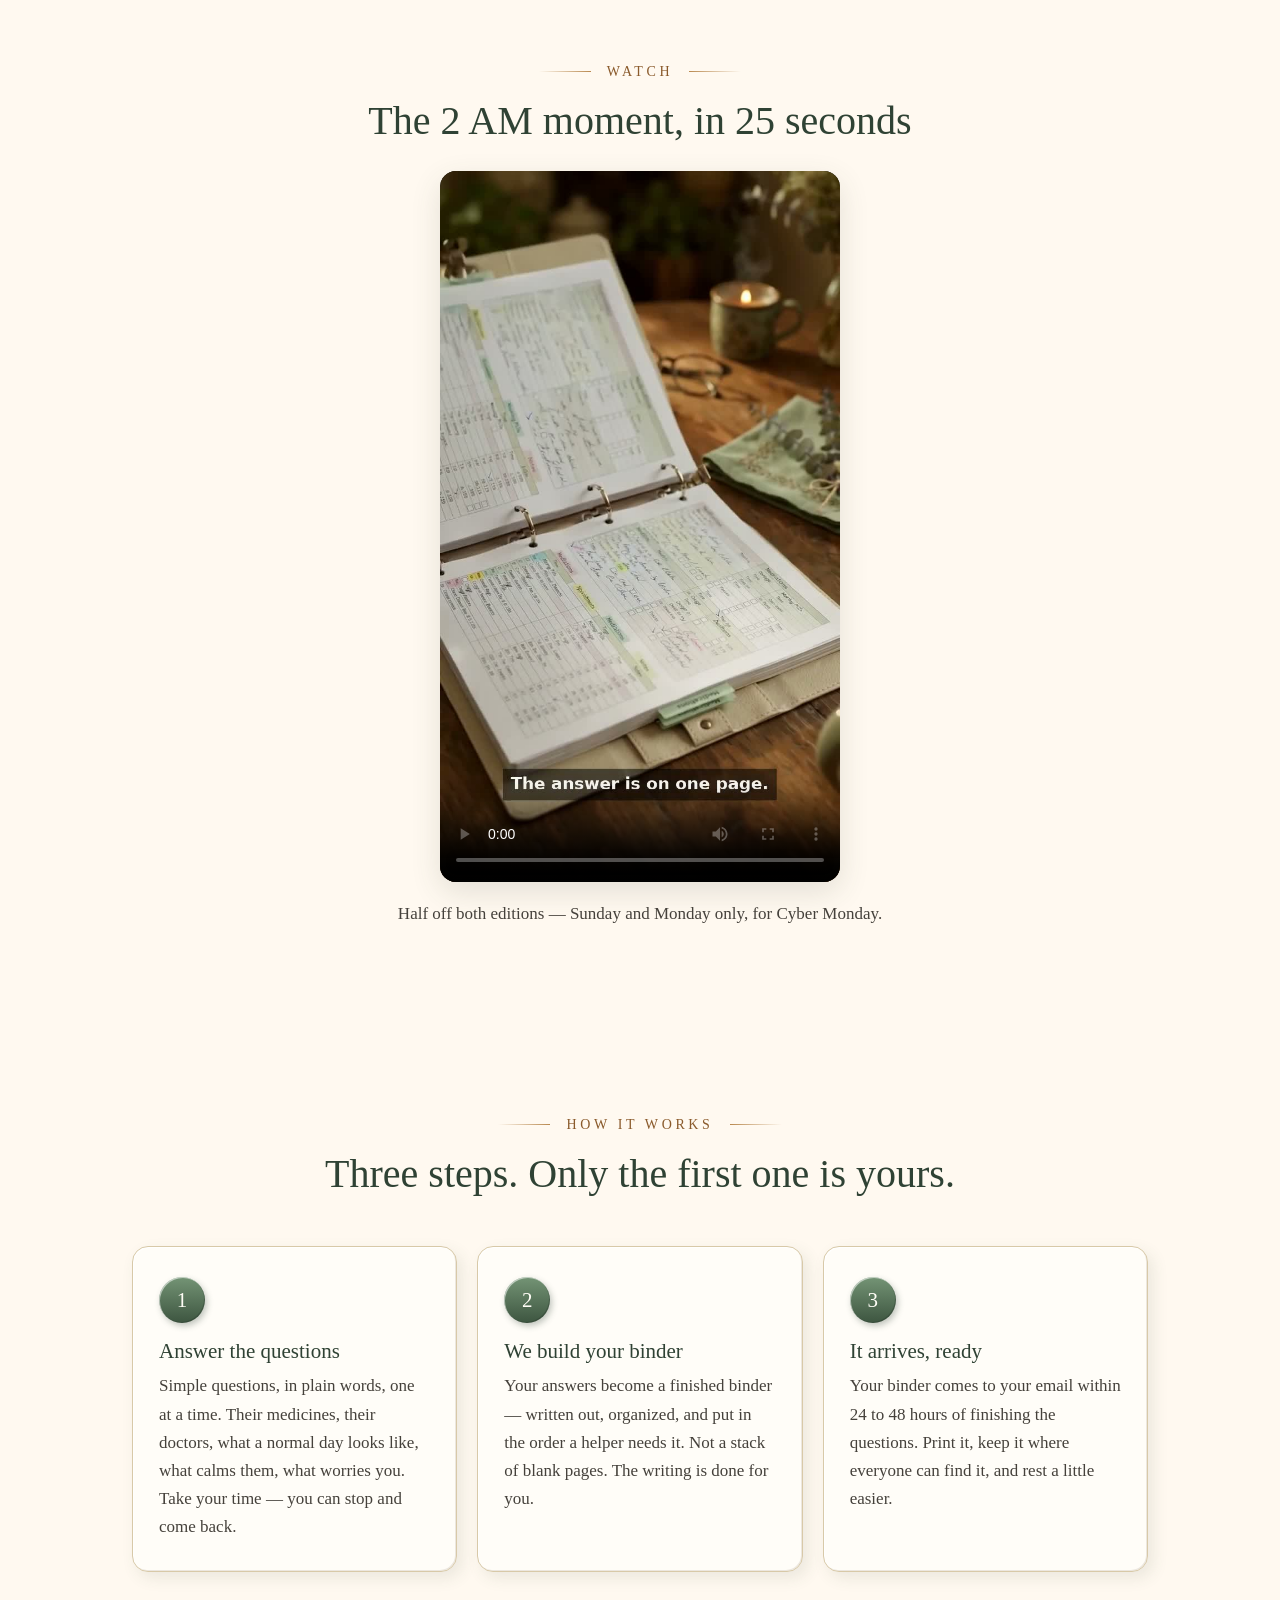
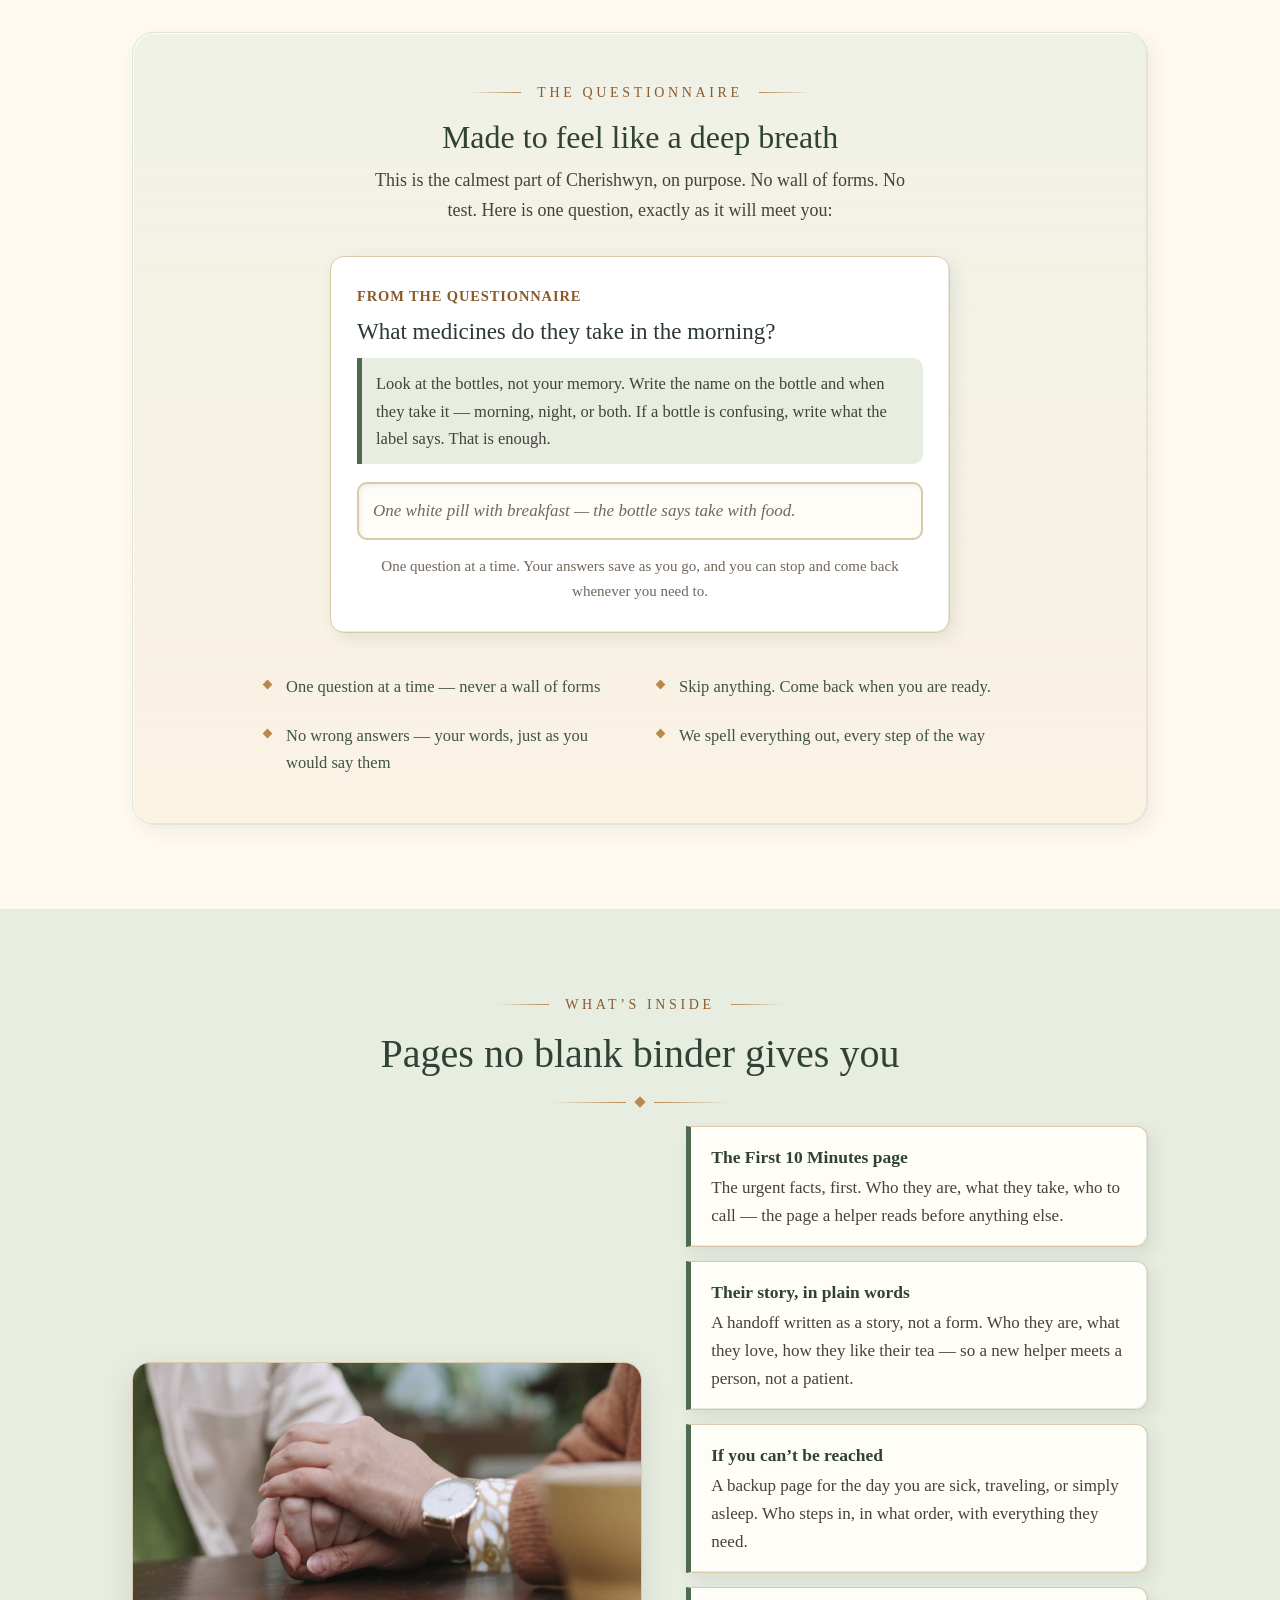
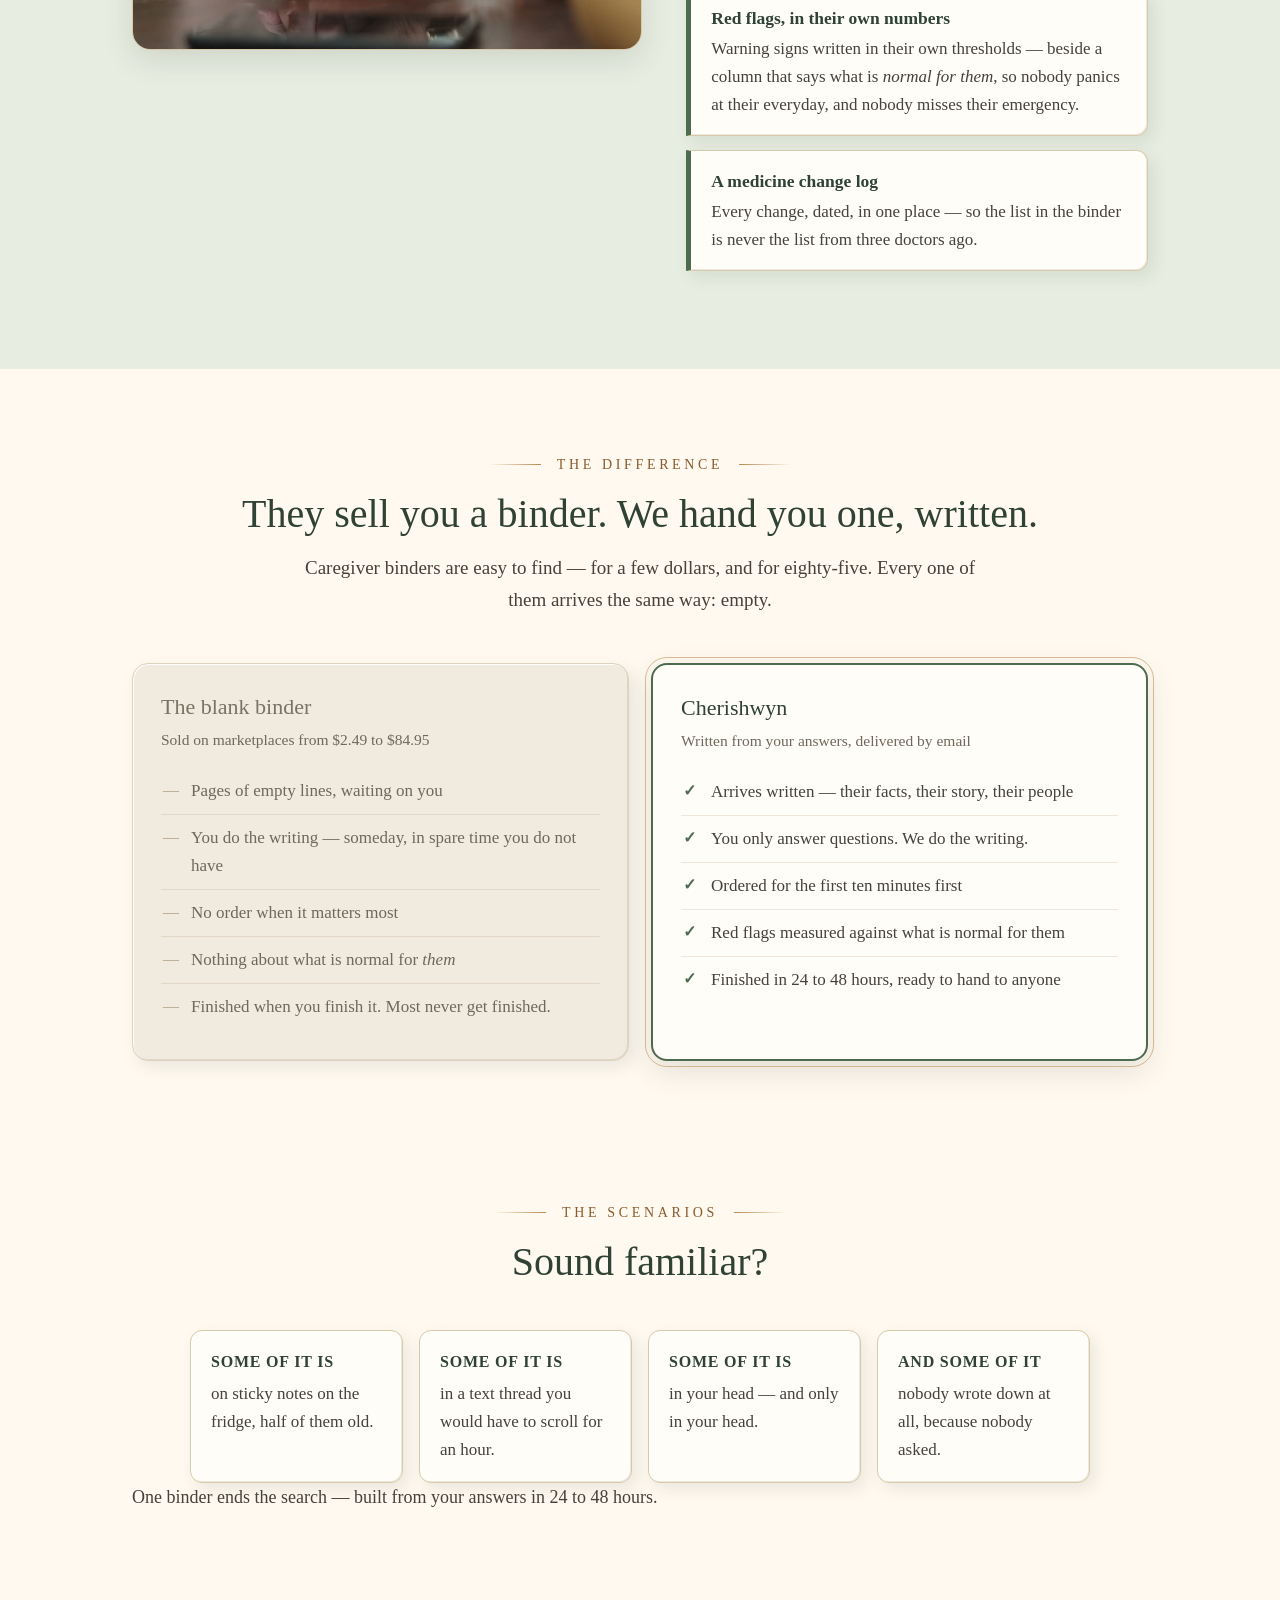
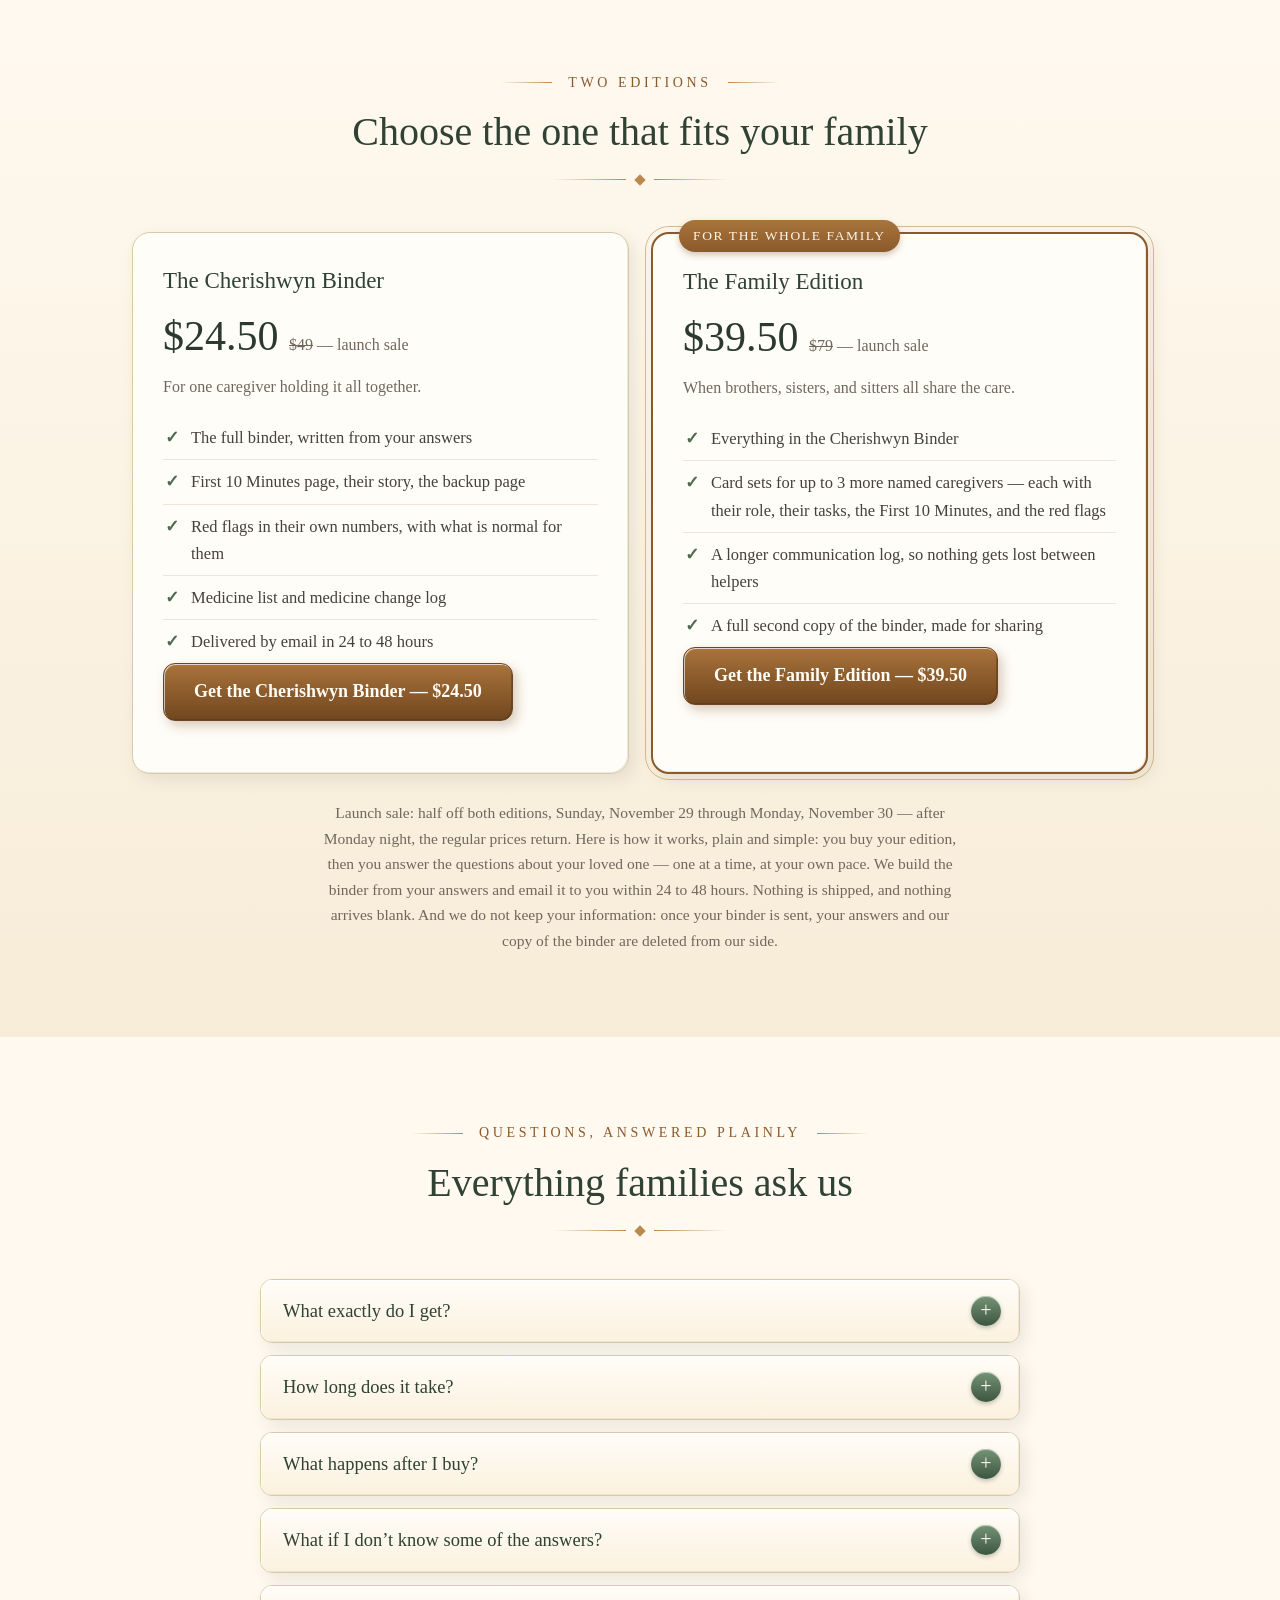
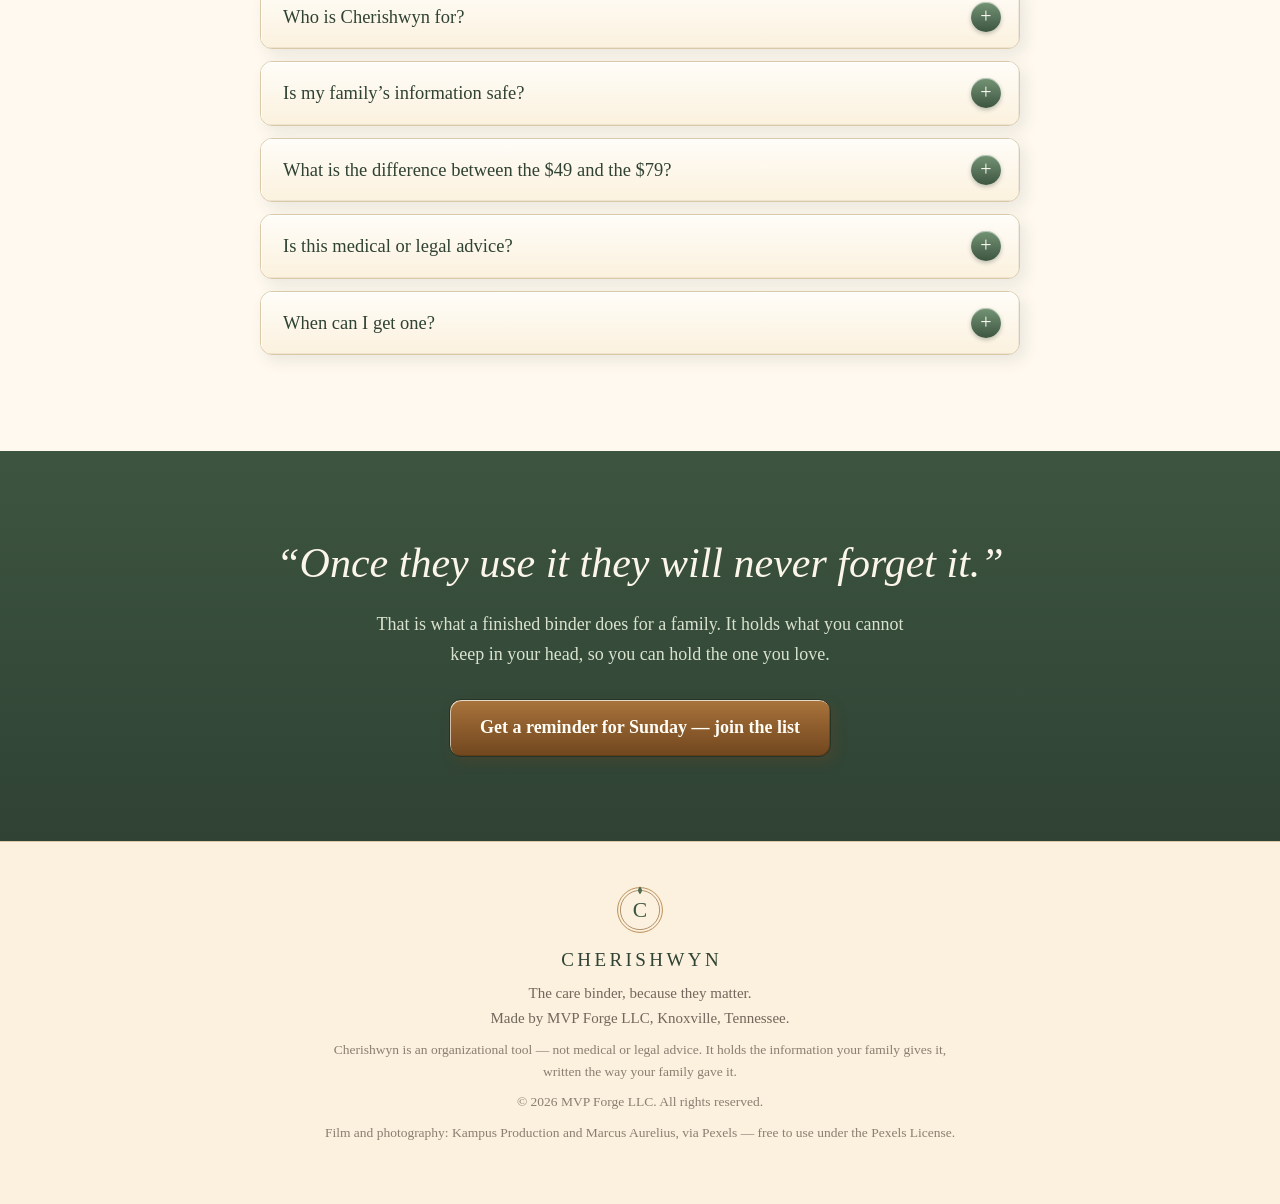
==== commit c1e6cc66: "Prices + buy buttons up in the hero (no scrolling to find them); the four scenarios repeated before " ====
--- a/index.html
+++ b/index.html
@@ -39,6 +39,10 @@
     <p class="promise">A little bit of your time, just answering the questions.
       Peace of mind for your loved one — because they matter.</p>
     <p><span class="opens">Launch sale — half off Sunday, November 29 &amp; Monday, November 30</span></p>
+    <p class="hero-buy">
+      <a class="btn bronze" href="https://buy.stripe.com/7sYfZh4kmeej49kfCX7g406">The Binder — $24.50 <s>$49</s></a>
+      <a class="btn" href="https://buy.stripe.com/28E5kDbMOdaf35g2Qb7g407">Family Edition — $39.50 <s>$79</s></a>
+    </p>
 
     <form class="signup" id="signup" action="https://formsubmit.co/wkndwiings@gmail.com" method="POST">
       <label for="email">Want a reminder when the doors open Sunday?</label>
@@ -206,6 +210,21 @@
         </ul>
       </div>
     </div>
+  </div>
+</section>
+
+<!-- ================= THE SCENARIOS, AGAIN (evergreen) ================= -->
+<section class="echo">
+  <div class="wrap">
+    <p class="eyebrow">The scenarios</p>
+    <h2 class="title">Sound familiar?</h2>
+    <div class="scatter reveal">
+      <div class="note"><b>Some of it is</b>on sticky notes on the fridge, half of them old.</div>
+      <div class="note"><b>Some of it is</b>in a text thread you would have to scroll for an hour.</div>
+      <div class="note"><b>Some of it is</b>in your head — and only in your head.</div>
+      <div class="note"><b>And some of it</b>nobody wrote down at all, because nobody asked.</div>
+    </div>
+    <p class="turn reveal">One binder ends the search — built from your answers in 24 to 48 hours.</p>
   </div>
 </section>
 
--- a/styles.css
+++ b/styles.css
@@ -402,3 +402,8 @@
 .adfilm video{width:100%;max-width:400px;height:auto;display:block;margin:26px auto 0;
   border-radius:16px;box-shadow:var(--shadow);background:#000}
 .adfilm-note{margin-top:18px;font-size:17px;color:var(--body)}
+
+/* Hero buy row + repeated scenarios (added Nov 28, 2026 at Douglas's order) */
+.hero-buy{display:flex;gap:12px;flex-wrap:wrap;justify-content:center;margin:20px 0 4px}
+.hero-buy s{opacity:.65;font-weight:400}
+.echo{padding:56px 0}
